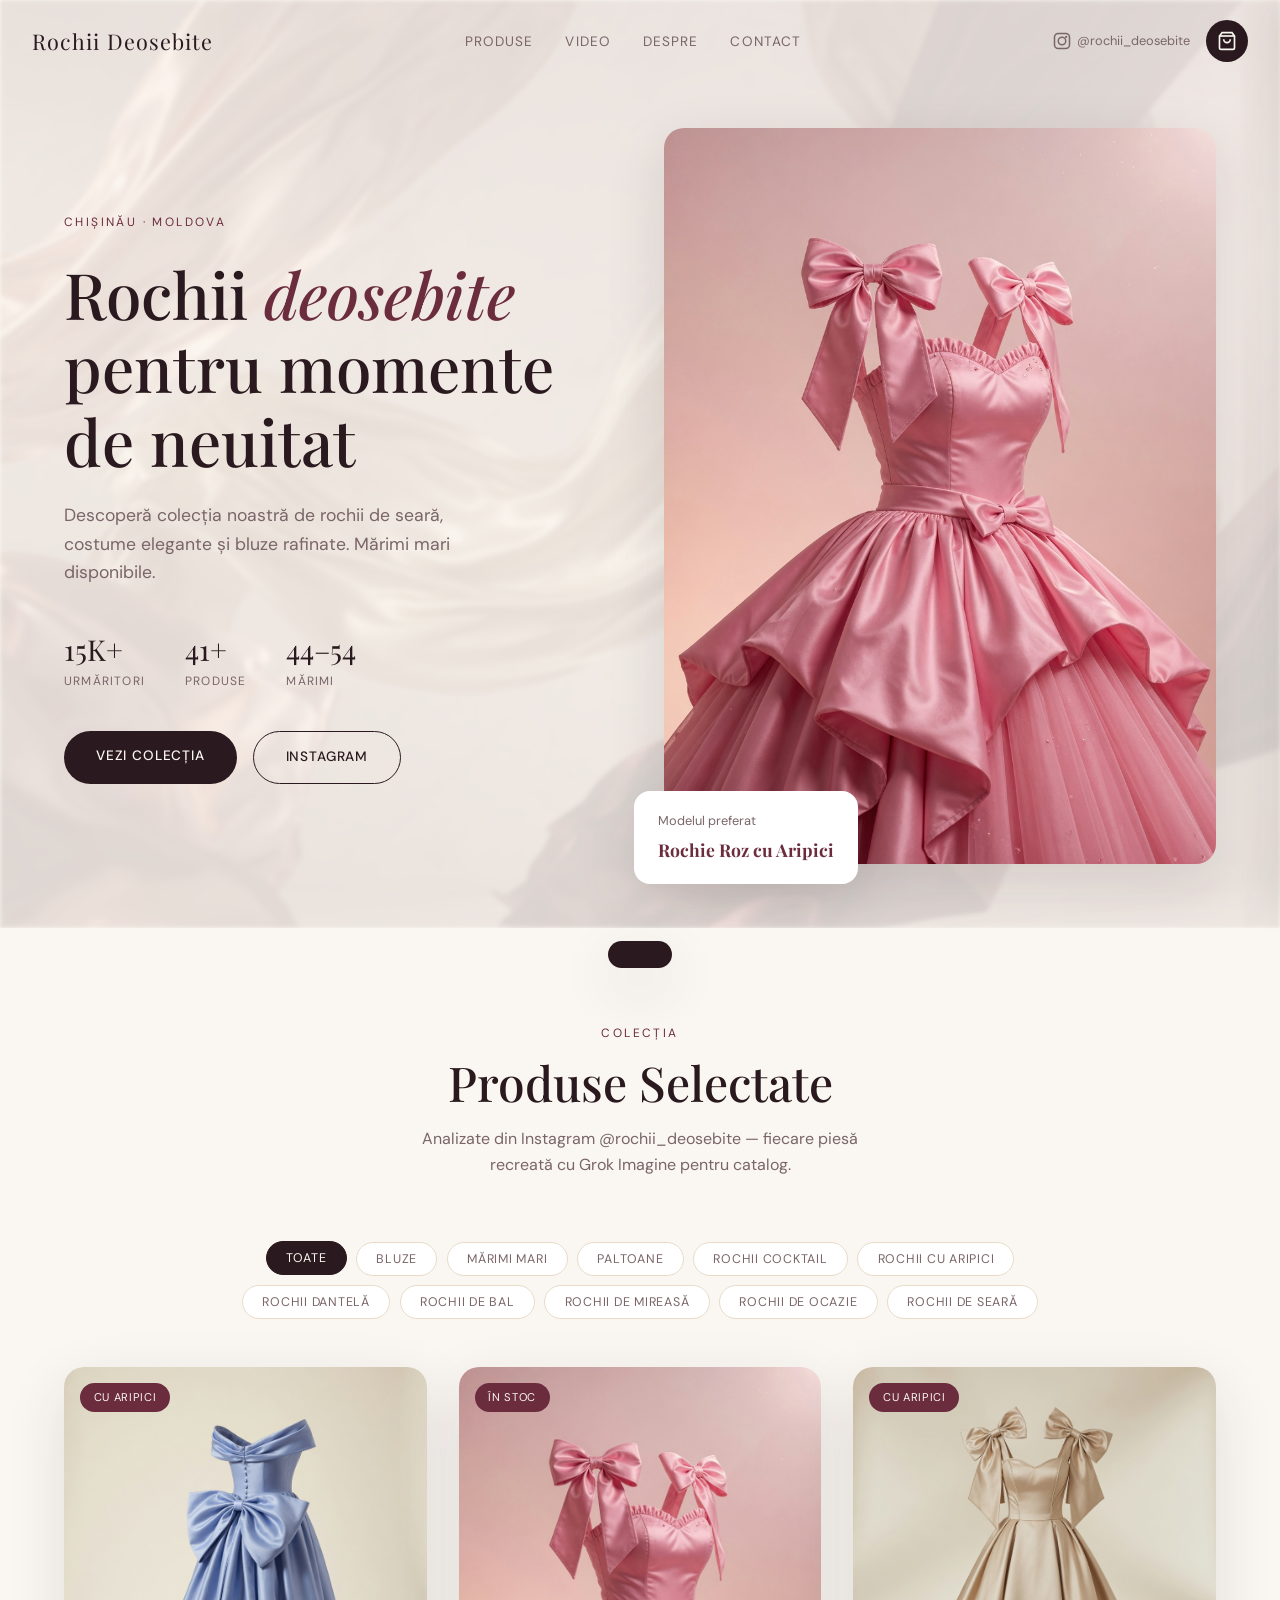
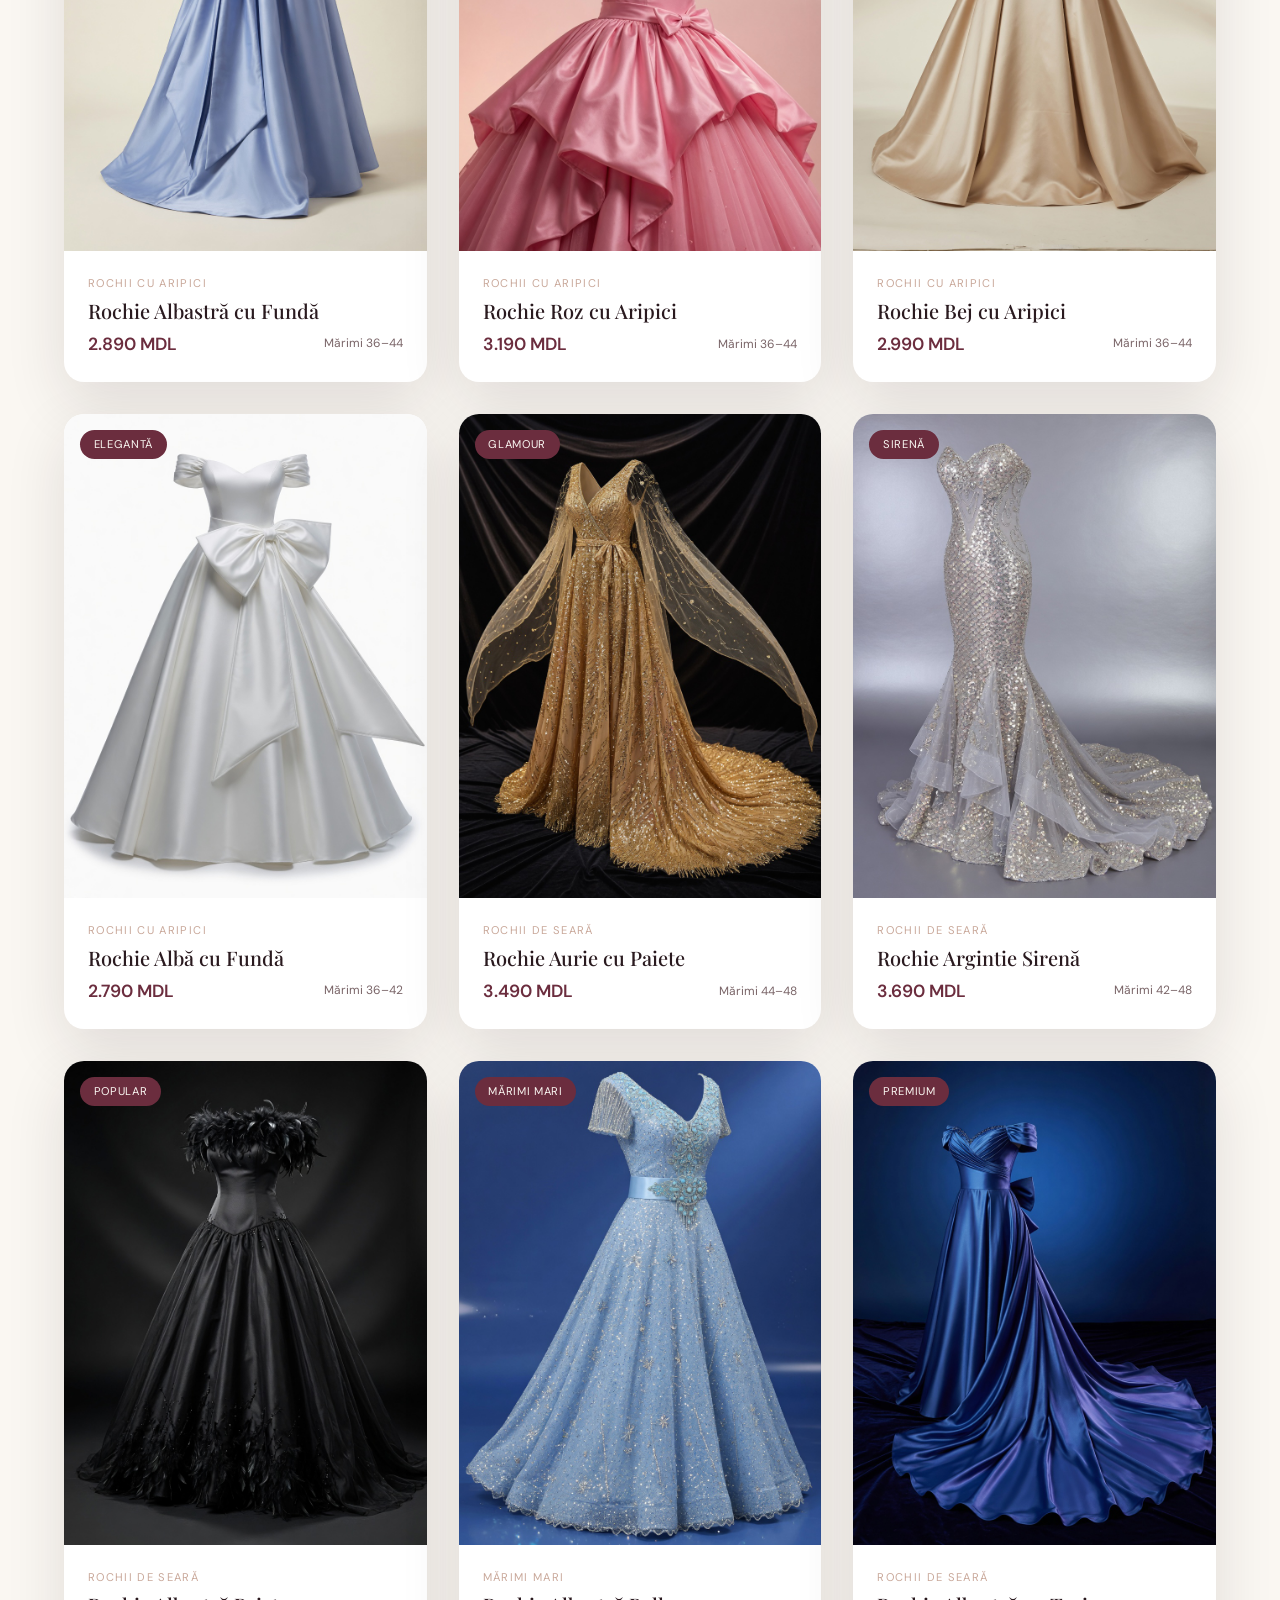
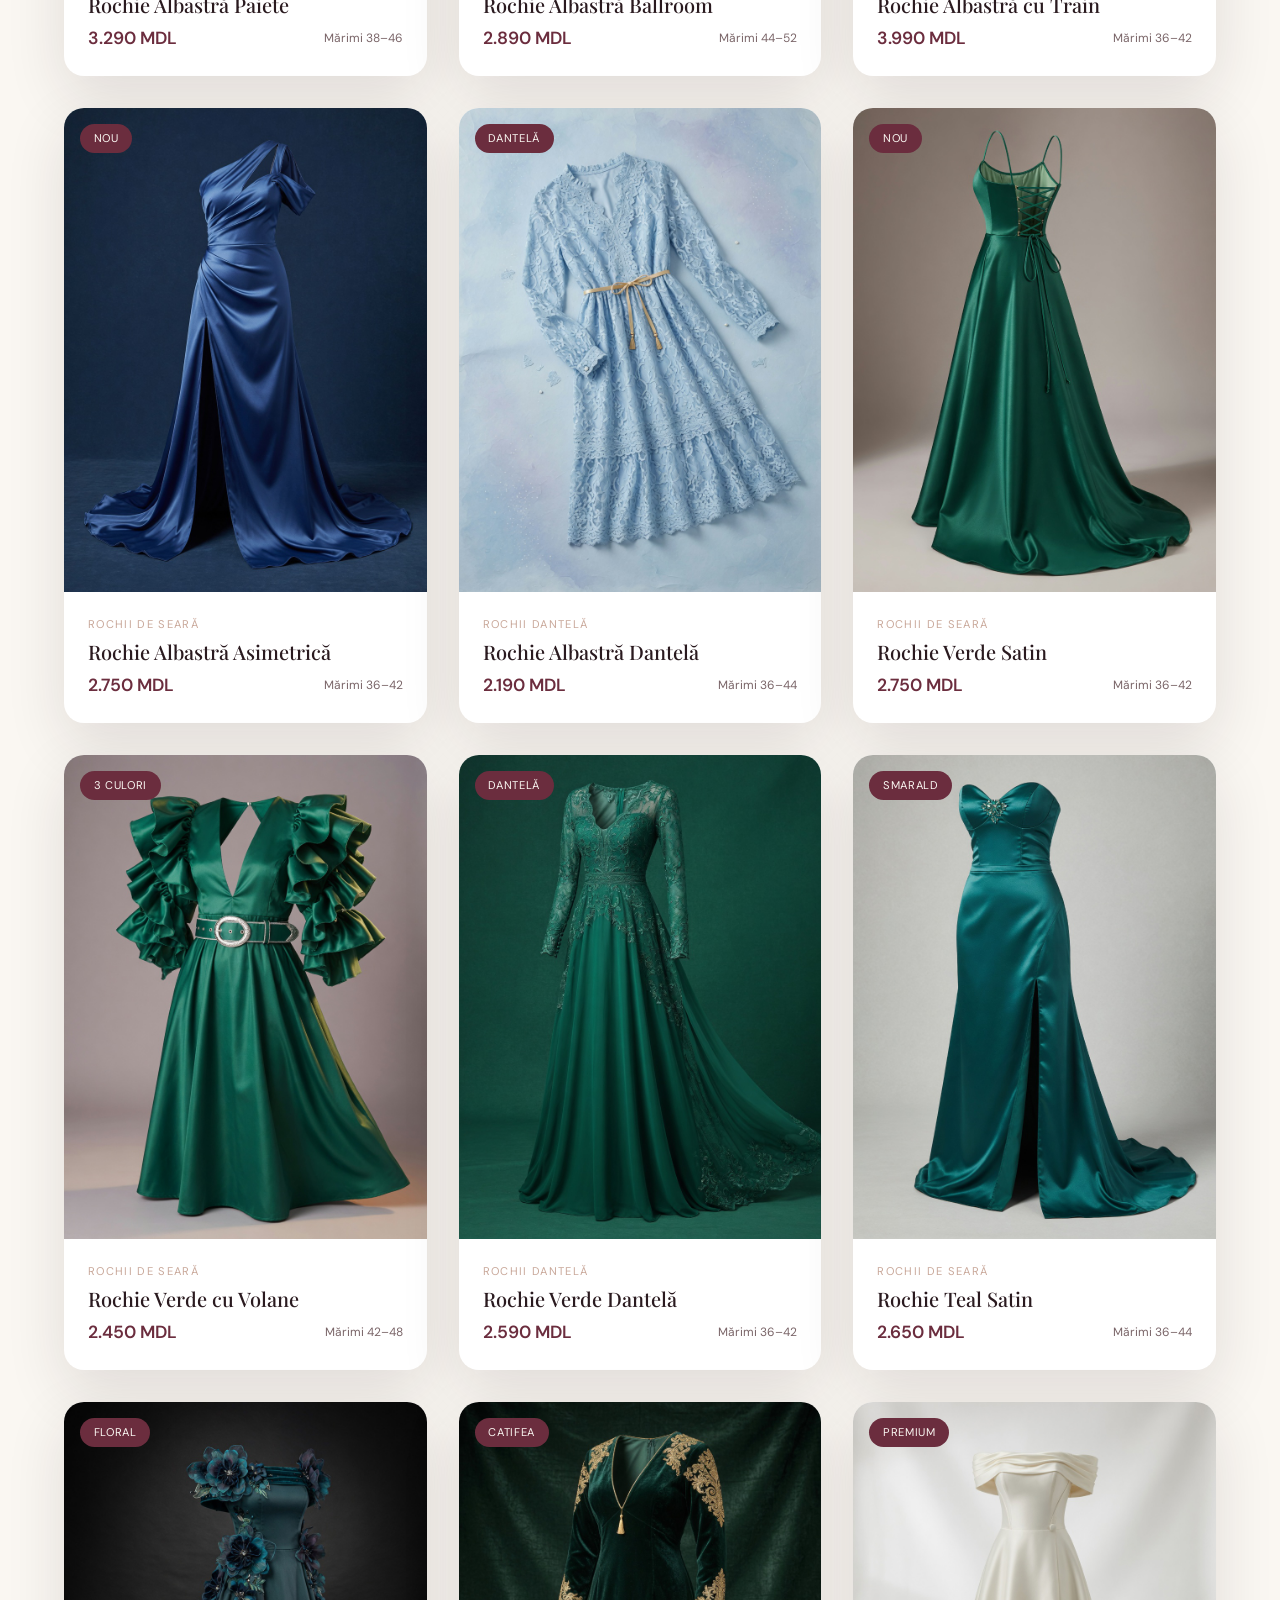
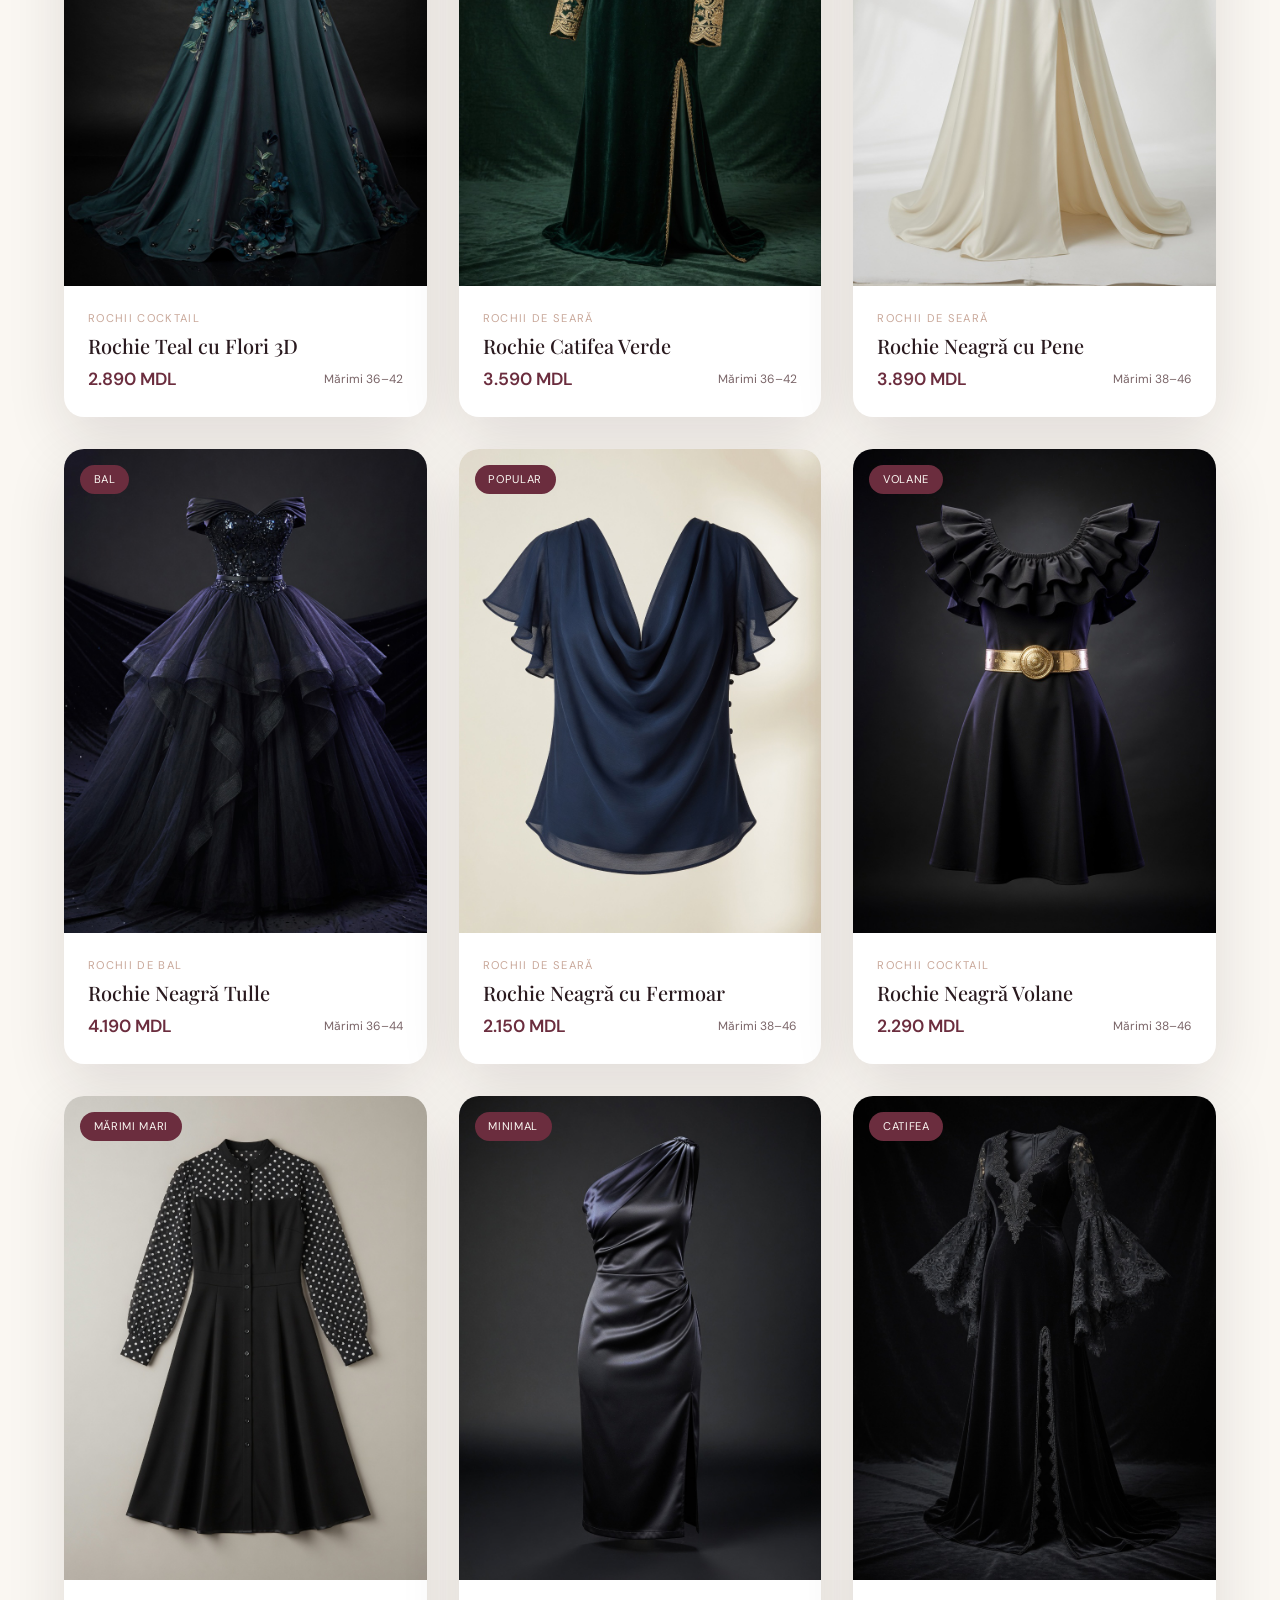
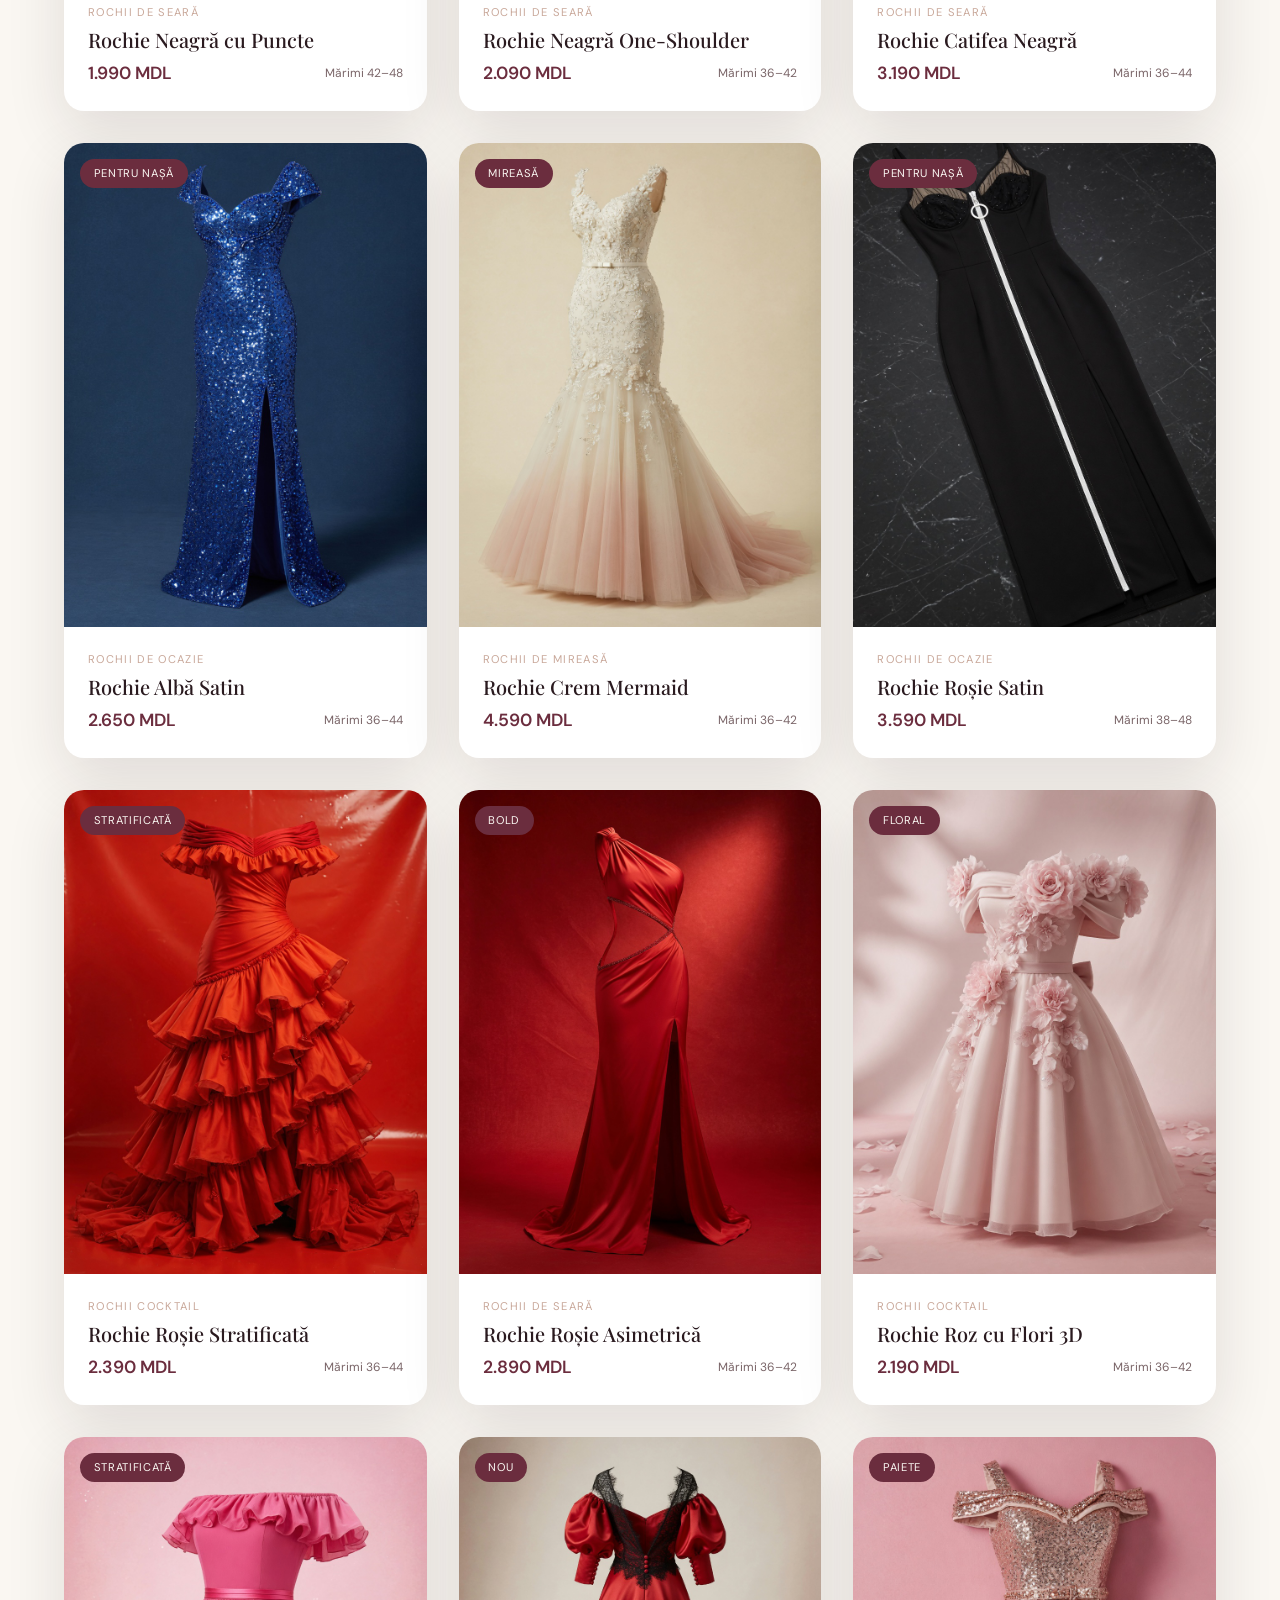
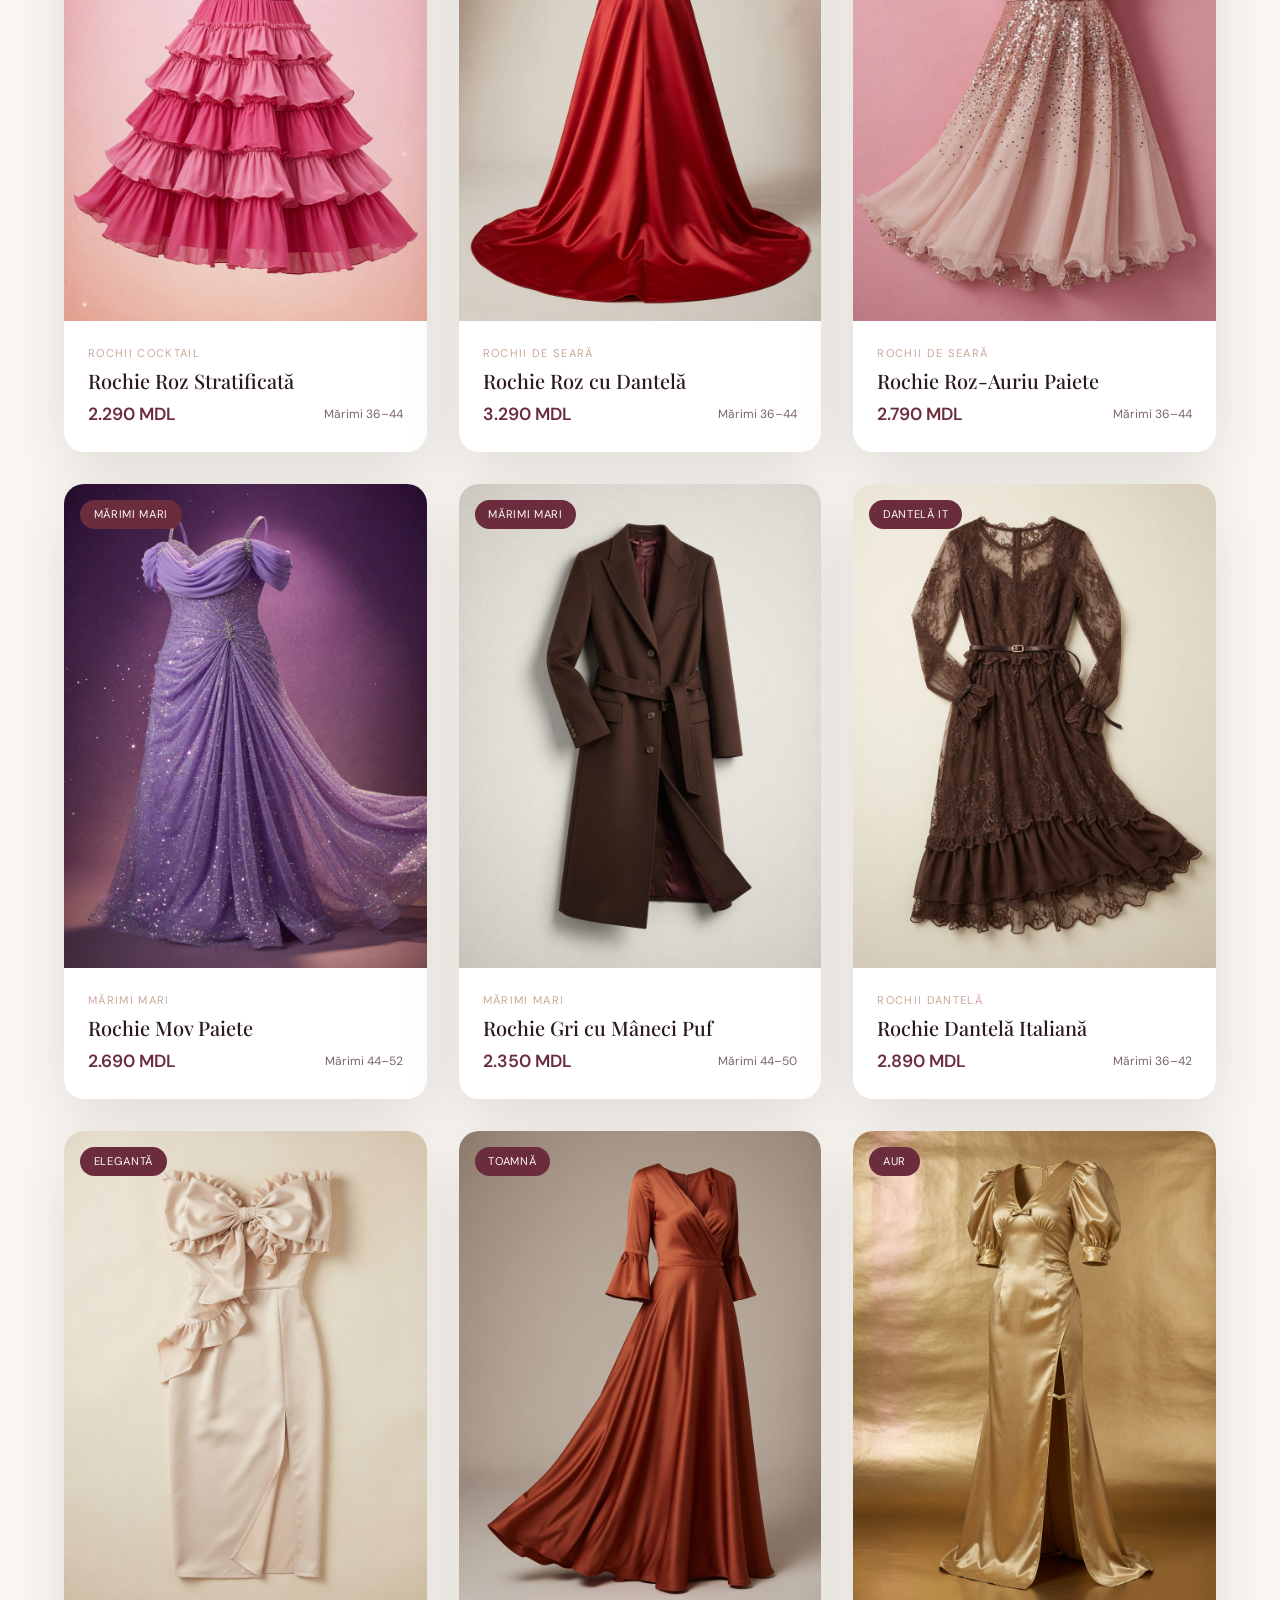
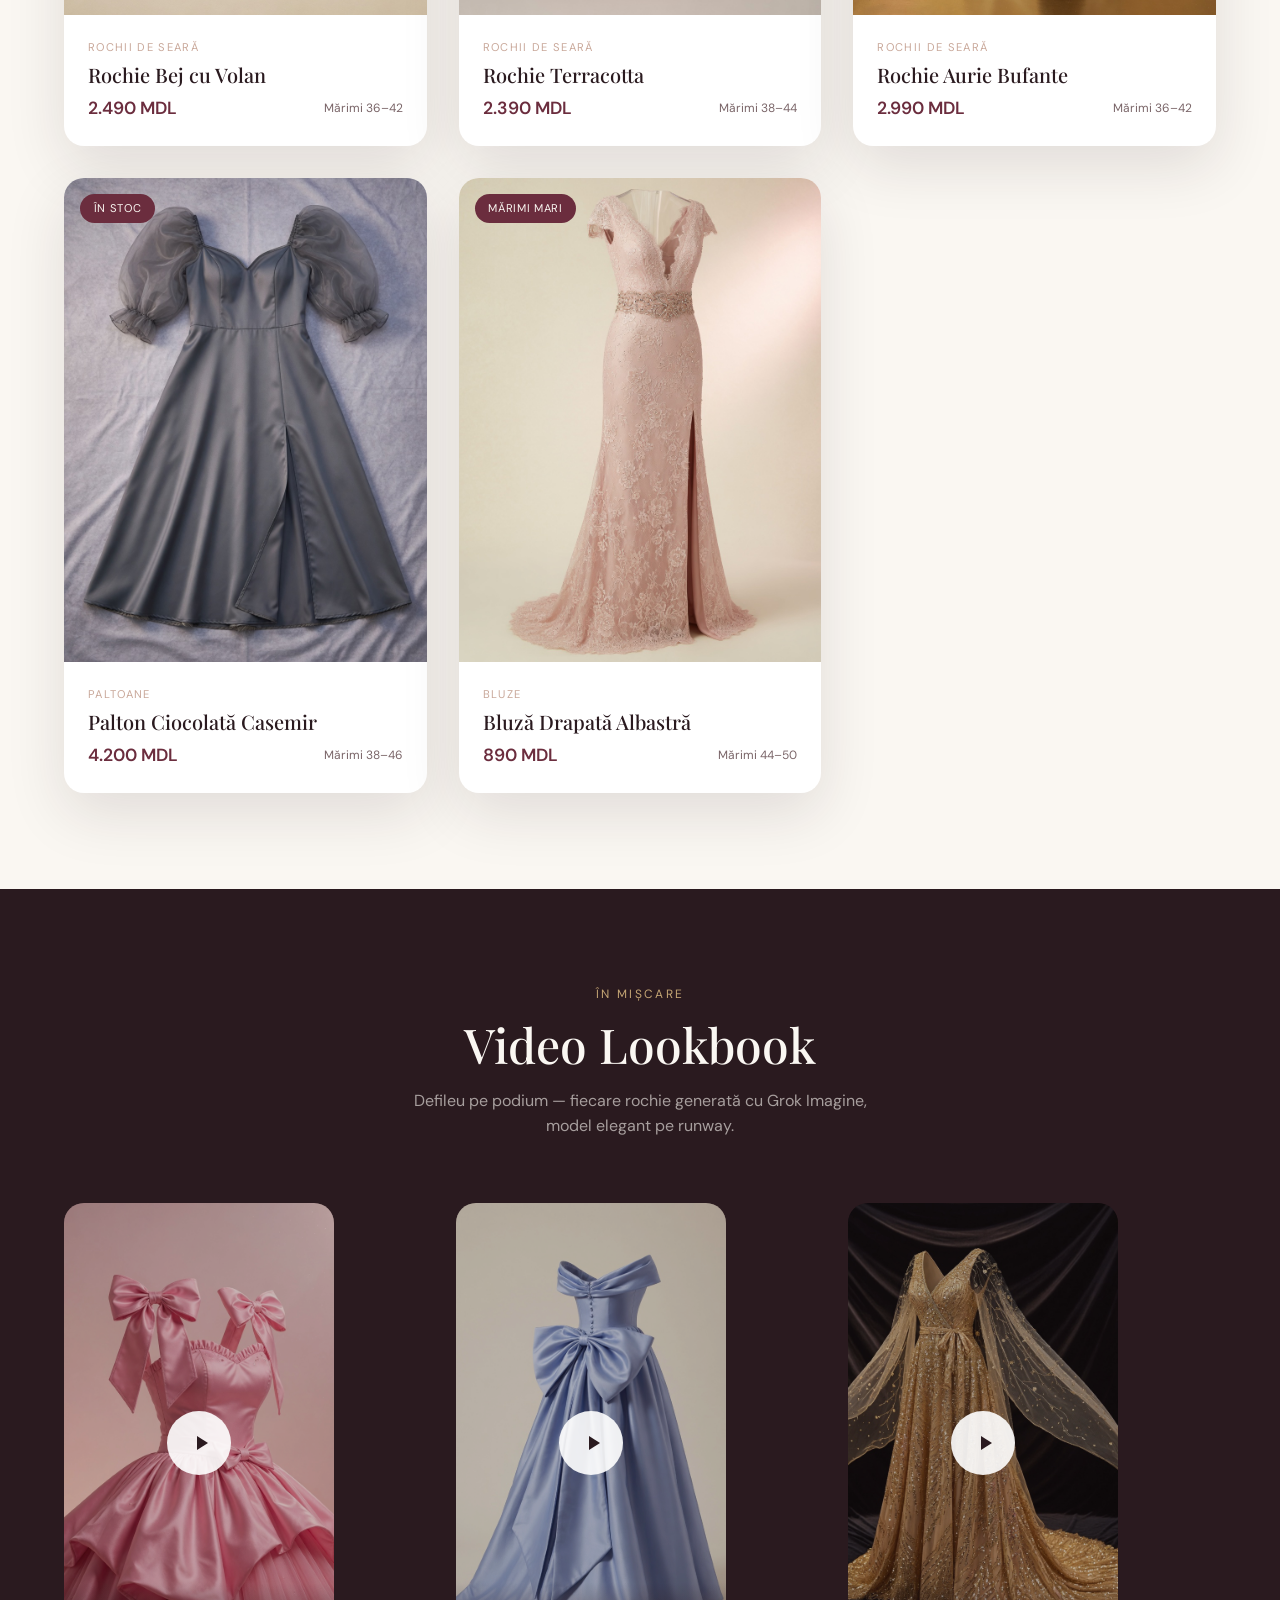
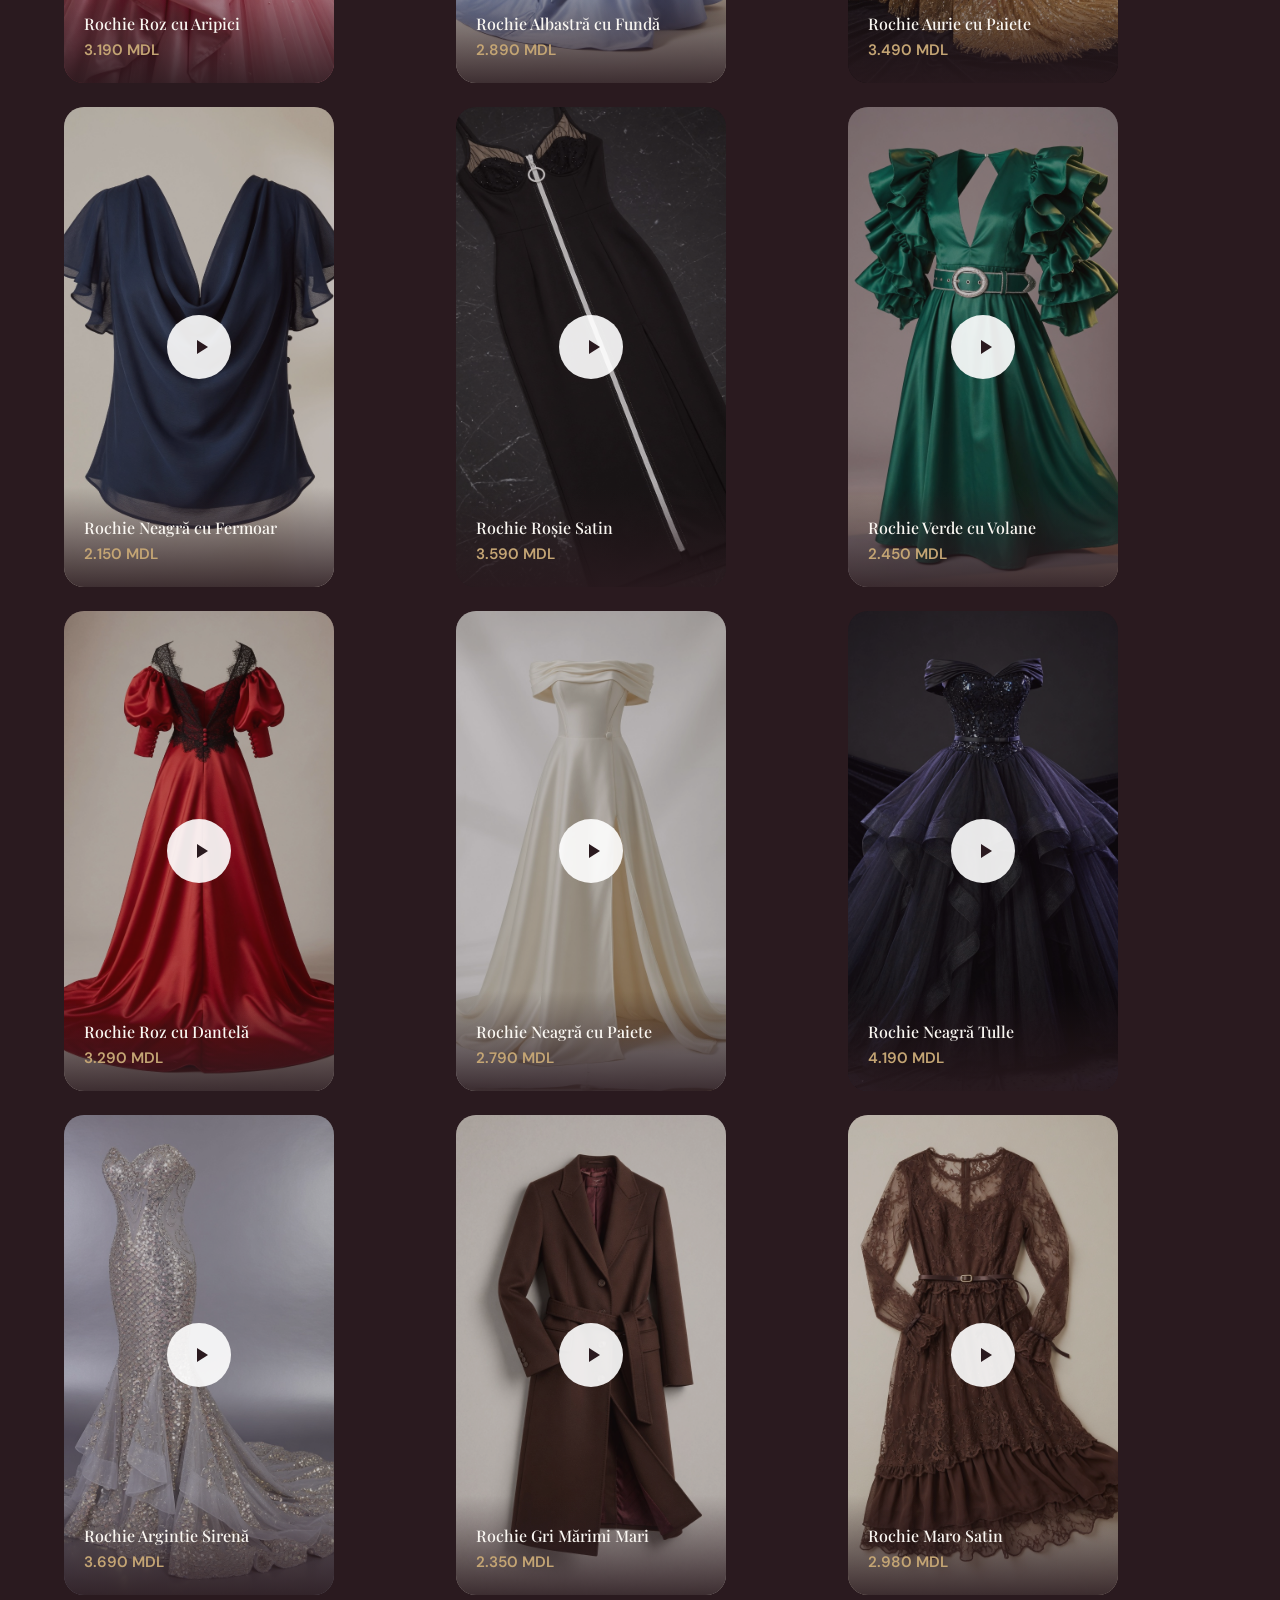
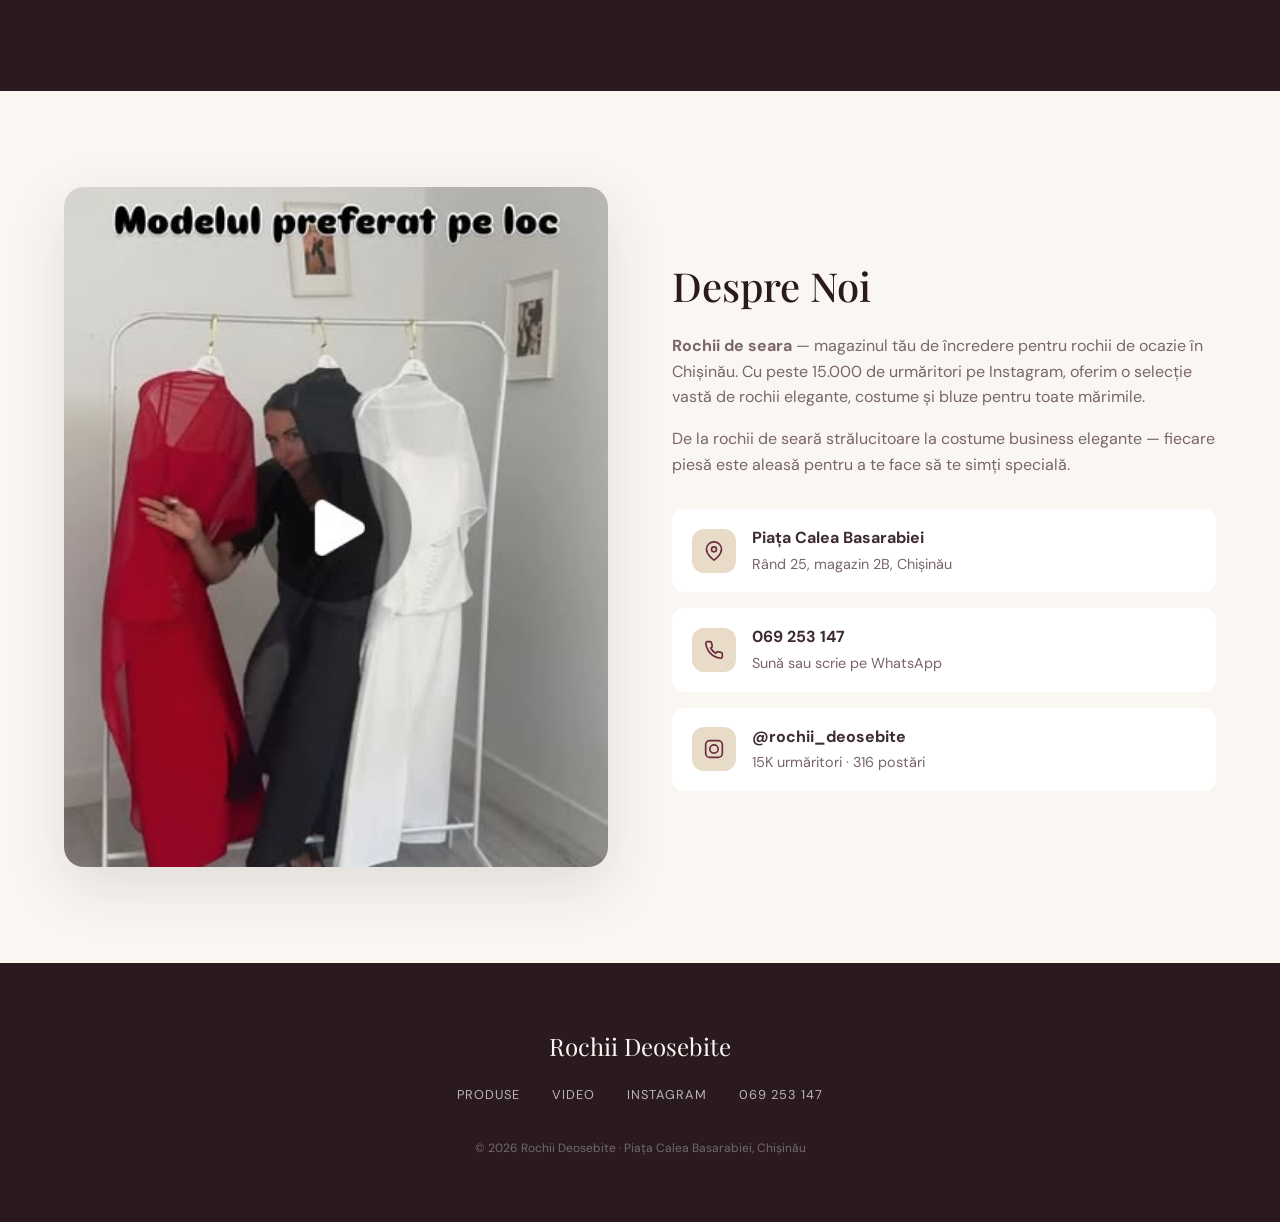
==== index.html @ f8aa7707 "Rochii Deosebite — магазин одежды с карточками и видео" ====
<!DOCTYPE html>
<html lang="ro">
<head>
  <meta charset="UTF-8">
  <meta name="viewport" content="width=device-width, initial-scale=1.0">
  <title>Rochii Deosebite — Rochii de Seară & Ocazie | Chișinău</title>
  <meta name="description" content="Magazin de rochii de seară și ocazie în Chișinău. Mărimi mari disponibile. Piața Calea Basarabiei, rând 25, magazin 2B.">
  <link rel="preconnect" href="https://fonts.googleapis.com">
  <link rel="preconnect" href="https://fonts.gstatic.com" crossorigin>
  <link href="https://fonts.googleapis.com/css2?family=DM+Sans:ital,opsz,wght@0,9..40,300;0,9..40,400;0,9..40,500;0,9..40,600;1,9..40,400&family=Playfair+Display:ital,wght@0,400;0,500;0,600;1,400;1,500&display=swap" rel="stylesheet">
  <link rel="stylesheet" href="styles.css">
</head>
<body>

  <div class="loader" id="loader">
    <div class="loader-text">Deosebite</div>
    <div class="loader-bar"></div>
  </div>

  <nav class="nav" id="nav">
    <a href="#" class="nav-logo">Rochii Deosebite</a>
    <ul class="nav-links" id="navLinks">
      <li><a href="#produse">Produse</a></li>
      <li><a href="#video">Video</a></li>
      <li><a href="#despre">Despre</a></li>
      <li><a href="#contact">Contact</a></li>
    </ul>
    <div class="nav-actions">
      <a href="https://www.instagram.com/rochii_deosebite/" target="_blank" rel="noopener" class="nav-ig">
        <svg width="18" height="18" viewBox="0 0 24 24" fill="none" stroke="currentColor" stroke-width="2"><rect x="2" y="2" width="20" height="20" rx="5"/><circle cx="12" cy="12" r="5"/><circle cx="17.5" cy="6.5" r="1.5" fill="currentColor" stroke="none"/></svg>
        @rochii_deosebite
      </a>
      <button class="cart-btn" id="cartBtn" aria-label="Coș">
        <svg width="20" height="20" viewBox="0 0 24 24" fill="none" stroke="currentColor" stroke-width="2"><path d="M6 2L3 6v14a2 2 0 002 2h14a2 2 0 002-2V6l-3-4z"/><line x1="3" y1="6" x2="21" y2="6"/><path d="M16 10a4 4 0 01-8 0"/></svg>
        <span class="cart-count" id="cartCount">0</span>
      </button>
      <button class="menu-toggle" id="menuToggle" aria-label="Meniu">
        <span></span><span></span><span></span>
      </button>
    </div>
  </nav>

  <header class="hero">
    <div class="hero-bg">
      <img src="assets/products/hero-banner.jpg" alt="">
    </div>
    <div class="hero-content">
      <span class="hero-label">Chișinău · Moldova</span>
      <h1>Rochii <em>deosebite</em><br>pentru momente<br>de neuitat</h1>
      <p class="hero-desc">Descoperă colecția noastră de rochii de seară, costume elegante și bluze rafinate. Mărimi mari disponibile.</p>
      <div class="hero-stats">
        <div>
          <div class="stat-num">15K+</div>
          <div class="stat-label">Urmăritori</div>
        </div>
        <div>
          <div class="stat-num">41+</div>
          <div class="stat-label">Produse</div>
        </div>
        <div>
          <div class="stat-num">44–54</div>
          <div class="stat-label">Mărimi</div>
        </div>
      </div>
      <div class="hero-cta">
        <a href="#produse" class="btn btn-primary">Vezi Colecția</a>
        <a href="https://www.instagram.com/rochii_deosebite/" target="_blank" rel="noopener" class="btn btn-outline">Instagram</a>
      </div>
    </div>
    <div class="hero-visual">
      <div class="hero-image-wrap">
        <img src="assets/products/rochie-roz-aripici.jpg" alt="Rochie roz cu aripici">
      </div>
      <div class="hero-float">
        <p>Modelul preferat</p>
        <strong>Rochie Roz cu Aripici</strong>
      </div>
    </div>
  </header>

  <section id="produse">
    <div class="section-header reveal">
      <div class="section-label">Colecția</div>
      <h2>Produse Selectate</h2>
      <p>Analizate din Instagram @rochii_deosebite — fiecare piesă recreată cu Grok Imagine pentru catalog.</p>
    </div>
    <div class="category-filters reveal" id="categoryFilters"></div>
    <div class="products-grid" id="productsGrid"></div>
  </section>

  <section id="video" class="videos-section">
    <div class="section-header reveal">
      <div class="section-label">În Mișcare</div>
      <h2>Video Lookbook</h2>
      <p>Defileu pe podium — fiecare rochie generată cu Grok Imagine, model elegant pe runway.</p>
    </div>
    <div class="videos-grid" id="videosGrid"></div>
  </section>

  <section id="despre">
    <div class="about">
      <div class="about-image reveal">
        <img src="assets/instagram/DadHejSMyLn.jpg" alt="Magazin Rochii Deosebite">
      </div>
      <div class="about-content reveal">
        <h2>Despre Noi</h2>
        <p><strong>Rochii de seara</strong> — magazinul tău de încredere pentru rochii de ocazie în Chișinău. Cu peste 15.000 de urmăritori pe Instagram, oferim o selecție vastă de rochii elegante, costume și bluze pentru toate mărimile.</p>
        <p>De la rochii de seară strălucitoare la costume business elegante — fiecare piesă este aleasă pentru a te face să te simți specială.</p>
        <div class="about-details">
          <div class="about-detail">
            <div class="detail-icon">
              <svg width="20" height="20" viewBox="0 0 24 24" fill="none" stroke="currentColor" stroke-width="2"><path d="M21 10c0 7-9 13-9 13s-9-6-9-13a9 9 0 0118 0z"/><circle cx="12" cy="10" r="3"/></svg>
            </div>
            <div>
              <strong>Piața Calea Basarabiei</strong><br>
              <span style="color: var(--text-light); font-size: 0.9rem;">Rând 25, magazin 2B, Chișinău</span>
            </div>
          </div>
          <div class="about-detail">
            <div class="detail-icon">
              <svg width="20" height="20" viewBox="0 0 24 24" fill="none" stroke="currentColor" stroke-width="2"><path d="M22 16.92v3a2 2 0 01-2.18 2 19.79 19.79 0 01-8.63-3.07 19.5 19.5 0 01-6-6 19.79 19.79 0 01-3.07-8.67A2 2 0 014.11 2h3a2 2 0 012 1.72c.127.96.361 1.903.7 2.81a2 2 0 01-.45 2.11L8.09 9.91a16 16 0 006 6l1.27-1.27a2 2 0 012.11-.45c.907.339 1.85.573 2.81.7A2 2 0 0122 16.92z"/></svg>
            </div>
            <div>
              <strong>069 253 147</strong><br>
              <span style="color: var(--text-light); font-size: 0.9rem;">Sună sau scrie pe WhatsApp</span>
            </div>
          </div>
          <div class="about-detail">
            <div class="detail-icon">
              <svg width="20" height="20" viewBox="0 0 24 24" fill="none" stroke="currentColor" stroke-width="2"><rect x="2" y="2" width="20" height="20" rx="5"/><circle cx="12" cy="12" r="5"/></svg>
            </div>
            <div>
              <strong>@rochii_deosebite</strong><br>
              <span style="color: var(--text-light); font-size: 0.9rem;">15K urmăritori · 316 postări</span>
            </div>
          </div>
        </div>
      </div>
    </div>
  </section>

  <footer class="footer" id="contact">
    <div class="footer-logo">Rochii Deosebite</div>
    <ul class="footer-links">
      <li><a href="#produse">Produse</a></li>
      <li><a href="#video">Video</a></li>
      <li><a href="https://www.instagram.com/rochii_deosebite/" target="_blank" rel="noopener">Instagram</a></li>
      <li><a href="tel:+37369253147">069 253 147</a></li>
    </ul>
    <p class="footer-copy">© 2026 Rochii Deosebite · Piața Calea Basarabiei, Chișinău</p>
  </footer>

  <!-- Product Modal -->
  <div class="modal-overlay" id="productModal">
    <div class="modal" style="position: relative;">
      <button class="modal-close" data-close-modal aria-label="Închide">
        <svg width="18" height="18" viewBox="0 0 24 24" fill="none" stroke="currentColor" stroke-width="2"><line x1="18" y1="6" x2="6" y2="18"/><line x1="6" y1="6" x2="18" y2="18"/></svg>
      </button>
      <div class="modal-image">
        <img src="" alt="">
      </div>
      <div class="modal-body">
        <h3></h3>
        <div class="modal-price product-price"></div>
        <p class="modal-sizes" style="font-size: 0.85rem; color: var(--rose); margin-bottom: 0.5rem;"></p>
        <p class="modal-desc"></p>
        <div class="modal-actions">
          <button class="btn btn-primary" data-modal-cart>Adaugă în Coș</button>
          <a class="btn btn-outline" data-modal-ig target="_blank" rel="noopener">Instagram</a>
        </div>
      </div>
    </div>
  </div>

  <!-- Video Modal -->
  <div class="modal-overlay" id="videoModal">
    <div class="modal modal-video" style="position: relative;">
      <button class="modal-close" data-close-modal aria-label="Închide">
        <svg width="18" height="18" viewBox="0 0 24 24" fill="none" stroke="currentColor" stroke-width="2"><line x1="18" y1="6" x2="6" y2="18"/><line x1="6" y1="6" x2="18" y2="18"/></svg>
      </button>
      <div class="video-embed-wrap">
        <video controls playsinline></video>
      </div>
      <div class="modal-body">
        <h3></h3>
        <div class="modal-price product-price"></div>
        <p class="modal-desc"></p>
        <div class="modal-actions">
          <button class="btn btn-primary" data-modal-cart>Adaugă în Coș</button>
          <a class="btn btn-outline" data-modal-ig target="_blank" rel="noopener">Vezi pe IG</a>
        </div>
      </div>
    </div>
  </div>

  <!-- Cart -->
  <div class="cart-backdrop" id="cartBackdrop"></div>
  <aside class="cart-sidebar" id="cartSidebar">
    <div class="cart-header">
      <h3>Coșul Tău</h3>
      <button id="cartClose" aria-label="Închide">
        <svg width="20" height="20" viewBox="0 0 24 24" fill="none" stroke="currentColor" stroke-width="2"><line x1="18" y1="6" x2="6" y2="18"/><line x1="6" y1="6" x2="18" y2="18"/></svg>
      </button>
    </div>
    <div class="cart-items" id="cartItems"></div>
    <div class="cart-footer">
      <div class="cart-total">
        <span>Total</span>
        <span id="cartTotal">0 MDL</span>
      </div>
      <button class="btn btn-primary" id="checkoutBtn">Comandă pe WhatsApp</button>
    </div>
  </aside>

  <div class="toast" id="toast"></div>

  <script src="data/products.js"></script>
  <script src="app.js"></script>
</body>
</html>
---- styles.css ----
:root {
  --cream: #faf7f2;
  --champagne: #e8dcc8;
  --rose: #c9a89a;
  --burgundy: #6b2d3e;
  --deep: #2a1a1f;
  --gold: #c4a574;
  --text: #3d2b2f;
  --text-light: #7a6568;
  --white: #ffffff;
  --shadow: 0 20px 60px rgba(42, 26, 31, 0.12);
  --shadow-hover: 0 30px 80px rgba(42, 26, 31, 0.2);
  --radius: 20px;
  --transition: 0.5s cubic-bezier(0.22, 1, 0.36, 1);
}

*, *::before, *::after { box-sizing: border-box; margin: 0; padding: 0; }

html {
  scroll-behavior: smooth;
  font-size: 16px;
}

body {
  font-family: 'DM Sans', system-ui, sans-serif;
  background: var(--cream);
  color: var(--text);
  overflow-x: hidden;
  line-height: 1.6;
}

h1, h2, h3, h4 {
  font-family: 'Playfair Display', Georgia, serif;
  font-weight: 500;
  line-height: 1.15;
}

img { display: block; max-width: 100%; }
a { color: inherit; text-decoration: none; }
button { font-family: inherit; cursor: pointer; border: none; background: none; }

/* Loader */
.loader {
  position: fixed;
  inset: 0;
  z-index: 9999;
  background: var(--deep);
  display: flex;
  align-items: center;
  justify-content: center;
  flex-direction: column;
  gap: 1.5rem;
  transition: opacity 0.8s ease, visibility 0.8s ease;
}

.loader.hidden {
  opacity: 0;
  visibility: hidden;
  pointer-events: none;
}

.loader-text {
  font-family: 'Playfair Display', serif;
  font-size: 2rem;
  color: var(--champagne);
  letter-spacing: 0.3em;
  text-transform: uppercase;
  animation: pulse 1.5s ease infinite;
}

.loader-bar {
  width: 120px;
  height: 2px;
  background: rgba(232, 220, 200, 0.2);
  overflow: hidden;
  border-radius: 2px;
}

.loader-bar::after {
  content: '';
  display: block;
  width: 40%;
  height: 100%;
  background: var(--gold);
  animation: slideBar 1.2s ease infinite;
}

@keyframes pulse {
  0%, 100% { opacity: 0.5; }
  50% { opacity: 1; }
}

@keyframes slideBar {
  0% { transform: translateX(-100%); }
  100% { transform: translateX(350%); }
}

/* Nav */
.nav {
  position: fixed;
  top: 0;
  left: 0;
  right: 0;
  z-index: 100;
  padding: 1.25rem 2rem;
  display: flex;
  align-items: center;
  justify-content: space-between;
  transition: var(--transition);
}

.nav.scrolled {
  background: rgba(250, 247, 242, 0.92);
  backdrop-filter: blur(20px);
  box-shadow: 0 4px 30px rgba(42, 26, 31, 0.06);
  padding: 0.85rem 2rem;
}

.nav-logo {
  font-family: 'Playfair Display', serif;
  font-size: 1.35rem;
  letter-spacing: 0.05em;
  color: var(--deep);
}

.nav-links {
  display: flex;
  gap: 2rem;
  list-style: none;
}

.nav-links a {
  font-size: 0.85rem;
  letter-spacing: 0.08em;
  text-transform: uppercase;
  color: var(--text-light);
  transition: color 0.3s;
  position: relative;
}

.nav-links a::after {
  content: '';
  position: absolute;
  bottom: -4px;
  left: 0;
  width: 0;
  height: 1px;
  background: var(--burgundy);
  transition: width 0.3s;
}

.nav-links a:hover { color: var(--burgundy); }
.nav-links a:hover::after { width: 100%; }

.nav-actions {
  display: flex;
  align-items: center;
  gap: 1rem;
}

.nav-ig {
  display: flex;
  align-items: center;
  gap: 0.4rem;
  font-size: 0.8rem;
  color: var(--text-light);
  transition: color 0.3s;
}

.nav-ig:hover { color: var(--burgundy); }

.cart-btn {
  position: relative;
  width: 42px;
  height: 42px;
  border-radius: 50%;
  background: var(--deep);
  color: var(--cream);
  display: flex;
  align-items: center;
  justify-content: center;
  transition: transform 0.3s, background 0.3s;
}

.cart-btn:hover {
  transform: scale(1.08);
  background: var(--burgundy);
}

.cart-count {
  position: absolute;
  top: -4px;
  right: -4px;
  width: 20px;
  height: 20px;
  border-radius: 50%;
  background: var(--gold);
  color: var(--deep);
  font-size: 0.65rem;
  font-weight: 700;
  display: flex;
  align-items: center;
  justify-content: center;
  transform: scale(0);
  transition: transform 0.3s cubic-bezier(0.34, 1.56, 0.64, 1);
}

.cart-count.visible { transform: scale(1); }

/* Hero */
.hero {
  min-height: 100vh;
  display: grid;
  grid-template-columns: 1fr 1fr;
  align-items: center;
  gap: 3rem;
  padding: 8rem 4rem 4rem;
  position: relative;
  overflow: hidden;
}

.hero-bg {
  position: absolute;
  inset: 0;
  z-index: 0;
}

.hero-bg img {
  width: 100%;
  height: 100%;
  object-fit: cover;
  opacity: 0.15;
  filter: blur(2px);
}

.hero-content {
  position: relative;
  z-index: 1;
}

.hero-label {
  display: inline-block;
  font-size: 0.75rem;
  letter-spacing: 0.2em;
  text-transform: uppercase;
  color: var(--burgundy);
  margin-bottom: 1.5rem;
  opacity: 0;
  animation: fadeUp 1s 0.3s forwards;
}

.hero h1 {
  font-size: clamp(2.8rem, 5vw, 4.5rem);
  color: var(--deep);
  margin-bottom: 1.5rem;
  opacity: 0;
  animation: fadeUp 1s 0.5s forwards;
}

.hero h1 em {
  font-style: italic;
  color: var(--burgundy);
}

.hero-desc {
  font-size: 1.1rem;
  color: var(--text-light);
  max-width: 420px;
  margin-bottom: 2.5rem;
  opacity: 0;
  animation: fadeUp 1s 0.7s forwards;
}

.hero-stats {
  display: flex;
  gap: 2.5rem;
  margin-bottom: 2.5rem;
  opacity: 0;
  animation: fadeUp 1s 0.9s forwards;
}

.stat-num {
  font-family: 'Playfair Display', serif;
  font-size: 1.8rem;
  color: var(--deep);
}

.stat-label {
  font-size: 0.75rem;
  letter-spacing: 0.1em;
  text-transform: uppercase;
  color: var(--text-light);
}

.hero-cta {
  display: flex;
  gap: 1rem;
  opacity: 0;
  animation: fadeUp 1s 1.1s forwards;
}

.btn {
  padding: 0.9rem 2rem;
  border-radius: 50px;
  font-size: 0.85rem;
  letter-spacing: 0.06em;
  text-transform: uppercase;
  font-weight: 500;
  transition: var(--transition);
}

.btn-primary {
  background: var(--deep);
  color: var(--cream);
}

.btn-primary:hover {
  background: var(--burgundy);
  transform: translateY(-2px);
  box-shadow: var(--shadow);
}

.btn-outline {
  border: 1.5px solid var(--deep);
  color: var(--deep);
}

.btn-outline:hover {
  background: var(--deep);
  color: var(--cream);
  transform: translateY(-2px);
}

.hero-visual {
  position: relative;
  z-index: 1;
  opacity: 0;
  animation: fadeUp 1.2s 0.6s forwards;
}

.hero-image-wrap {
  position: relative;
  border-radius: var(--radius);
  overflow: hidden;
  box-shadow: var(--shadow);
}

.hero-image-wrap img {
  width: 100%;
  aspect-ratio: 3/4;
  object-fit: cover;
  transition: transform 8s ease;
}

.hero-image-wrap:hover img {
  transform: scale(1.05);
}

.hero-float {
  position: absolute;
  bottom: -20px;
  left: -30px;
  background: var(--white);
  padding: 1.25rem 1.5rem;
  border-radius: 16px;
  box-shadow: var(--shadow);
  animation: float 4s ease-in-out infinite;
}

.hero-float p {
  font-size: 0.8rem;
  color: var(--text-light);
}

.hero-float strong {
  display: block;
  font-family: 'Playfair Display', serif;
  font-size: 1.1rem;
  color: var(--burgundy);
  margin-top: 0.25rem;
}

@keyframes fadeUp {
  from { opacity: 0; transform: translateY(30px); }
  to { opacity: 1; transform: translateY(0); }
}

@keyframes float {
  0%, 100% { transform: translateY(0); }
  50% { transform: translateY(-10px); }
}

/* Sections */
section {
  padding: 6rem 4rem;
}

.section-header {
  text-align: center;
  margin-bottom: 4rem;
}

.section-label {
  font-size: 0.75rem;
  letter-spacing: 0.2em;
  text-transform: uppercase;
  color: var(--burgundy);
  margin-bottom: 0.75rem;
}

.section-header h2 {
  font-size: clamp(2rem, 4vw, 3rem);
  color: var(--deep);
  margin-bottom: 1rem;
}

.section-header p {
  color: var(--text-light);
  max-width: 500px;
  margin: 0 auto;
}

/* Reveal animation */
.reveal {
  opacity: 0;
  transform: translateY(40px);
  transition: opacity 0.8s ease, transform 0.8s cubic-bezier(0.22, 1, 0.36, 1);
}

.reveal.visible {
  opacity: 1;
  transform: translateY(0);
}

/* Category Filters */
.category-filters {
  display: flex;
  flex-wrap: wrap;
  justify-content: center;
  gap: 0.6rem;
  margin-bottom: 3rem;
  max-width: 900px;
  margin-left: auto;
  margin-right: auto;
}

.filter-btn {
  padding: 0.5rem 1.2rem;
  border-radius: 50px;
  font-size: 0.78rem;
  letter-spacing: 0.06em;
  text-transform: uppercase;
  color: var(--text-light);
  border: 1.5px solid var(--champagne);
  background: var(--white);
  transition: var(--transition);
}

.filter-btn:hover,
.filter-btn.active {
  background: var(--deep);
  color: var(--cream);
  border-color: var(--deep);
  transform: translateY(-1px);
}

/* Product Grid */
.products-grid {
  display: grid;
  grid-template-columns: repeat(auto-fill, minmax(300px, 1fr));
  gap: 2rem;
  max-width: 1400px;
  margin: 0 auto;
}

.product-card {
  background: var(--white);
  border-radius: var(--radius);
  overflow: hidden;
  box-shadow: var(--shadow);
  transition: var(--transition);
  position: relative;
}

.product-card:hover {
  transform: translateY(-8px);
  box-shadow: var(--shadow-hover);
}

.product-image {
  position: relative;
  overflow: hidden;
  aspect-ratio: 3/4;
}

.product-image img {
  width: 100%;
  height: 100%;
  object-fit: cover;
  transition: transform 0.8s cubic-bezier(0.22, 1, 0.36, 1);
}

.product-card:hover .product-image img {
  transform: scale(1.08);
}

.product-badge {
  position: absolute;
  top: 1rem;
  left: 1rem;
  background: var(--burgundy);
  color: var(--cream);
  padding: 0.35rem 0.85rem;
  border-radius: 50px;
  font-size: 0.7rem;
  letter-spacing: 0.06em;
  text-transform: uppercase;
  z-index: 2;
}

.product-overlay {
  position: absolute;
  inset: 0;
  background: linear-gradient(transparent 50%, rgba(42, 26, 31, 0.5));
  opacity: 0;
  transition: opacity 0.4s;
  display: flex;
  align-items: flex-end;
  justify-content: center;
  padding-bottom: 1.5rem;
  gap: 0.75rem;
}

.product-card:hover .product-overlay { opacity: 1; }

.overlay-btn {
  padding: 0.6rem 1.2rem;
  border-radius: 50px;
  background: var(--white);
  color: var(--deep);
  font-size: 0.75rem;
  letter-spacing: 0.05em;
  text-transform: uppercase;
  font-weight: 500;
  transition: var(--transition);
  transform: translateY(10px);
  opacity: 0;
}

.product-card:hover .overlay-btn {
  transform: translateY(0);
  opacity: 1;
}

.product-card:hover .overlay-btn:nth-child(2) { transition-delay: 0.05s; }

.overlay-btn:hover {
  background: var(--burgundy);
  color: var(--cream);
}

.product-info {
  padding: 1.5rem;
}

.product-category {
  font-size: 0.7rem;
  letter-spacing: 0.12em;
  text-transform: uppercase;
  color: var(--rose);
  margin-bottom: 0.4rem;
}

.product-name {
  font-family: 'Playfair Display', serif;
  font-size: 1.25rem;
  color: var(--deep);
  margin-bottom: 0.5rem;
}

.product-meta {
  display: flex;
  justify-content: space-between;
  align-items: center;
}

.product-price {
  font-size: 1.1rem;
  font-weight: 600;
  color: var(--burgundy);
}

.product-sizes {
  font-size: 0.75rem;
  color: var(--text-light);
}

/* Video Section */
.videos-section {
  background: var(--deep);
  color: var(--cream);
}

.videos-section .section-label { color: var(--gold); }
.videos-section .section-header h2 { color: var(--cream); }
.videos-section .section-header p { color: rgba(250, 247, 242, 0.6); }

.videos-grid {
  display: grid;
  grid-template-columns: repeat(auto-fill, minmax(280px, 1fr));
  gap: 1.5rem;
  max-width: 1400px;
  margin: 0 auto;
}

.video-card {
  position: relative;
  border-radius: var(--radius);
  overflow: hidden;
  cursor: pointer;
  aspect-ratio: 9/16;
  max-height: 480px;
  transition: var(--transition);
}

.video-card:hover {
  transform: scale(1.03);
  box-shadow: 0 20px 50px rgba(0, 0, 0, 0.4);
}

.video-card img,
.video-card video {
  width: 100%;
  height: 100%;
  object-fit: cover;
}

.video-preview {
  position: absolute;
  inset: 0;
  opacity: 0;
  transition: opacity 0.5s ease;
  z-index: 1;
}

.video-card.playing .video-preview { opacity: 1; }
.video-card.playing .video-poster { opacity: 0; }
.video-card.playing .video-play { opacity: 0; }

.video-play {
  position: absolute;
  inset: 0;
  display: flex;
  align-items: center;
  justify-content: center;
  background: rgba(42, 26, 31, 0.25);
  transition: background 0.3s;
}

.video-card:hover .video-play {
  background: rgba(42, 26, 31, 0.4);
}

.play-icon {
  width: 64px;
  height: 64px;
  border-radius: 50%;
  background: rgba(255, 255, 255, 0.9);
  display: flex;
  align-items: center;
  justify-content: center;
  transition: transform 0.3s, background 0.3s;
}

.video-card:hover .play-icon {
  transform: scale(1.15);
  background: var(--white);
}

.play-icon svg {
  width: 24px;
  height: 24px;
  fill: var(--deep);
  margin-left: 3px;
}

.video-info {
  position: absolute;
  bottom: 0;
  left: 0;
  right: 0;
  padding: 2rem 1.25rem 1.25rem;
  background: linear-gradient(transparent, rgba(42, 26, 31, 0.85));
}

.video-info h3 {
  font-size: 1rem;
  margin-bottom: 0.25rem;
}

.video-info .product-price {
  color: var(--gold);
  font-size: 0.95rem;
}

/* About */
.about {
  display: grid;
  grid-template-columns: 1fr 1fr;
  gap: 4rem;
  align-items: center;
  max-width: 1200px;
  margin: 0 auto;
}

.about-image {
  border-radius: var(--radius);
  overflow: hidden;
  box-shadow: var(--shadow);
}

.about-image img {
  width: 100%;
  aspect-ratio: 4/5;
  object-fit: cover;
}

.about-content h2 {
  font-size: 2.5rem;
  color: var(--deep);
  margin-bottom: 1.5rem;
}

.about-content p {
  color: var(--text-light);
  margin-bottom: 1rem;
}

.about-details {
  margin-top: 2rem;
  display: flex;
  flex-direction: column;
  gap: 1rem;
}

.about-detail {
  display: flex;
  align-items: center;
  gap: 1rem;
  padding: 1rem 1.25rem;
  background: var(--white);
  border-radius: 12px;
  transition: var(--transition);
}

.about-detail:hover {
  transform: translateX(8px);
  box-shadow: var(--shadow);
}

.detail-icon {
  width: 44px;
  height: 44px;
  border-radius: 12px;
  background: var(--champagne);
  display: flex;
  align-items: center;
  justify-content: center;
  flex-shrink: 0;
  color: var(--burgundy);
}

/* Modal */
.modal-overlay {
  position: fixed;
  inset: 0;
  z-index: 200;
  background: rgba(42, 26, 31, 0.7);
  backdrop-filter: blur(8px);
  display: flex;
  align-items: center;
  justify-content: center;
  opacity: 0;
  visibility: hidden;
  transition: opacity 0.4s, visibility 0.4s;
  padding: 2rem;
}

.modal-overlay.active {
  opacity: 1;
  visibility: visible;
}

.modal {
  background: var(--white);
  border-radius: var(--radius);
  max-width: 500px;
  width: 100%;
  max-height: 90vh;
  overflow-y: auto;
  transform: scale(0.9) translateY(20px);
  transition: transform 0.4s cubic-bezier(0.22, 1, 0.36, 1);
}

.modal-overlay.active .modal {
  transform: scale(1) translateY(0);
}

.modal-video {
  max-width: 420px;
}

.modal-close {
  position: absolute;
  top: 1rem;
  right: 1rem;
  width: 40px;
  height: 40px;
  border-radius: 50%;
  background: var(--cream);
  display: flex;
  align-items: center;
  justify-content: center;
  z-index: 10;
  transition: background 0.3s;
}

.modal-close:hover { background: var(--champagne); }

.modal-image {
  aspect-ratio: 3/4;
  overflow: hidden;
}

.modal-image img {
  width: 100%;
  height: 100%;
  object-fit: cover;
}

.modal-body { padding: 2rem; }

.modal-body h3 {
  font-size: 1.5rem;
  margin-bottom: 0.5rem;
}

.modal-body .product-price {
  font-size: 1.3rem;
  margin-bottom: 1rem;
}

.modal-body p {
  color: var(--text-light);
  margin-bottom: 1.5rem;
}

.modal-actions {
  display: flex;
  gap: 0.75rem;
}

.modal-actions .btn { flex: 1; text-align: center; }

.video-embed-wrap {
  position: relative;
  width: 100%;
  aspect-ratio: 9/16;
  background: var(--deep);
  border-radius: var(--radius) var(--radius) 0 0;
  overflow: hidden;
}

.video-embed-wrap video {
  width: 100%;
  height: 100%;
  object-fit: cover;
  background: var(--deep);
}

/* Cart sidebar */
.cart-sidebar {
  position: fixed;
  top: 0;
  right: 0;
  width: 400px;
  max-width: 90vw;
  height: 100vh;
  background: var(--white);
  z-index: 300;
  transform: translateX(100%);
  transition: transform 0.5s cubic-bezier(0.22, 1, 0.36, 1);
  box-shadow: -10px 0 40px rgba(42, 26, 31, 0.1);
  display: flex;
  flex-direction: column;
}

.cart-sidebar.open { transform: translateX(0); }

.cart-header {
  padding: 1.5rem 2rem;
  border-bottom: 1px solid var(--champagne);
  display: flex;
  justify-content: space-between;
  align-items: center;
}

.cart-header h3 {
  font-size: 1.3rem;
}

.cart-items {
  flex: 1;
  overflow-y: auto;
  padding: 1.5rem 2rem;
}

.cart-empty {
  text-align: center;
  color: var(--text-light);
  padding: 3rem 0;
}

.cart-item {
  display: flex;
  gap: 1rem;
  padding: 1rem 0;
  border-bottom: 1px solid var(--champagne);
}

.cart-item img {
  width: 70px;
  height: 90px;
  object-fit: cover;
  border-radius: 10px;
}

.cart-item-info { flex: 1; }

.cart-item-name {
  font-family: 'Playfair Display', serif;
  font-size: 0.95rem;
  margin-bottom: 0.25rem;
}

.cart-item-price {
  color: var(--burgundy);
  font-weight: 600;
  font-size: 0.9rem;
}

.cart-remove {
  color: var(--text-light);
  font-size: 0.75rem;
  margin-top: 0.5rem;
  transition: color 0.3s;
}

.cart-remove:hover { color: var(--burgundy); }

.cart-footer {
  padding: 1.5rem 2rem;
  border-top: 1px solid var(--champagne);
}

.cart-total {
  display: flex;
  justify-content: space-between;
  margin-bottom: 1rem;
  font-size: 1.1rem;
  font-weight: 600;
}

.cart-footer .btn {
  width: 100%;
  text-align: center;
}

.cart-backdrop {
  position: fixed;
  inset: 0;
  background: rgba(42, 26, 31, 0.4);
  z-index: 250;
  opacity: 0;
  visibility: hidden;
  transition: opacity 0.4s, visibility 0.4s;
}

.cart-backdrop.open {
  opacity: 1;
  visibility: visible;
}

/* Footer */
.footer {
  background: var(--deep);
  color: rgba(250, 247, 242, 0.7);
  padding: 4rem;
  text-align: center;
}

.footer-logo {
  font-family: 'Playfair Display', serif;
  font-size: 1.5rem;
  color: var(--cream);
  margin-bottom: 1rem;
}

.footer-links {
  display: flex;
  justify-content: center;
  gap: 2rem;
  margin-bottom: 2rem;
  list-style: none;
}

.footer-links a {
  font-size: 0.8rem;
  letter-spacing: 0.08em;
  text-transform: uppercase;
  transition: color 0.3s;
}

.footer-links a:hover { color: var(--gold); }

.footer-copy {
  font-size: 0.75rem;
  opacity: 0.5;
}

/* Toast */
.toast {
  position: fixed;
  bottom: 2rem;
  left: 50%;
  transform: translateX(-50%) translateY(100px);
  background: var(--deep);
  color: var(--cream);
  padding: 0.85rem 2rem;
  border-radius: 50px;
  font-size: 0.85rem;
  z-index: 400;
  transition: transform 0.4s cubic-bezier(0.22, 1, 0.36, 1);
  box-shadow: var(--shadow);
}

.toast.show {
  transform: translateX(-50%) translateY(0);
}

/* Mobile menu */
.menu-toggle {
  display: none;
  flex-direction: column;
  gap: 5px;
  width: 28px;
}

.menu-toggle span {
  display: block;
  height: 2px;
  background: var(--deep);
  transition: var(--transition);
}

/* Responsive */
@media (max-width: 900px) {
  .hero {
    grid-template-columns: 1fr;
    padding: 7rem 2rem 3rem;
    text-align: center;
  }

  .hero-desc { margin: 0 auto 2rem; }
  .hero-stats { justify-content: center; }
  .hero-cta { justify-content: center; }
  .hero-visual { max-width: 400px; margin: 0 auto; }

  .about { grid-template-columns: 1fr; }

  .nav-links {
    position: fixed;
    top: 0;
    right: 0;
    width: 280px;
    height: 100vh;
    background: var(--cream);
    flex-direction: column;
    padding: 5rem 2rem;
    gap: 1.5rem;
    transform: translateX(100%);
    transition: transform 0.4s;
    box-shadow: -10px 0 30px rgba(0,0,0,0.1);
  }

  .nav-links.open { transform: translateX(0); }
  .menu-toggle { display: flex; }

  section { padding: 4rem 1.5rem; }
  .nav { padding: 1rem 1.5rem; }
}
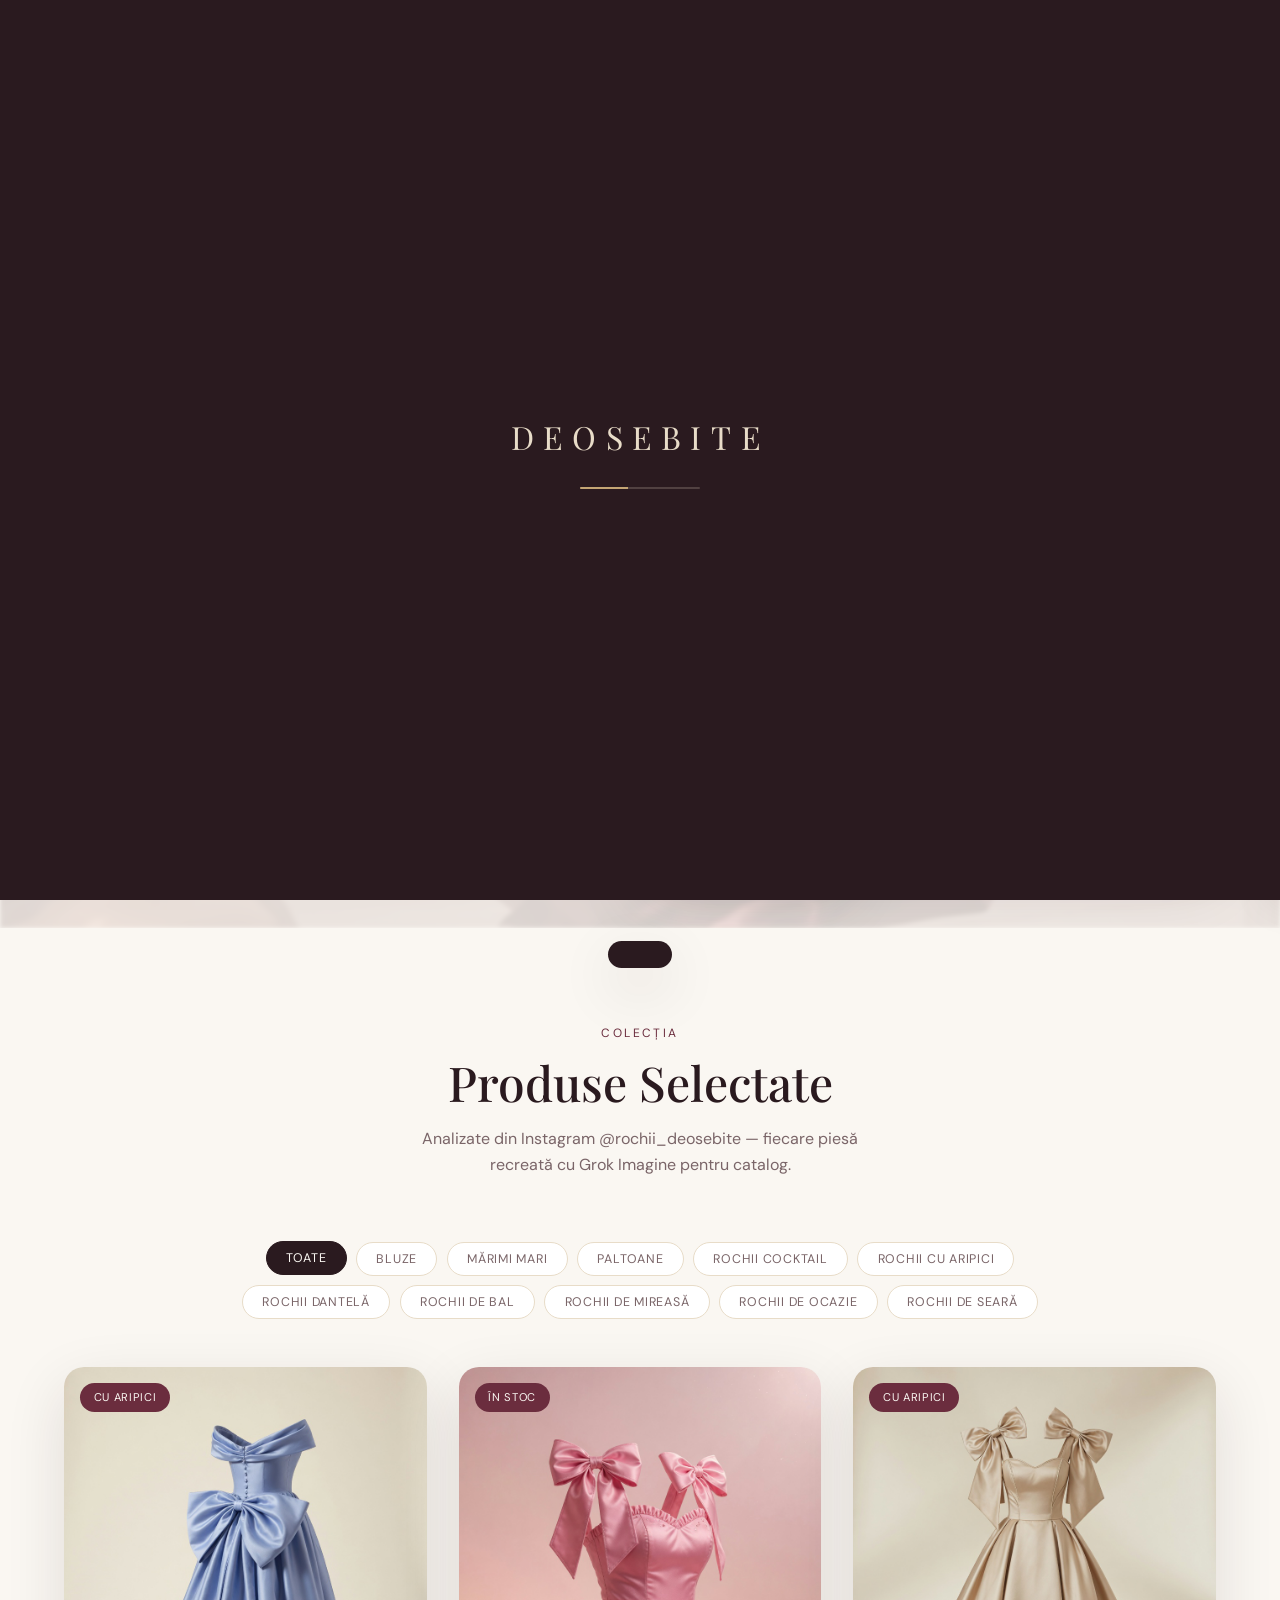
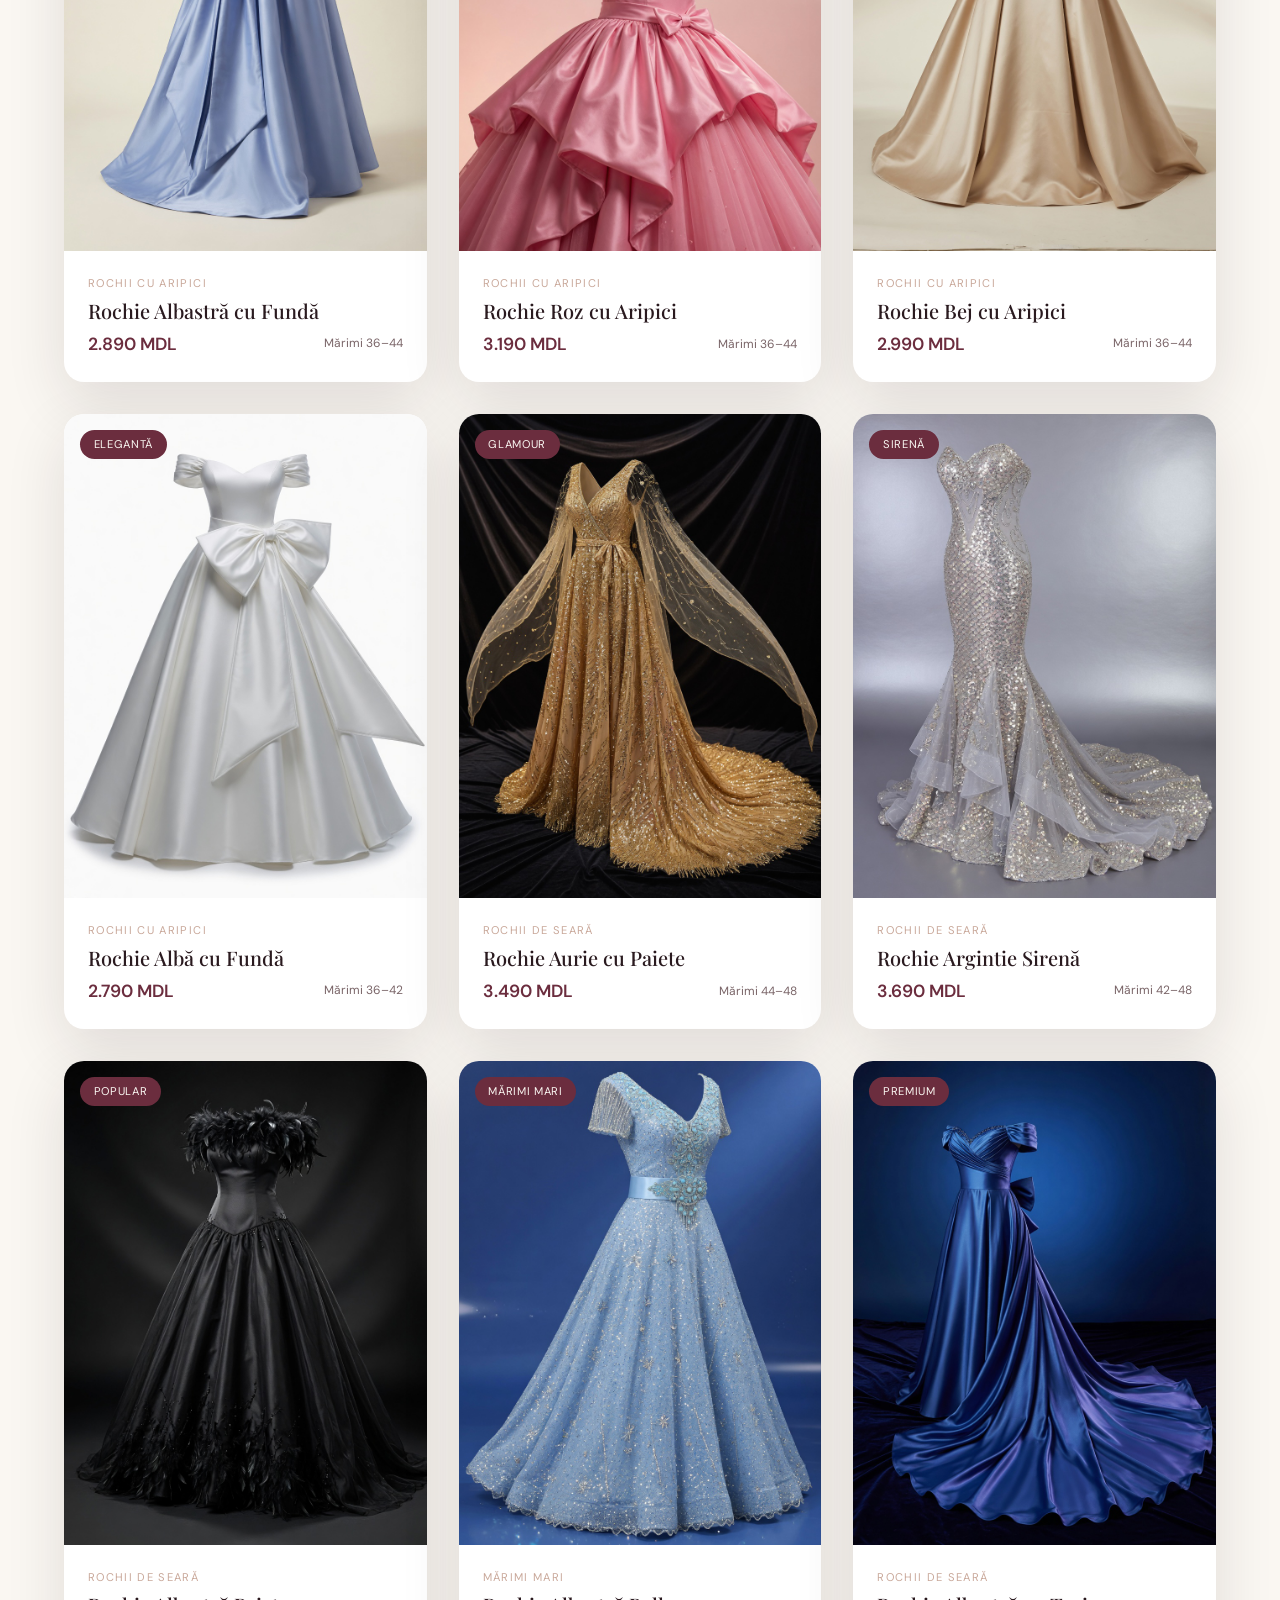
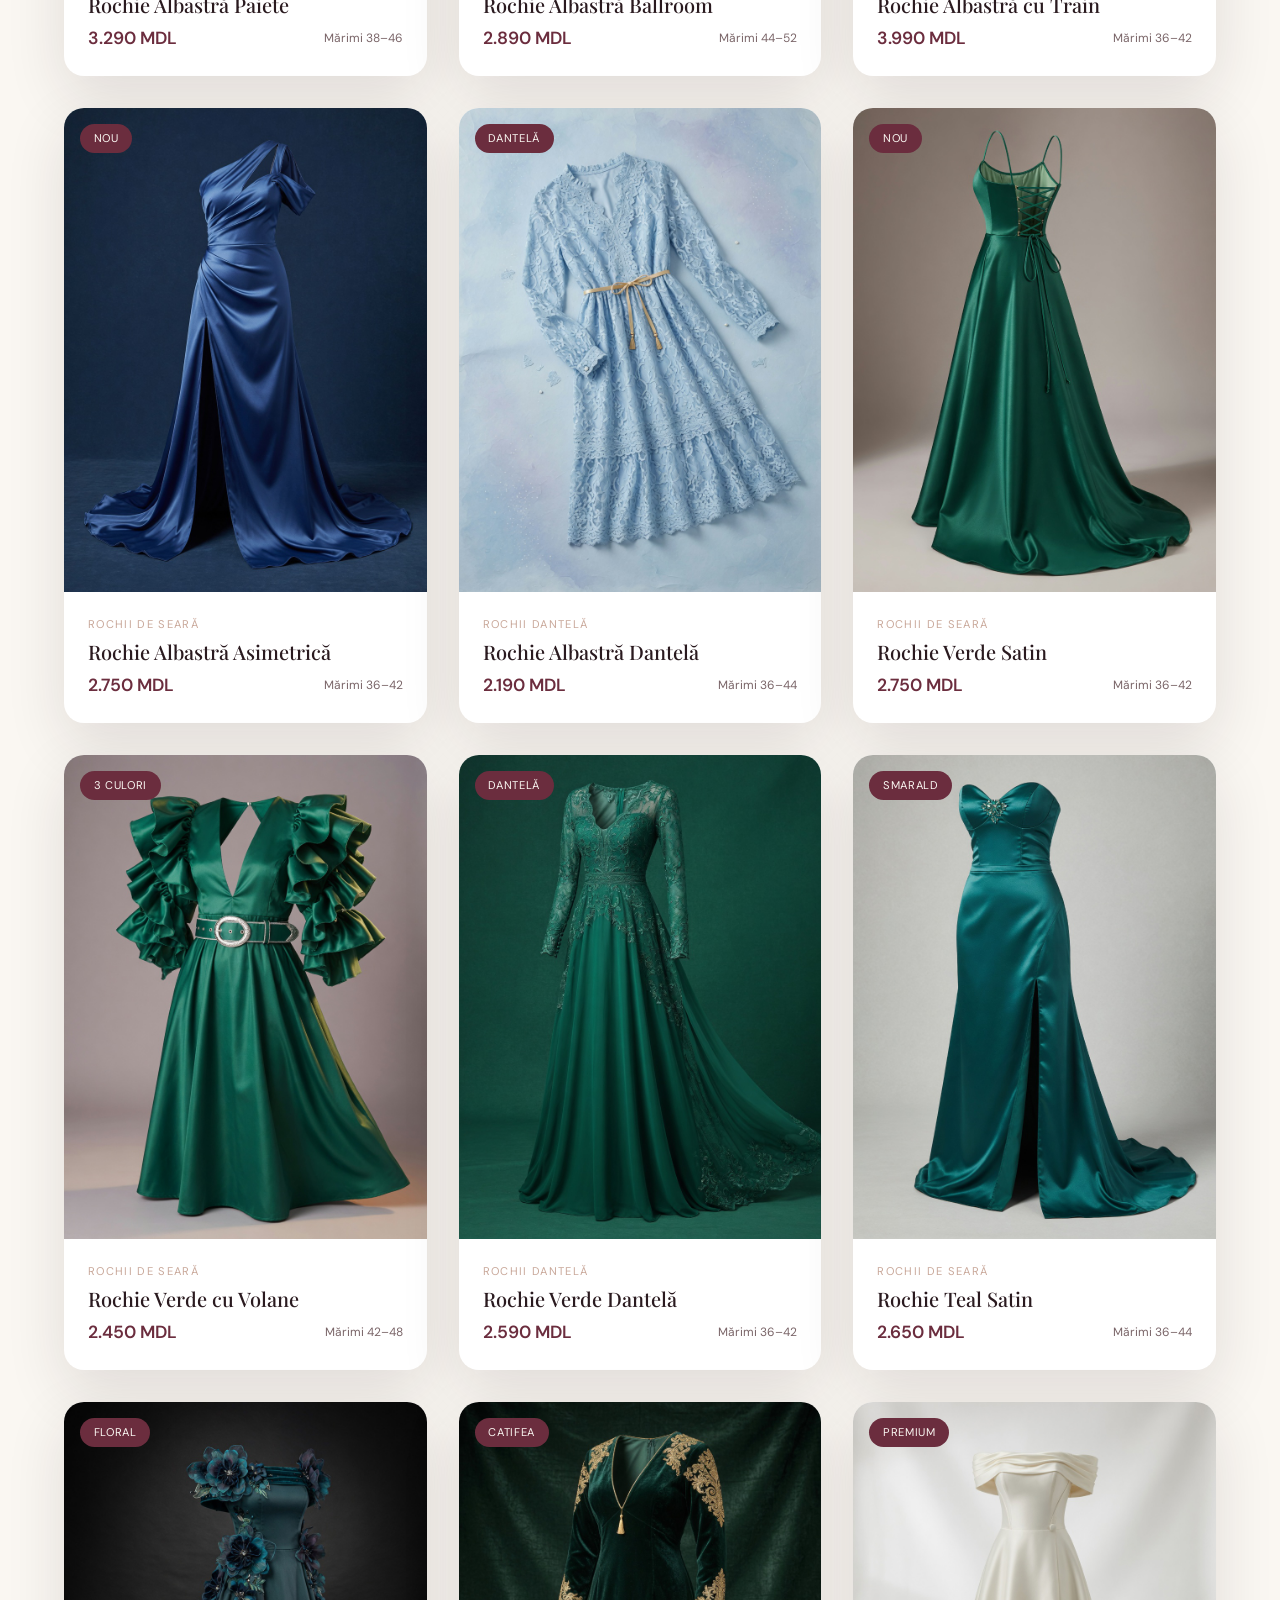
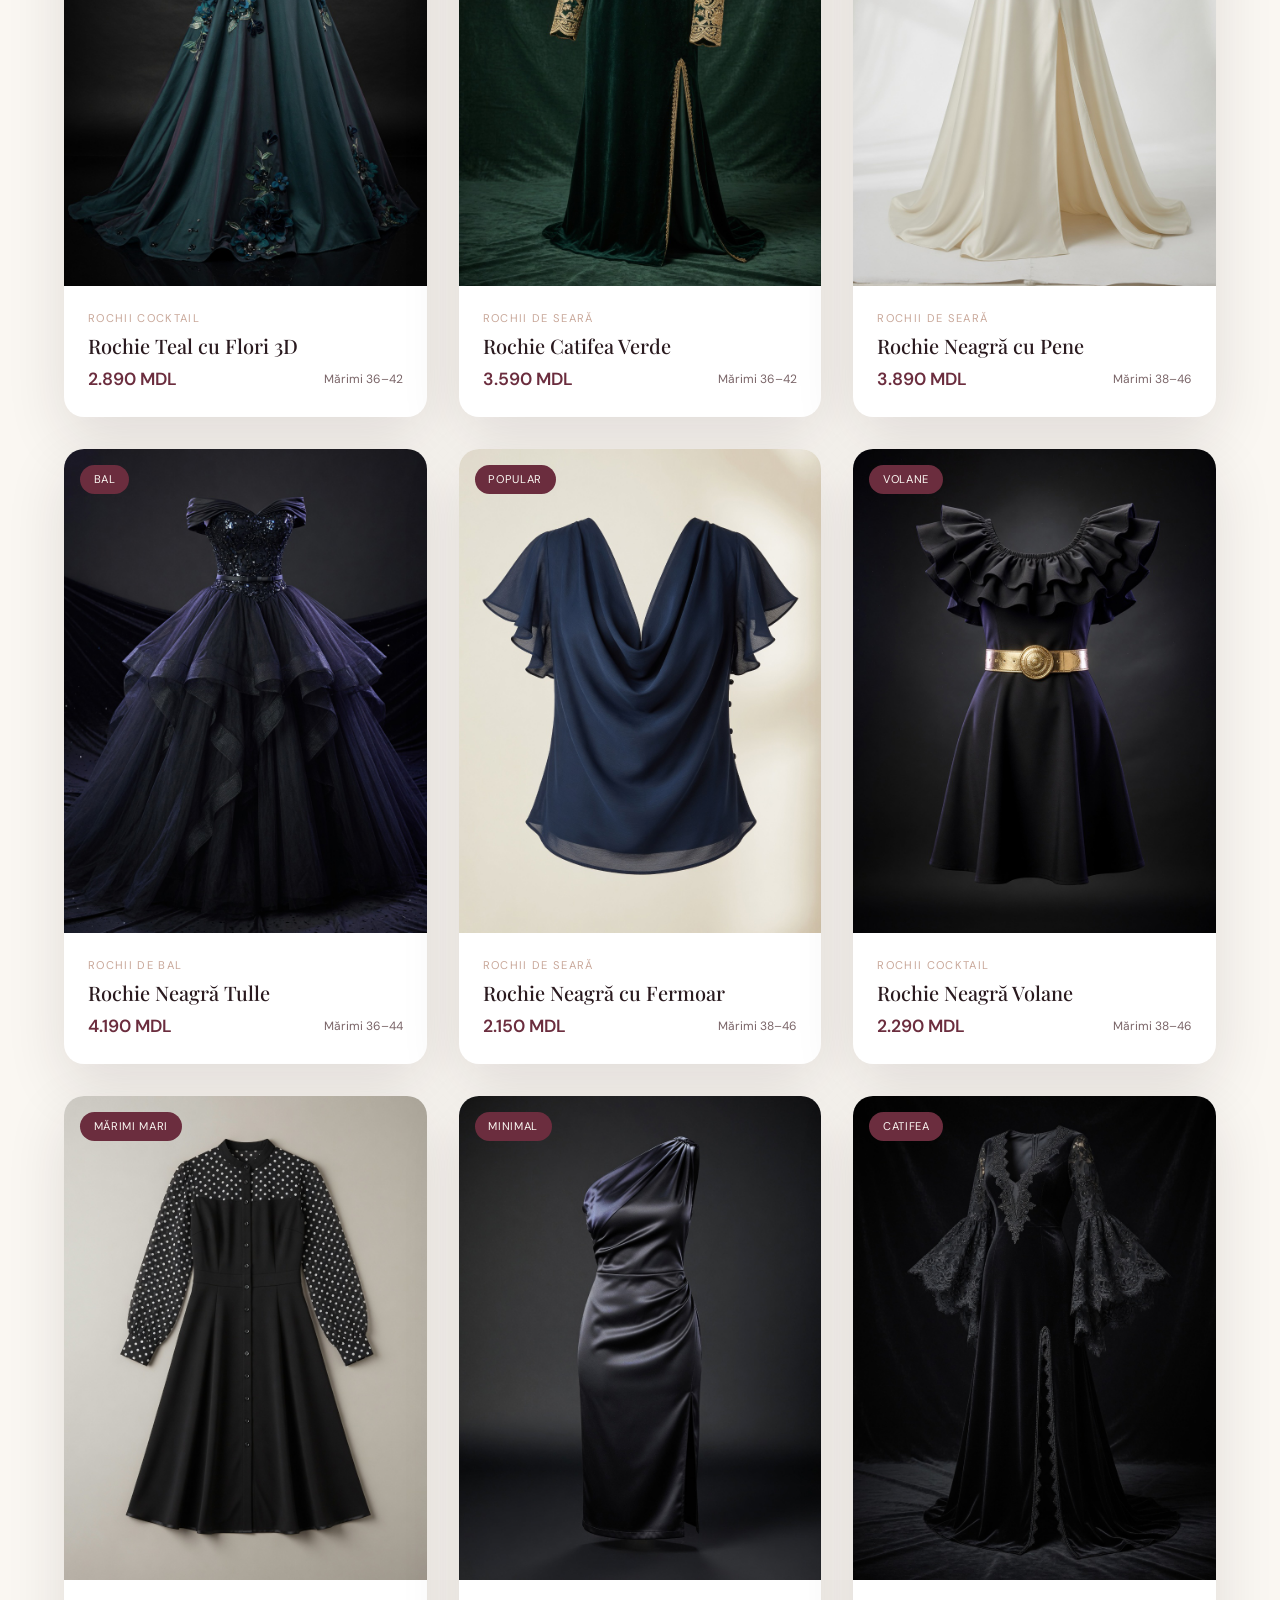
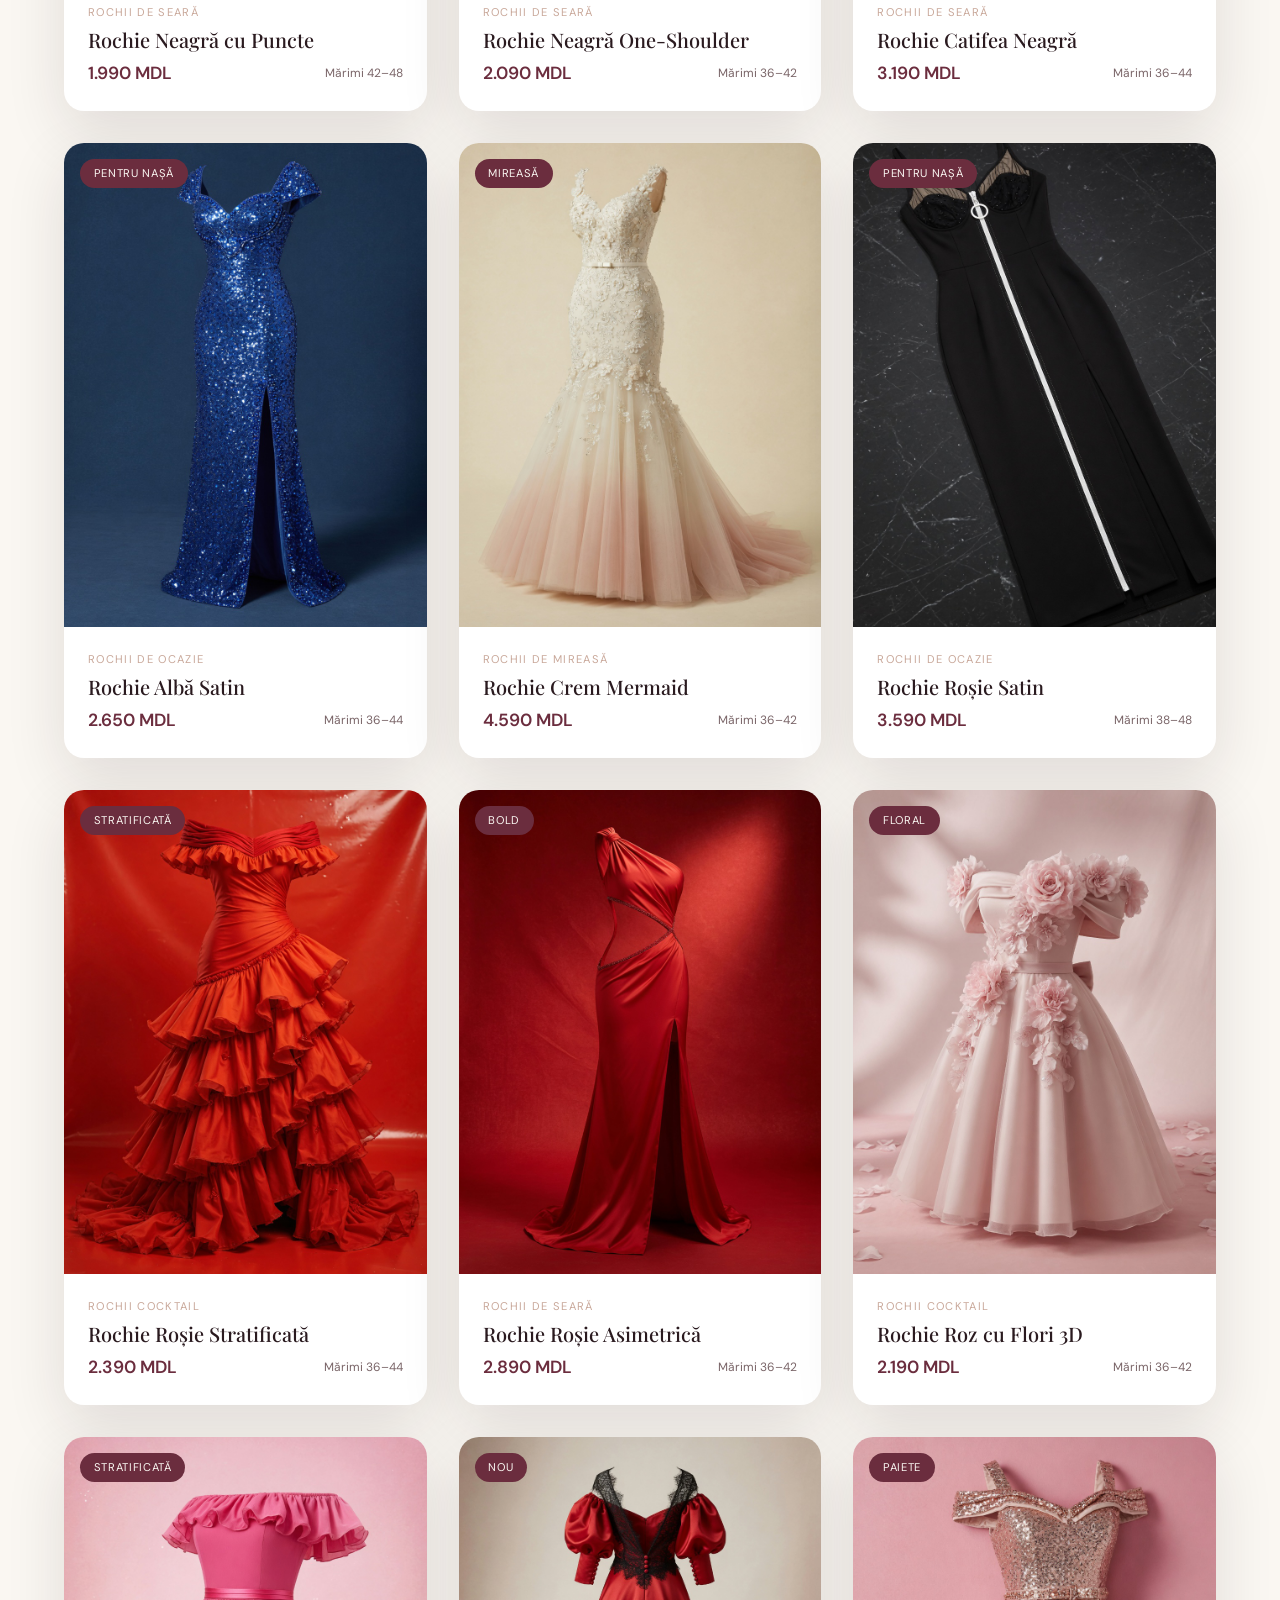
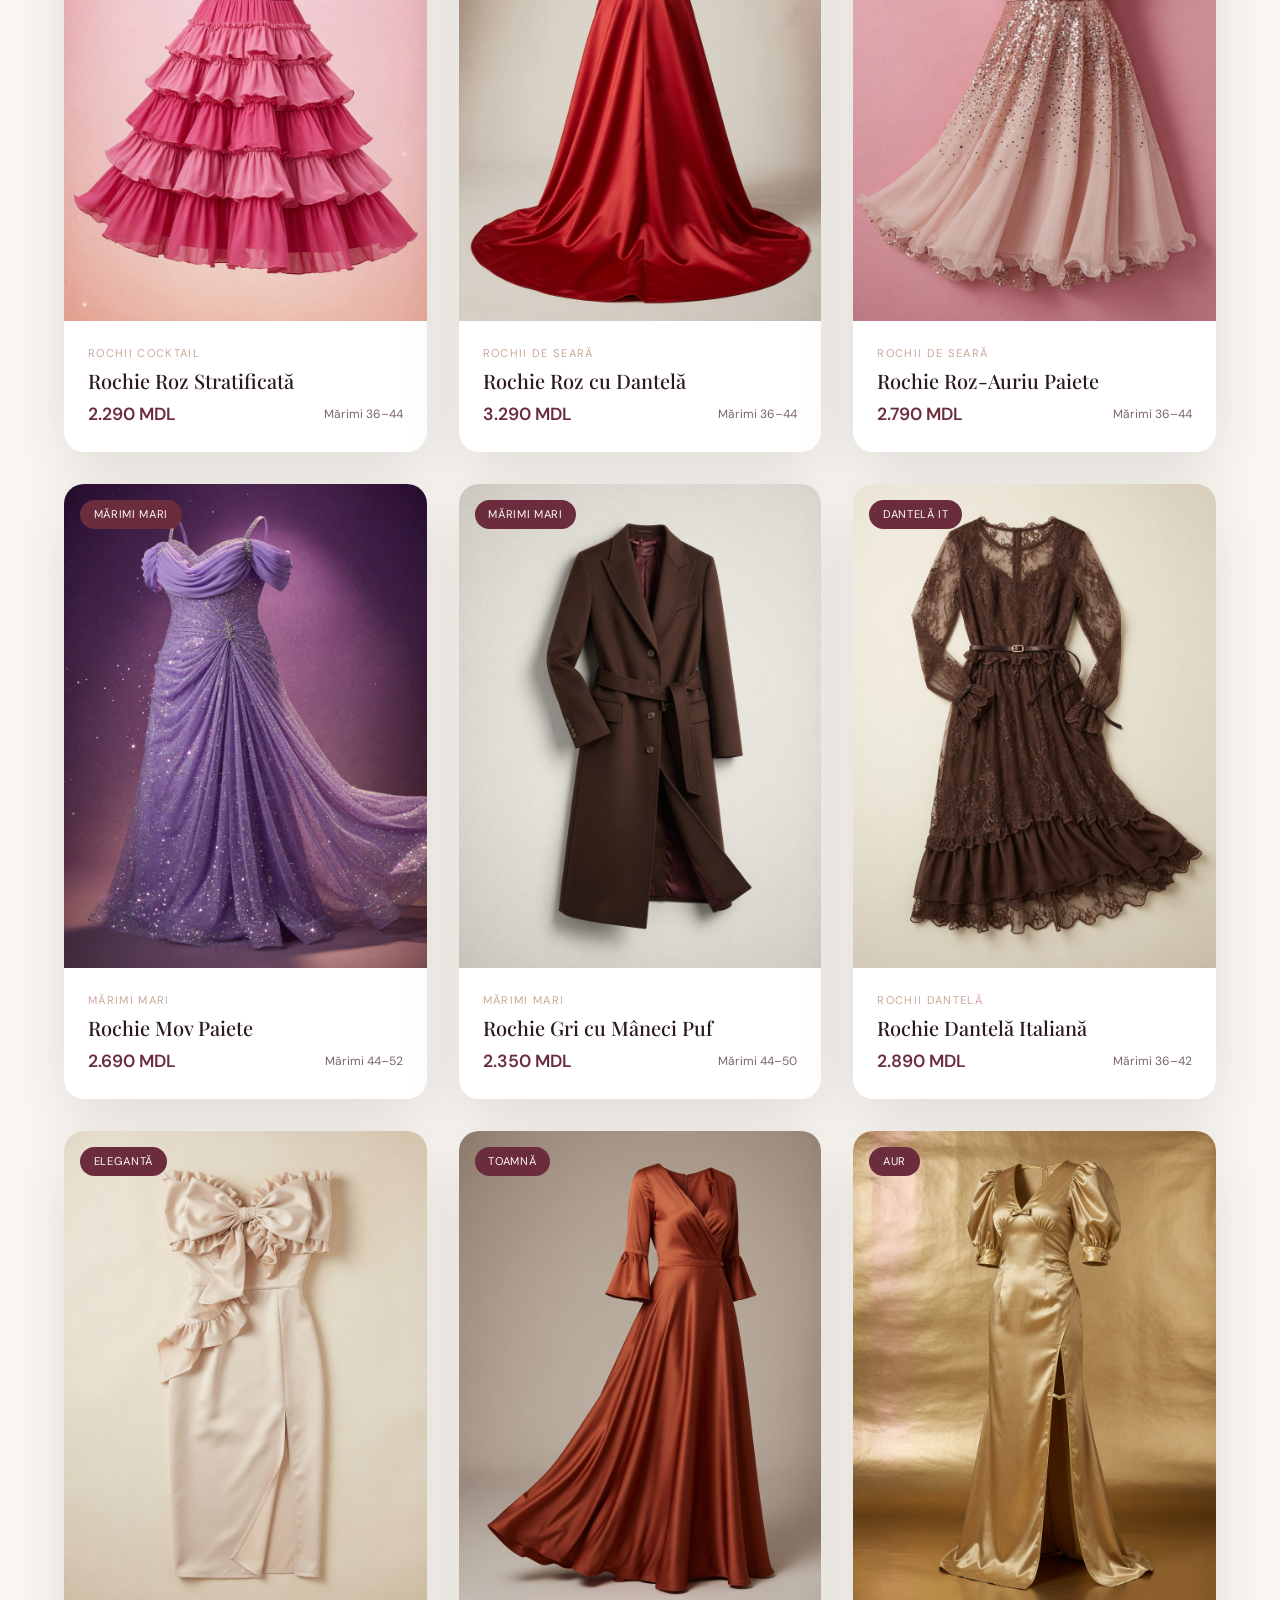
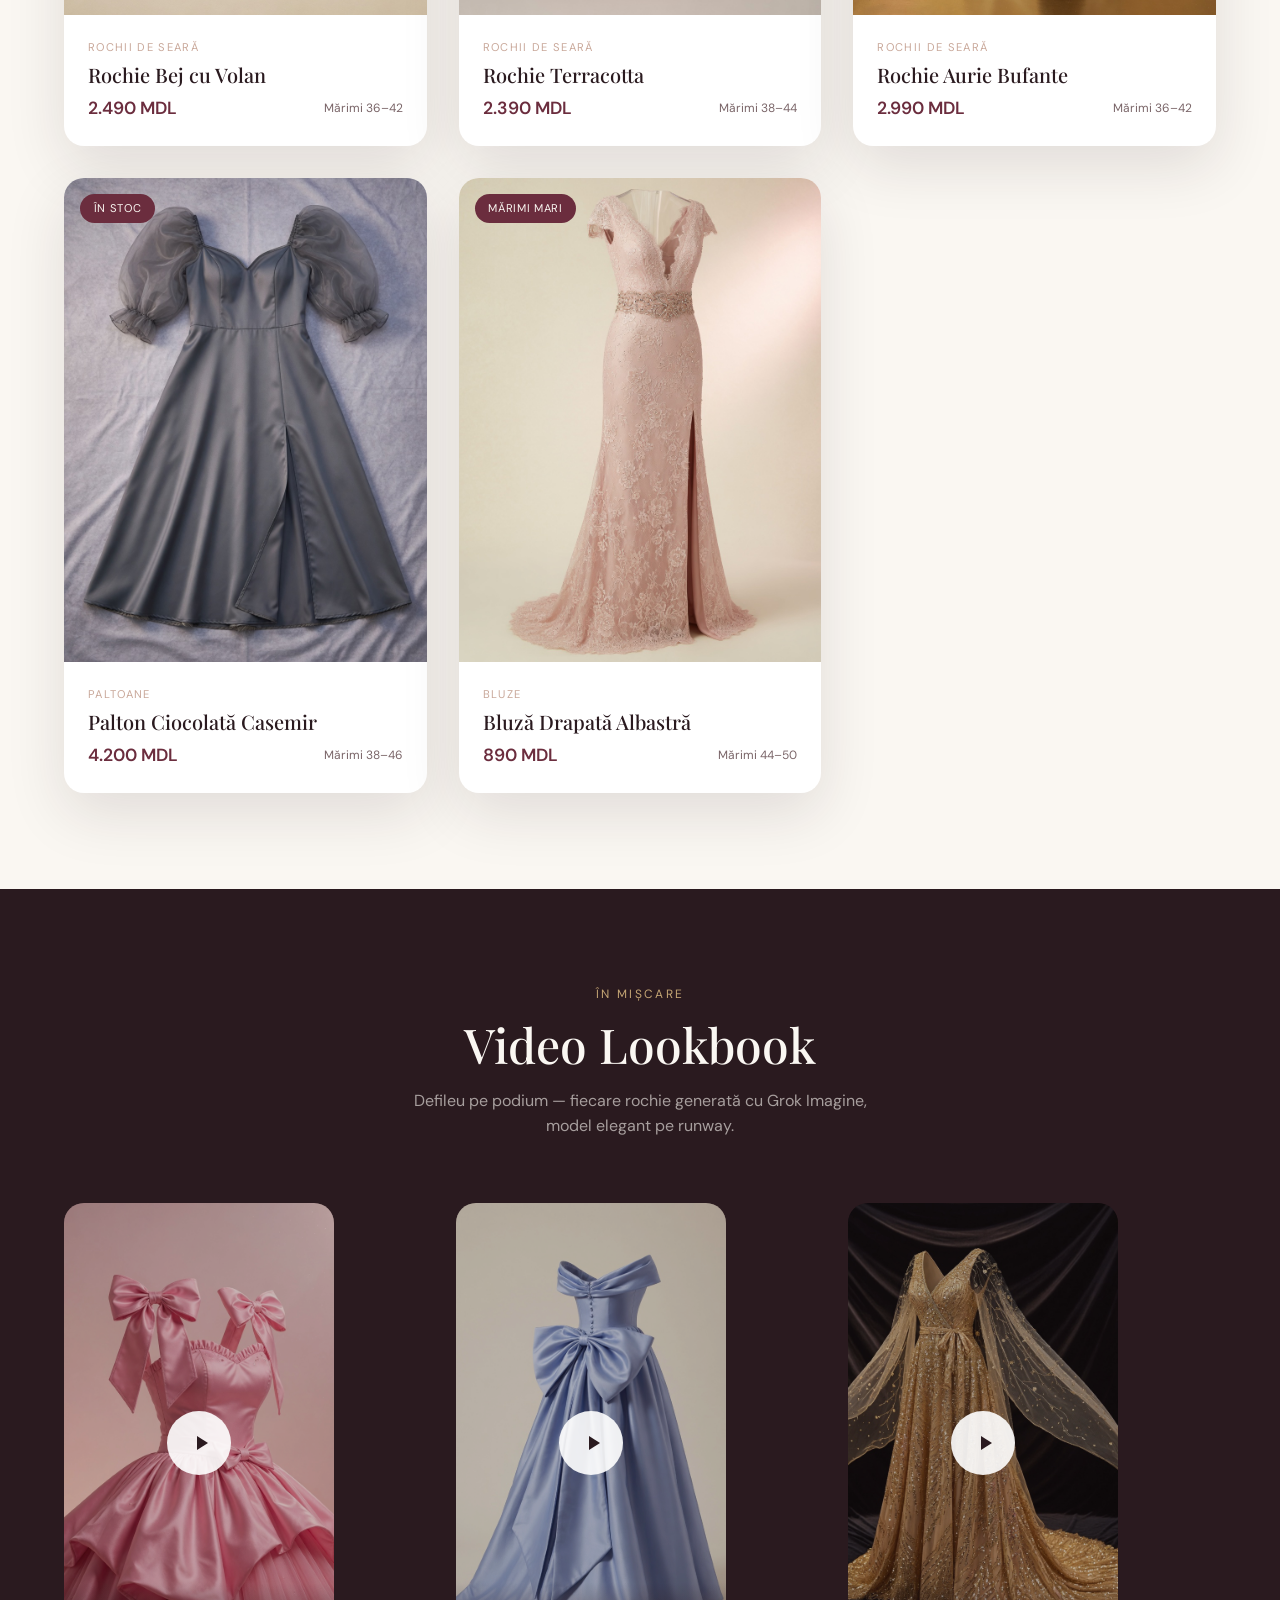
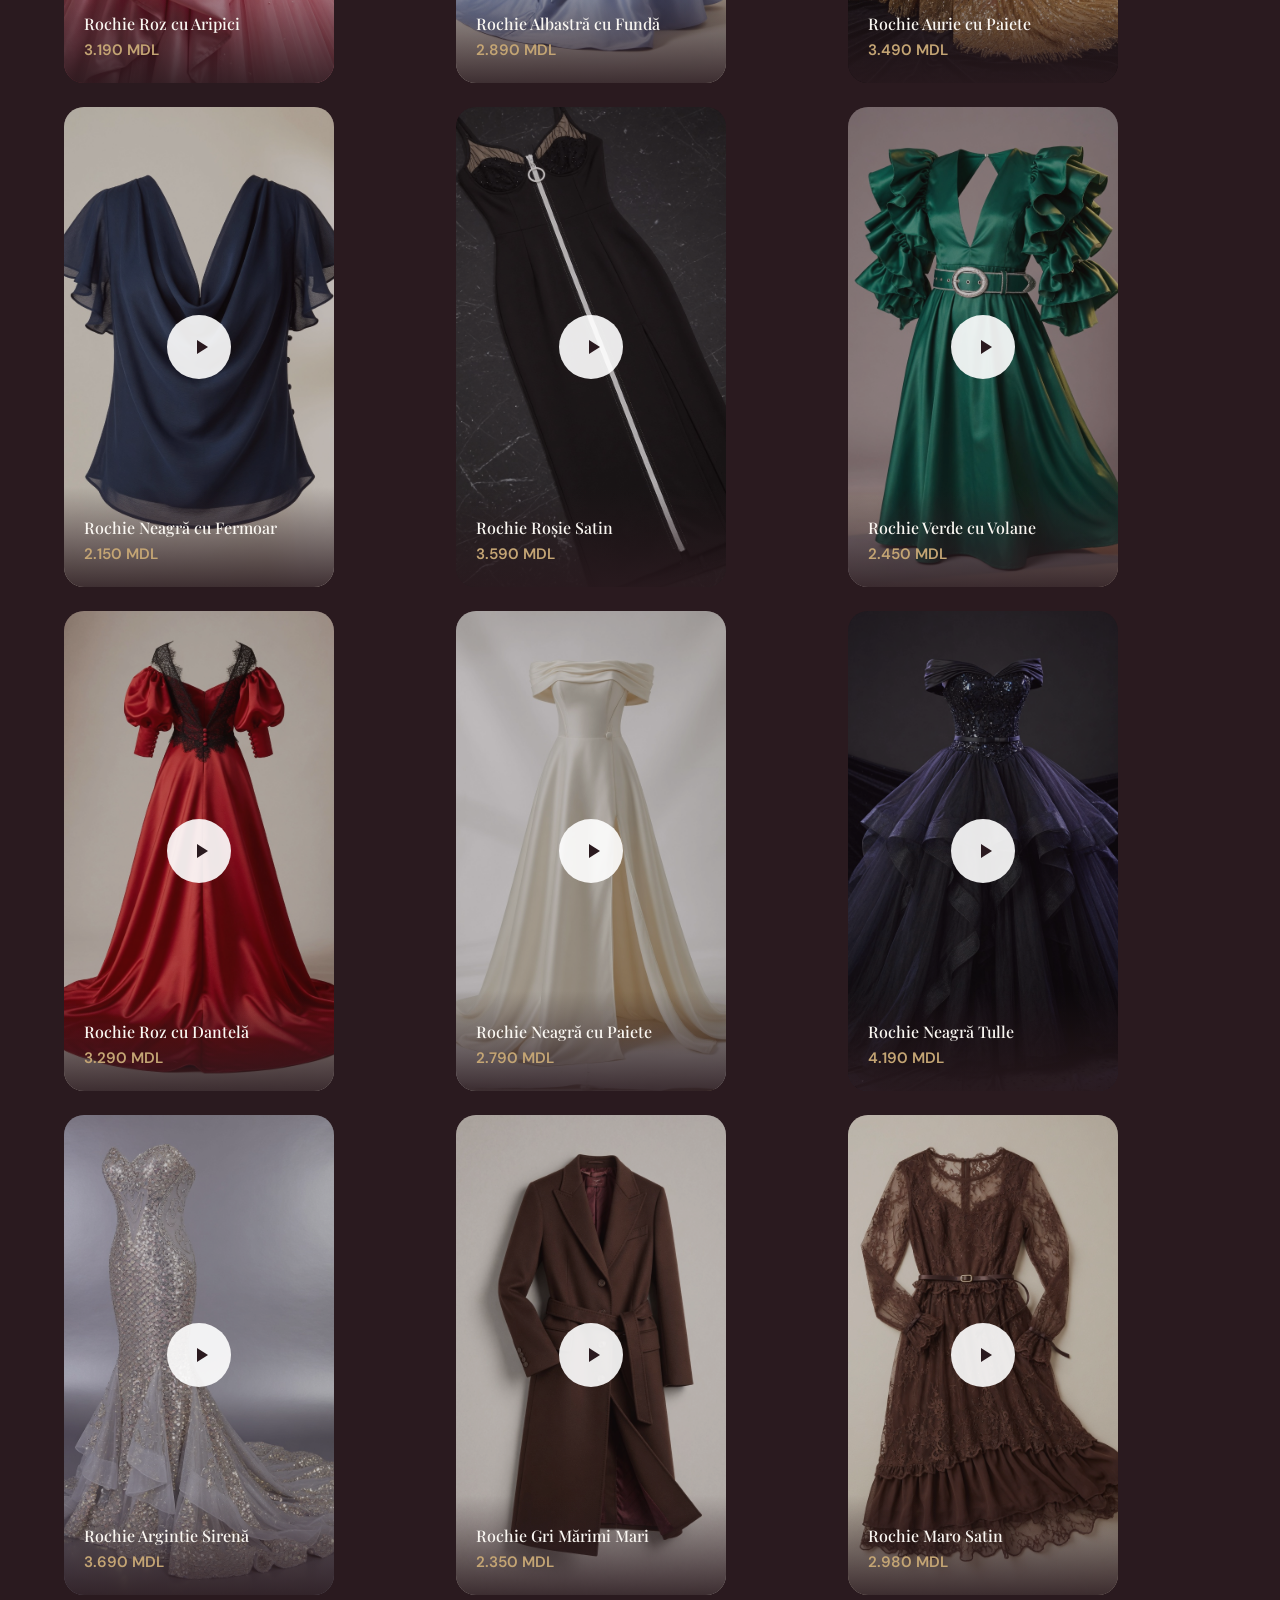
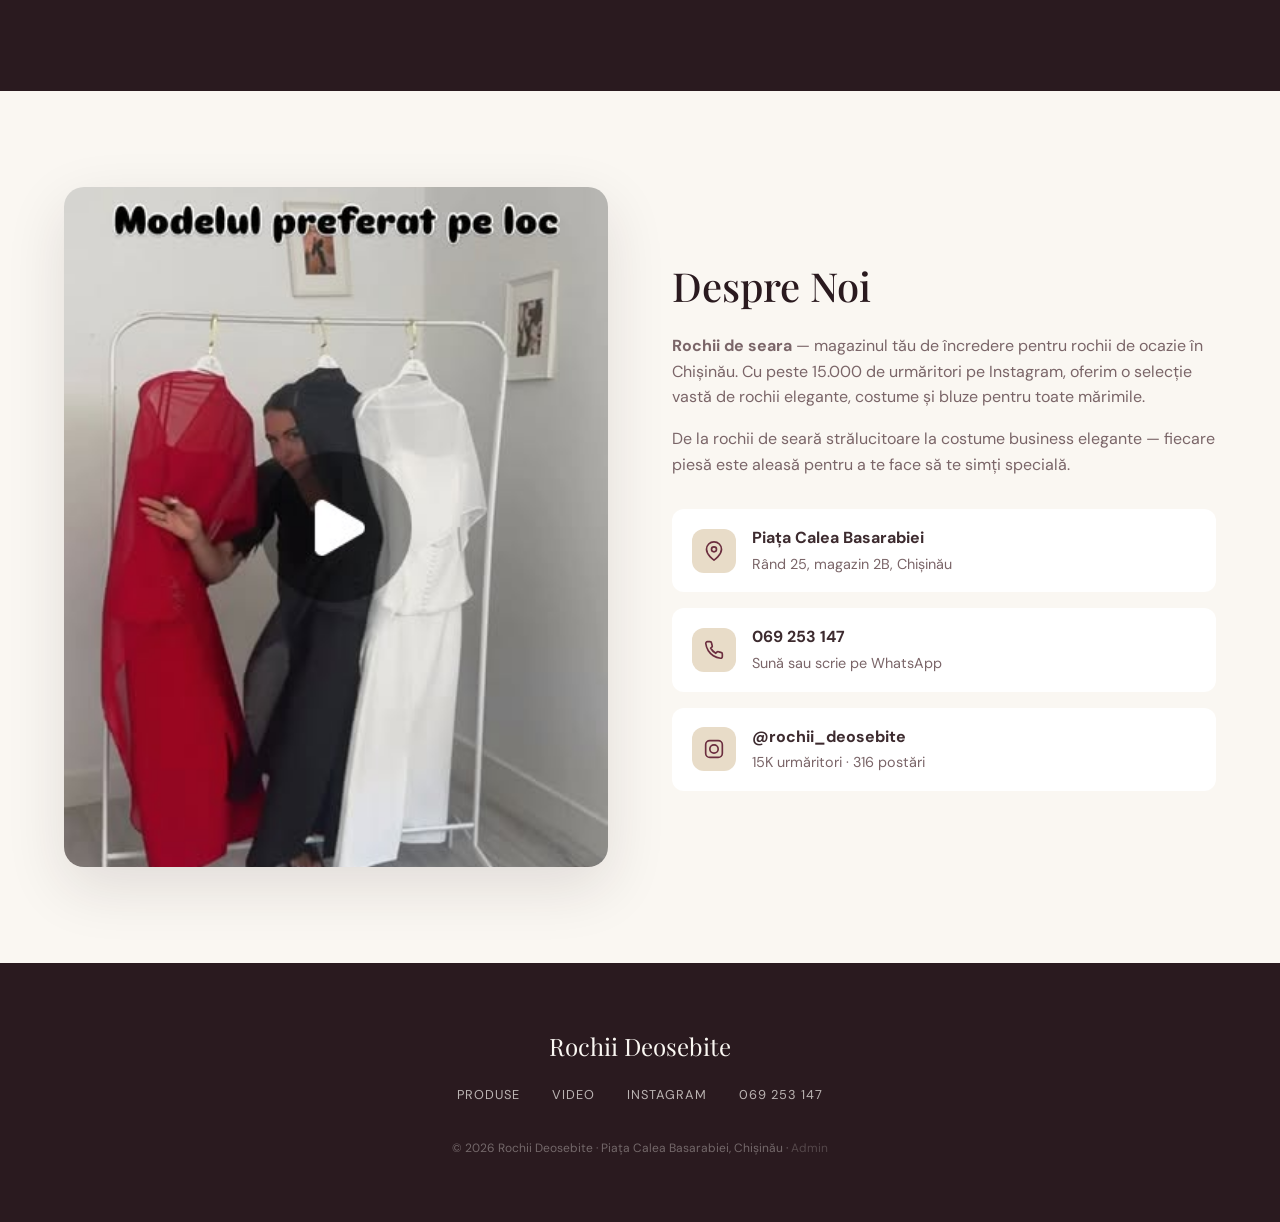
==== commit 6e0f734e: "Add admin panel for products, categories, and store settings" ====
--- a/index.html
+++ b/index.html
@@ -147,7 +147,7 @@
       <li><a href="https://www.instagram.com/rochii_deosebite/" target="_blank" rel="noopener">Instagram</a></li>
       <li><a href="tel:+37369253147">069 253 147</a></li>
     </ul>
-    <p class="footer-copy">© 2026 Rochii Deosebite · Piața Calea Basarabiei, Chișinău</p>
+    <p class="footer-copy">© 2026 Rochii Deosebite · Piața Calea Basarabiei, Chișinău · <a href="admin.html" style="color:rgba(250,247,242,0.4)">Admin</a></p>
   </footer>
 
   <!-- Product Modal -->
@@ -208,13 +208,14 @@
         <span>Total</span>
         <span id="cartTotal">0 MDL</span>
       </div>
+      <button class="btn btn-outline cart-clear" id="clearCartBtn" type="button">Golește coșul</button>
       <button class="btn btn-primary" id="checkoutBtn">Comandă pe WhatsApp</button>
     </div>
   </aside>
 
   <div class="toast" id="toast"></div>
 
-  <script src="data/products.js"></script>
-  <script src="app.js"></script>
+  <script src="js/catalog.js?v=5"></script>
+  <script src="app.js?v=5"></script>
 </body>
 </html>
--- a/styles.css
+++ b/styles.css
@@ -924,8 +924,10 @@
 .cart-item {
   display: flex;
   gap: 1rem;
+  align-items: flex-start;
   padding: 1rem 0;
   border-bottom: 1px solid var(--champagne);
+  position: relative;
 }
 
 .cart-item img {
@@ -949,14 +951,41 @@
   font-size: 0.9rem;
 }
 
+.cart-item-sizes {
+  font-size: 0.75rem;
+  color: var(--text-light);
+  margin-top: 0.2rem;
+}
+
 .cart-remove {
-  color: var(--text-light);
-  font-size: 0.75rem;
-  margin-top: 0.5rem;
-  transition: color 0.3s;
-}
-
-.cart-remove:hover { color: var(--burgundy); }
+  flex-shrink: 0;
+  width: 36px;
+  height: 36px;
+  border-radius: 50%;
+  background: var(--cream);
+  border: 1.5px solid var(--champagne);
+  color: var(--text-light);
+  display: flex;
+  align-items: center;
+  justify-content: center;
+  transition: var(--transition);
+  margin-top: 0.25rem;
+}
+
+.cart-remove:hover {
+  background: var(--burgundy);
+  border-color: var(--burgundy);
+  color: var(--cream);
+  transform: scale(1.08);
+}
+
+.cart-clear {
+  width: 100%;
+  text-align: center;
+  margin-bottom: 0.75rem;
+  font-size: 0.78rem;
+  padding: 0.65rem 1rem;
+}
 
 .cart-footer {
   padding: 1.5rem 2rem;
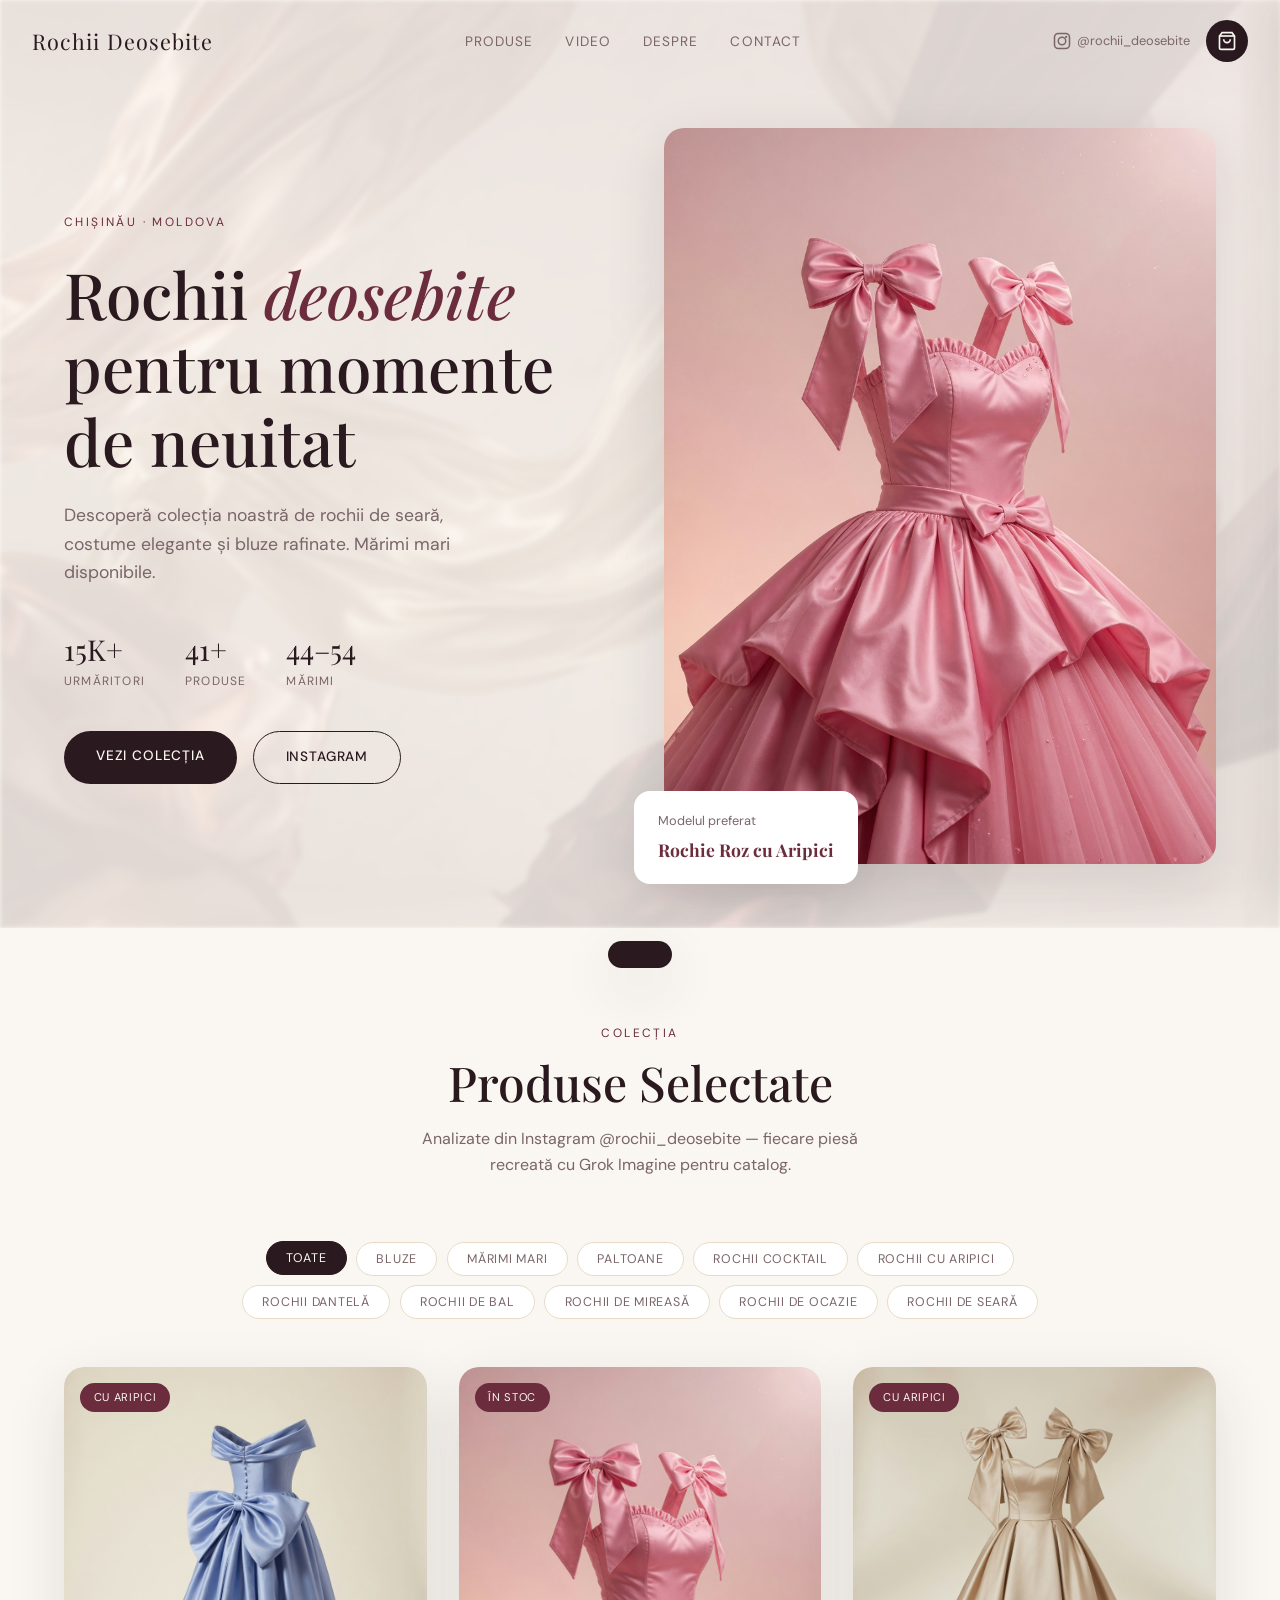
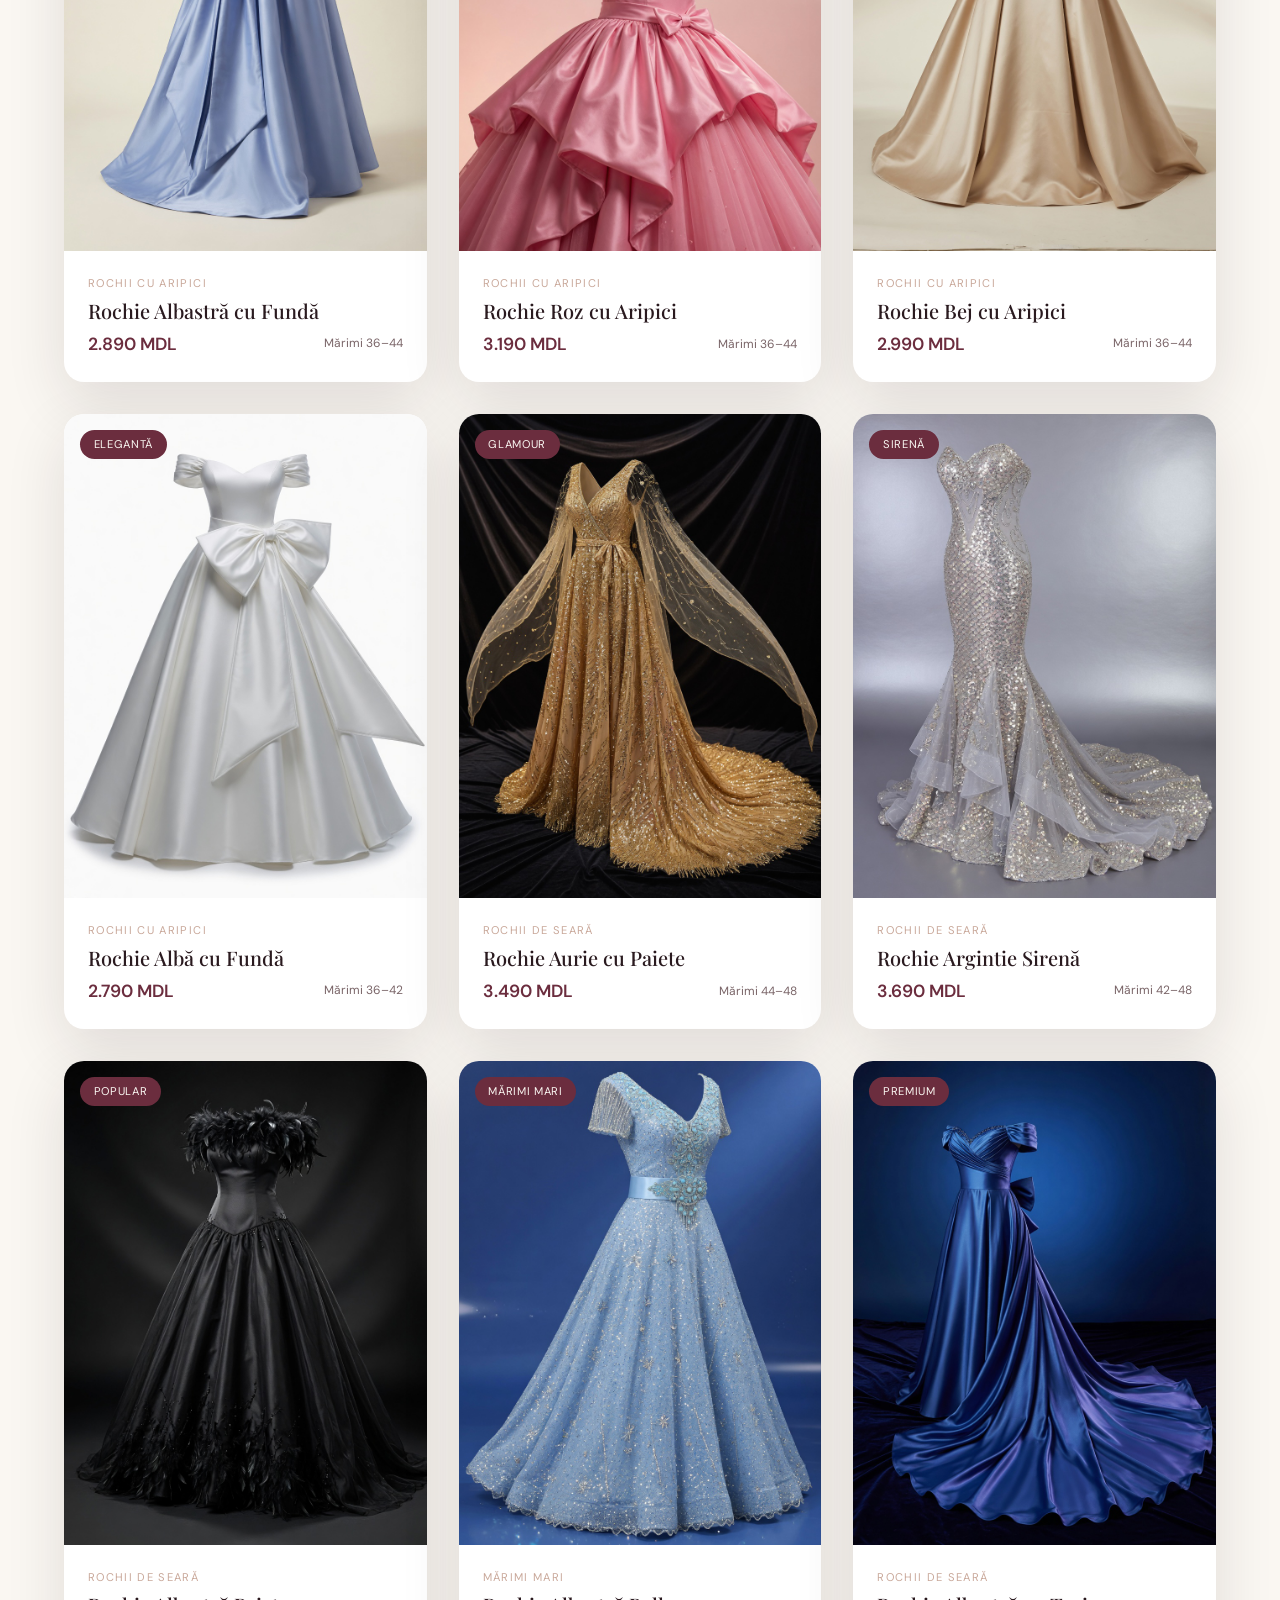
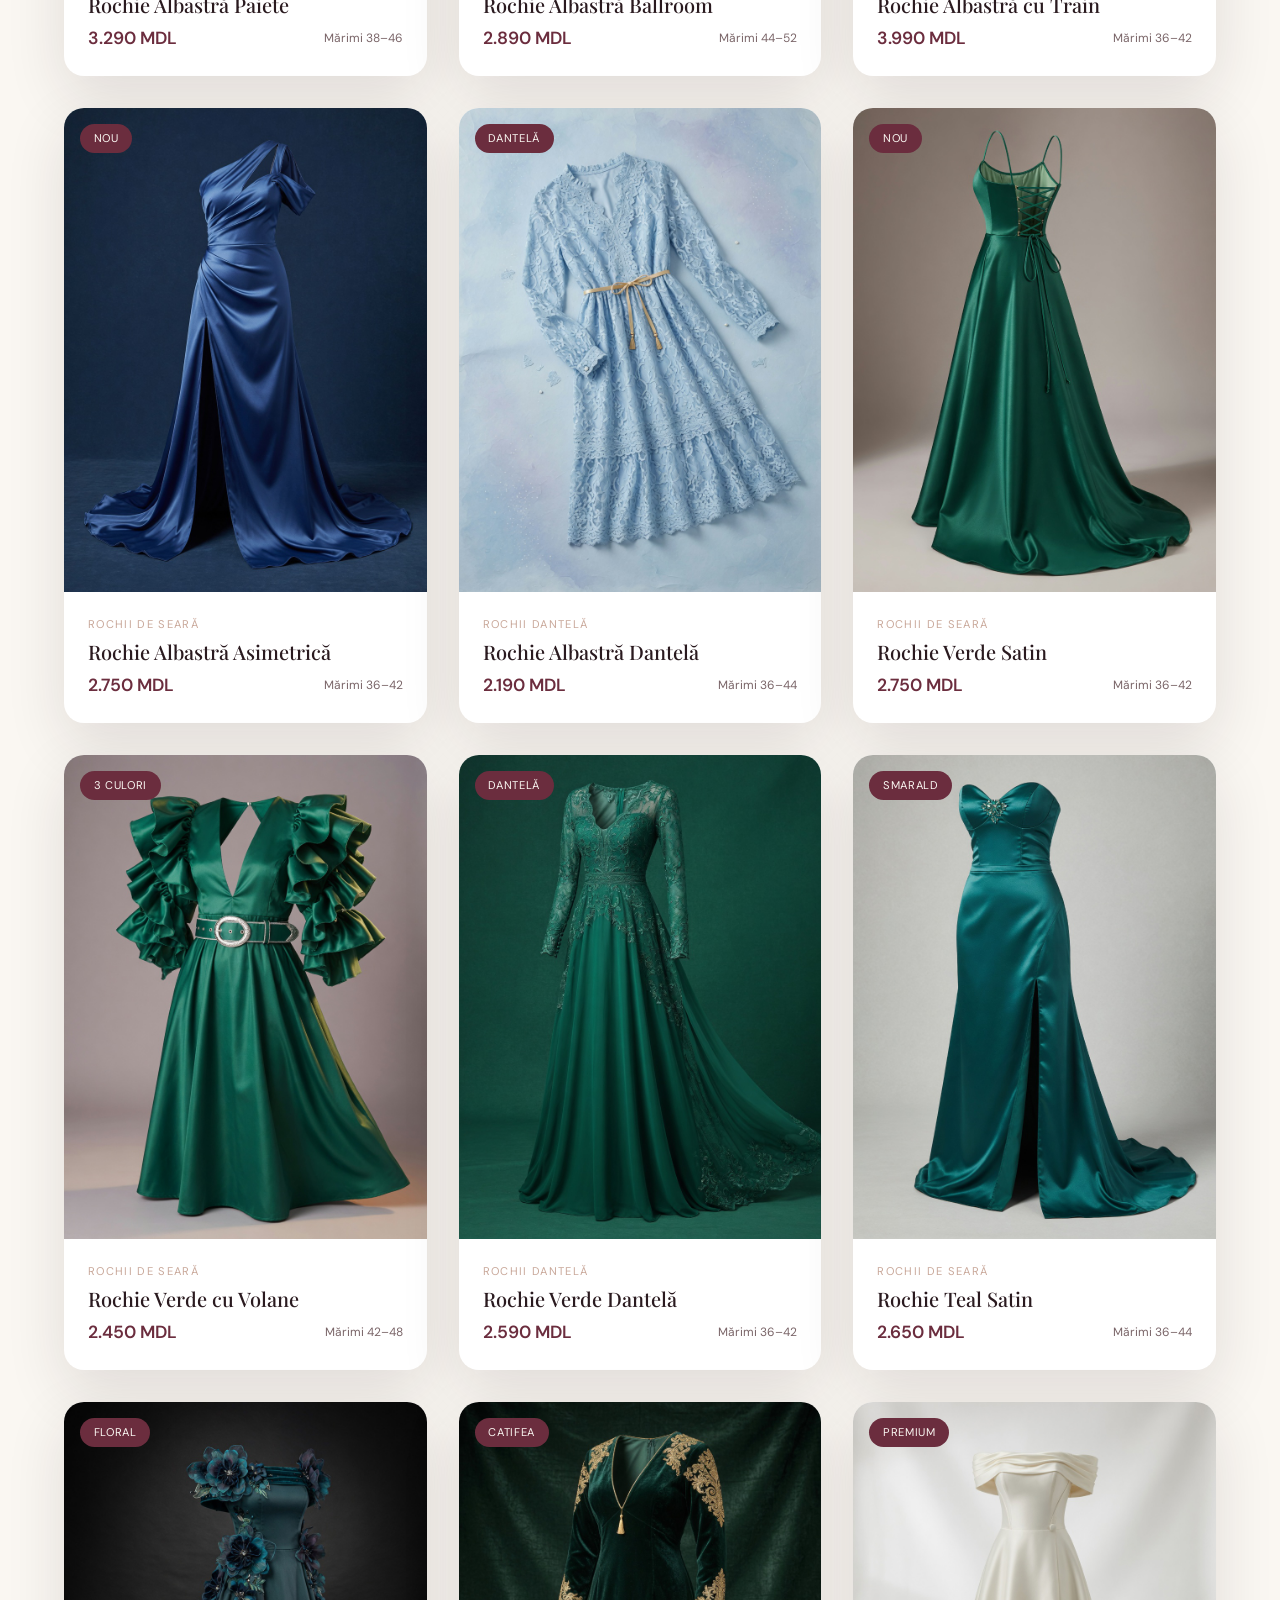
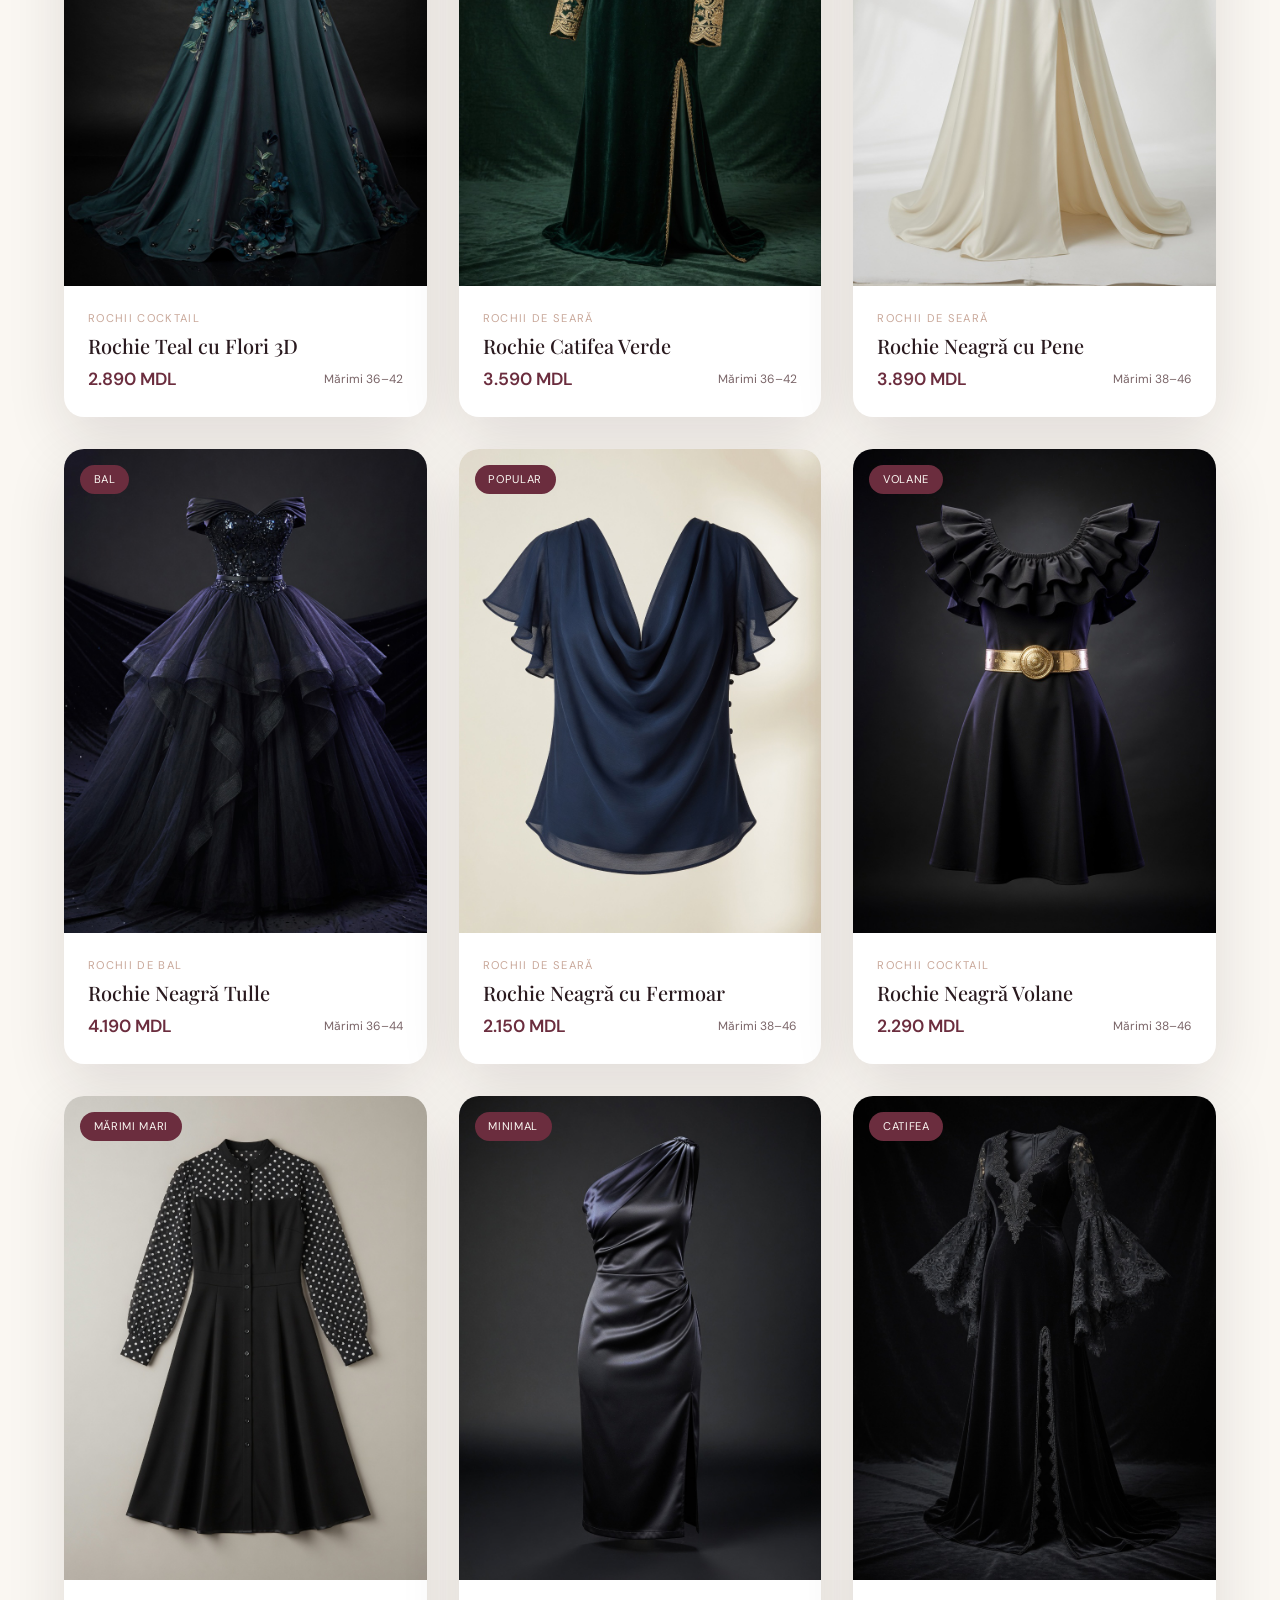
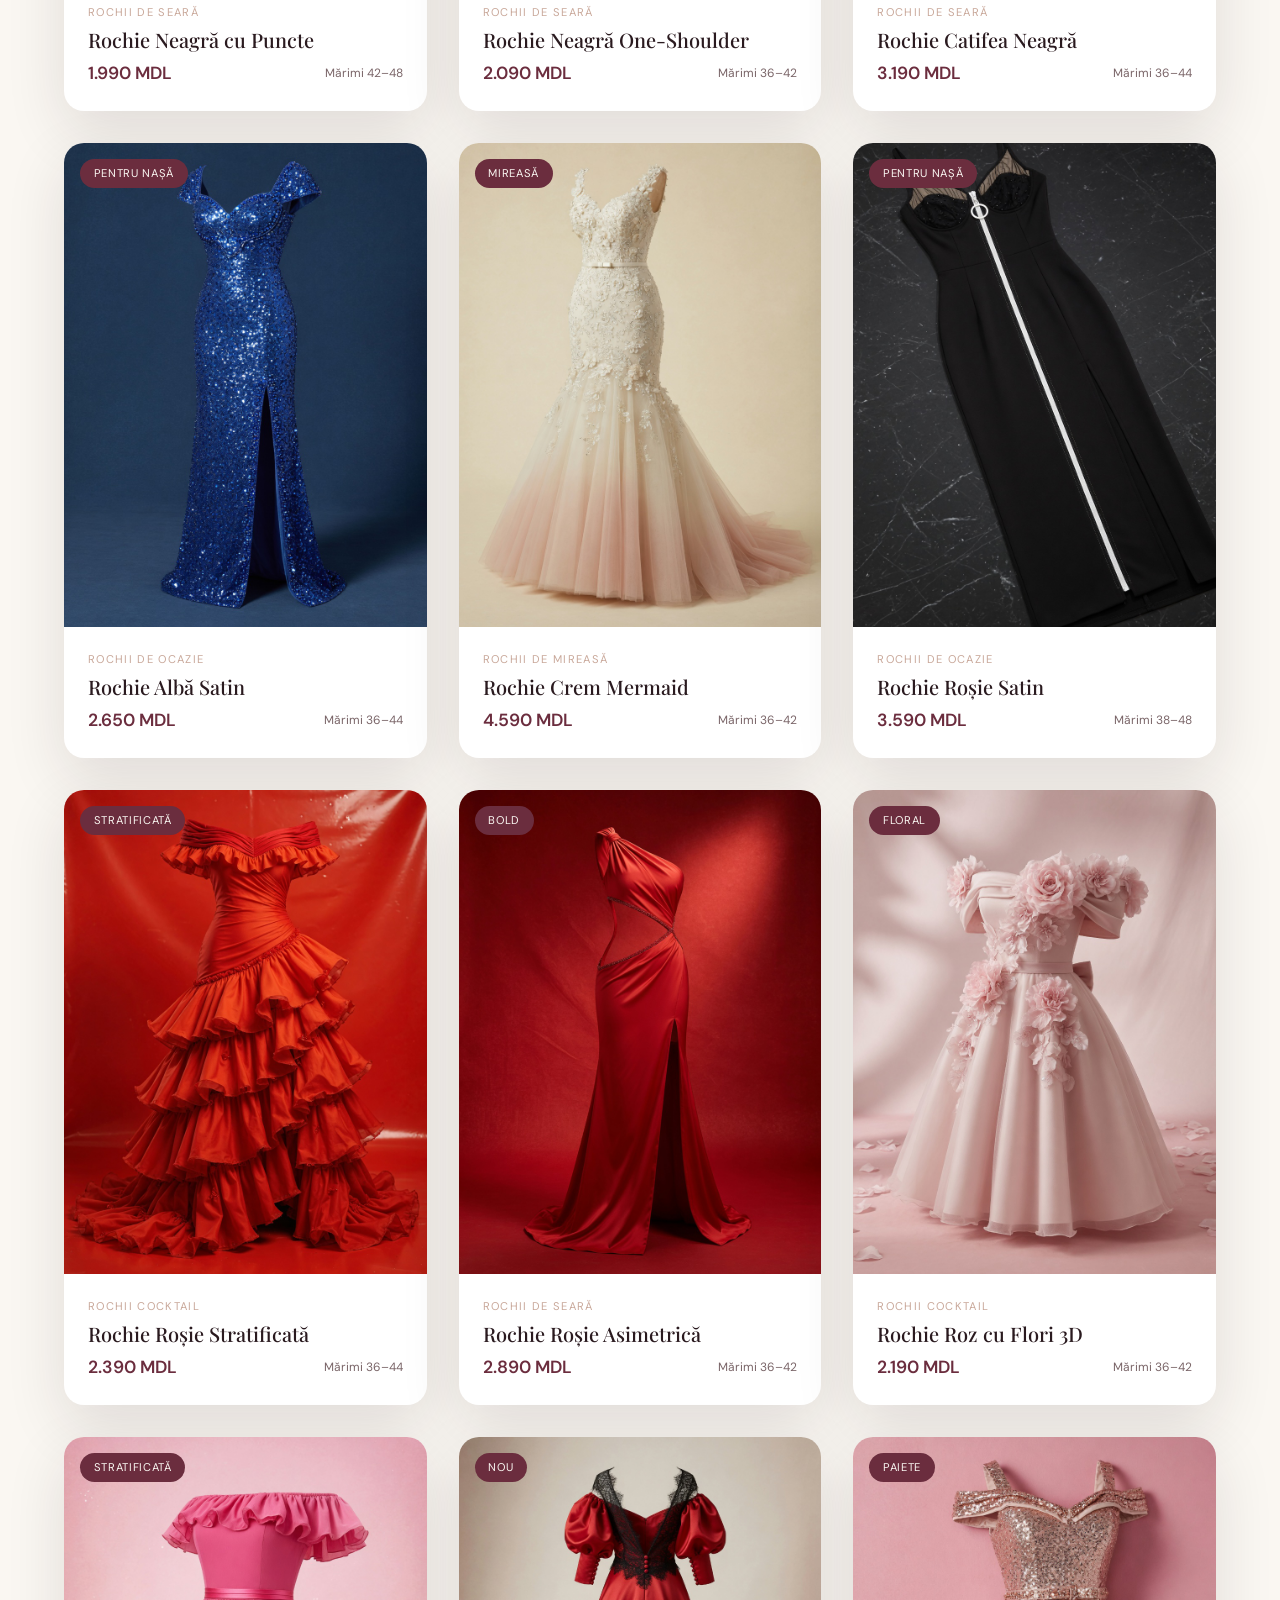
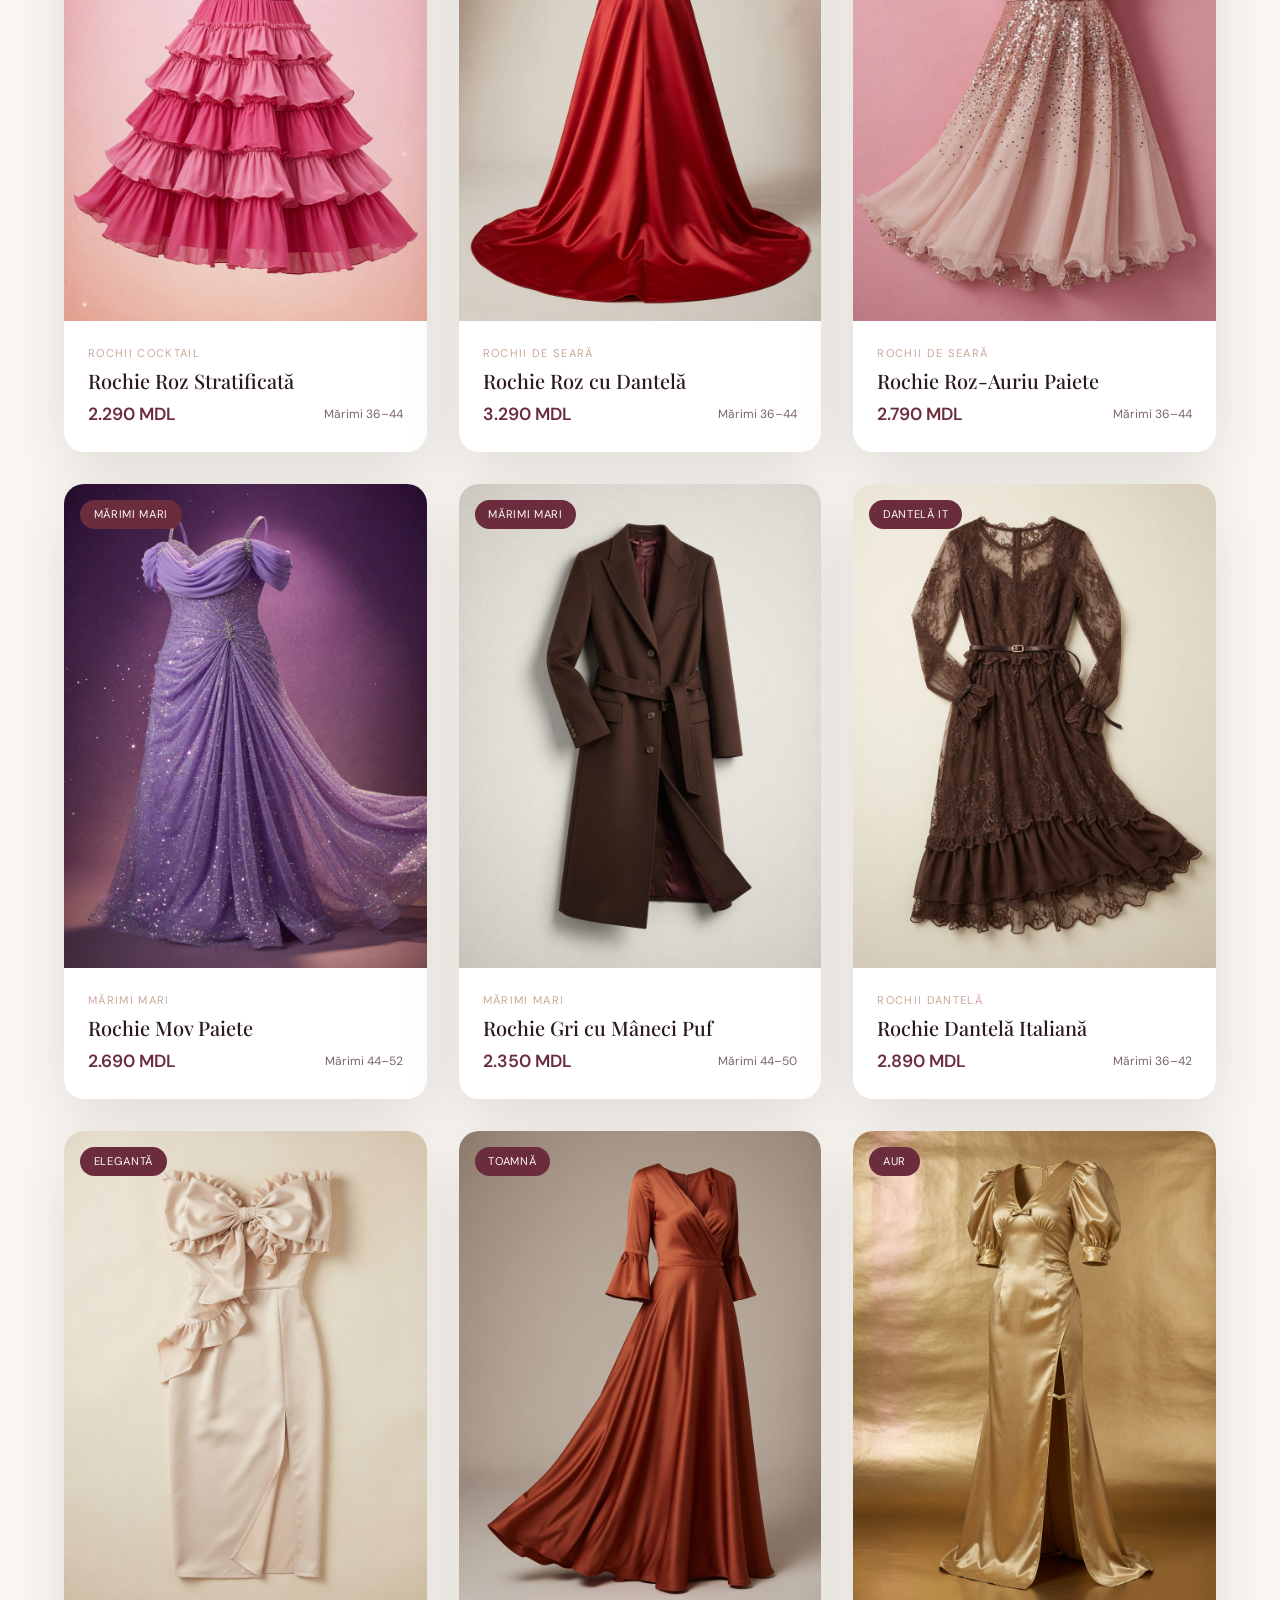
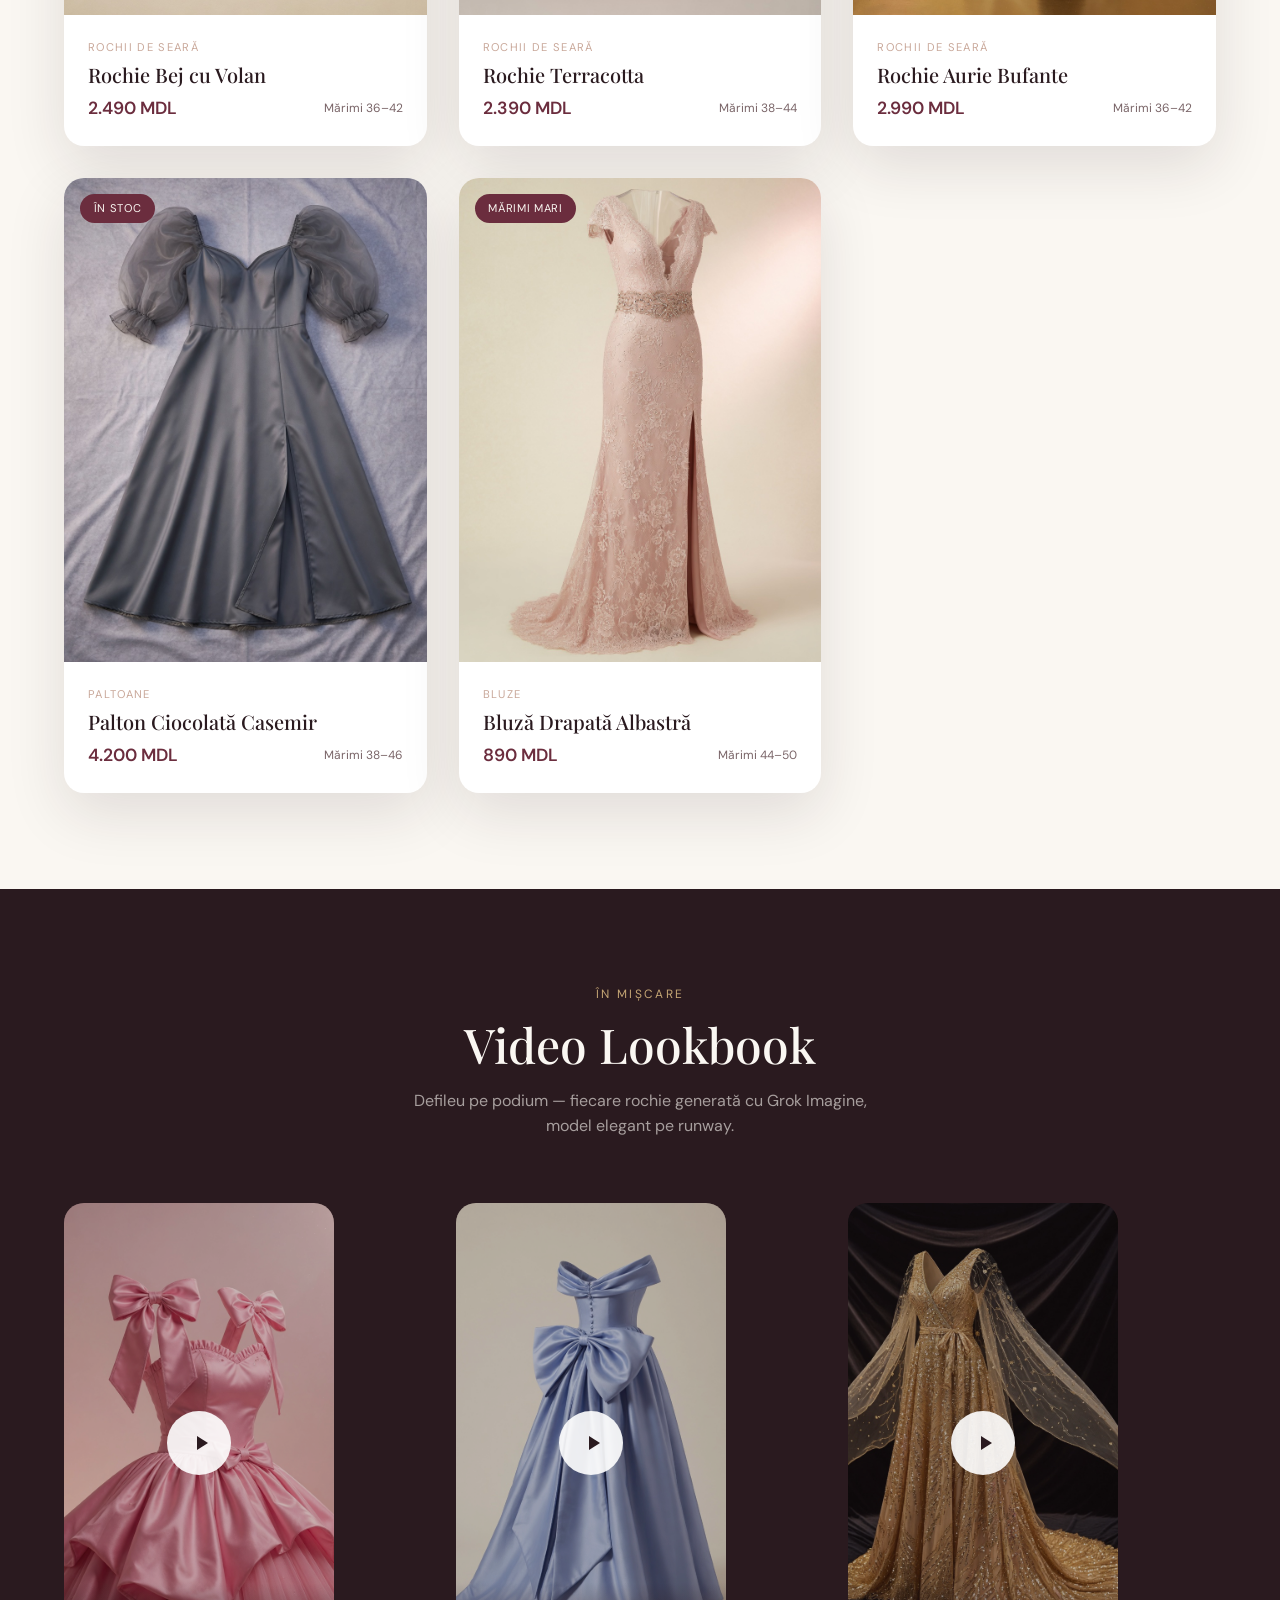
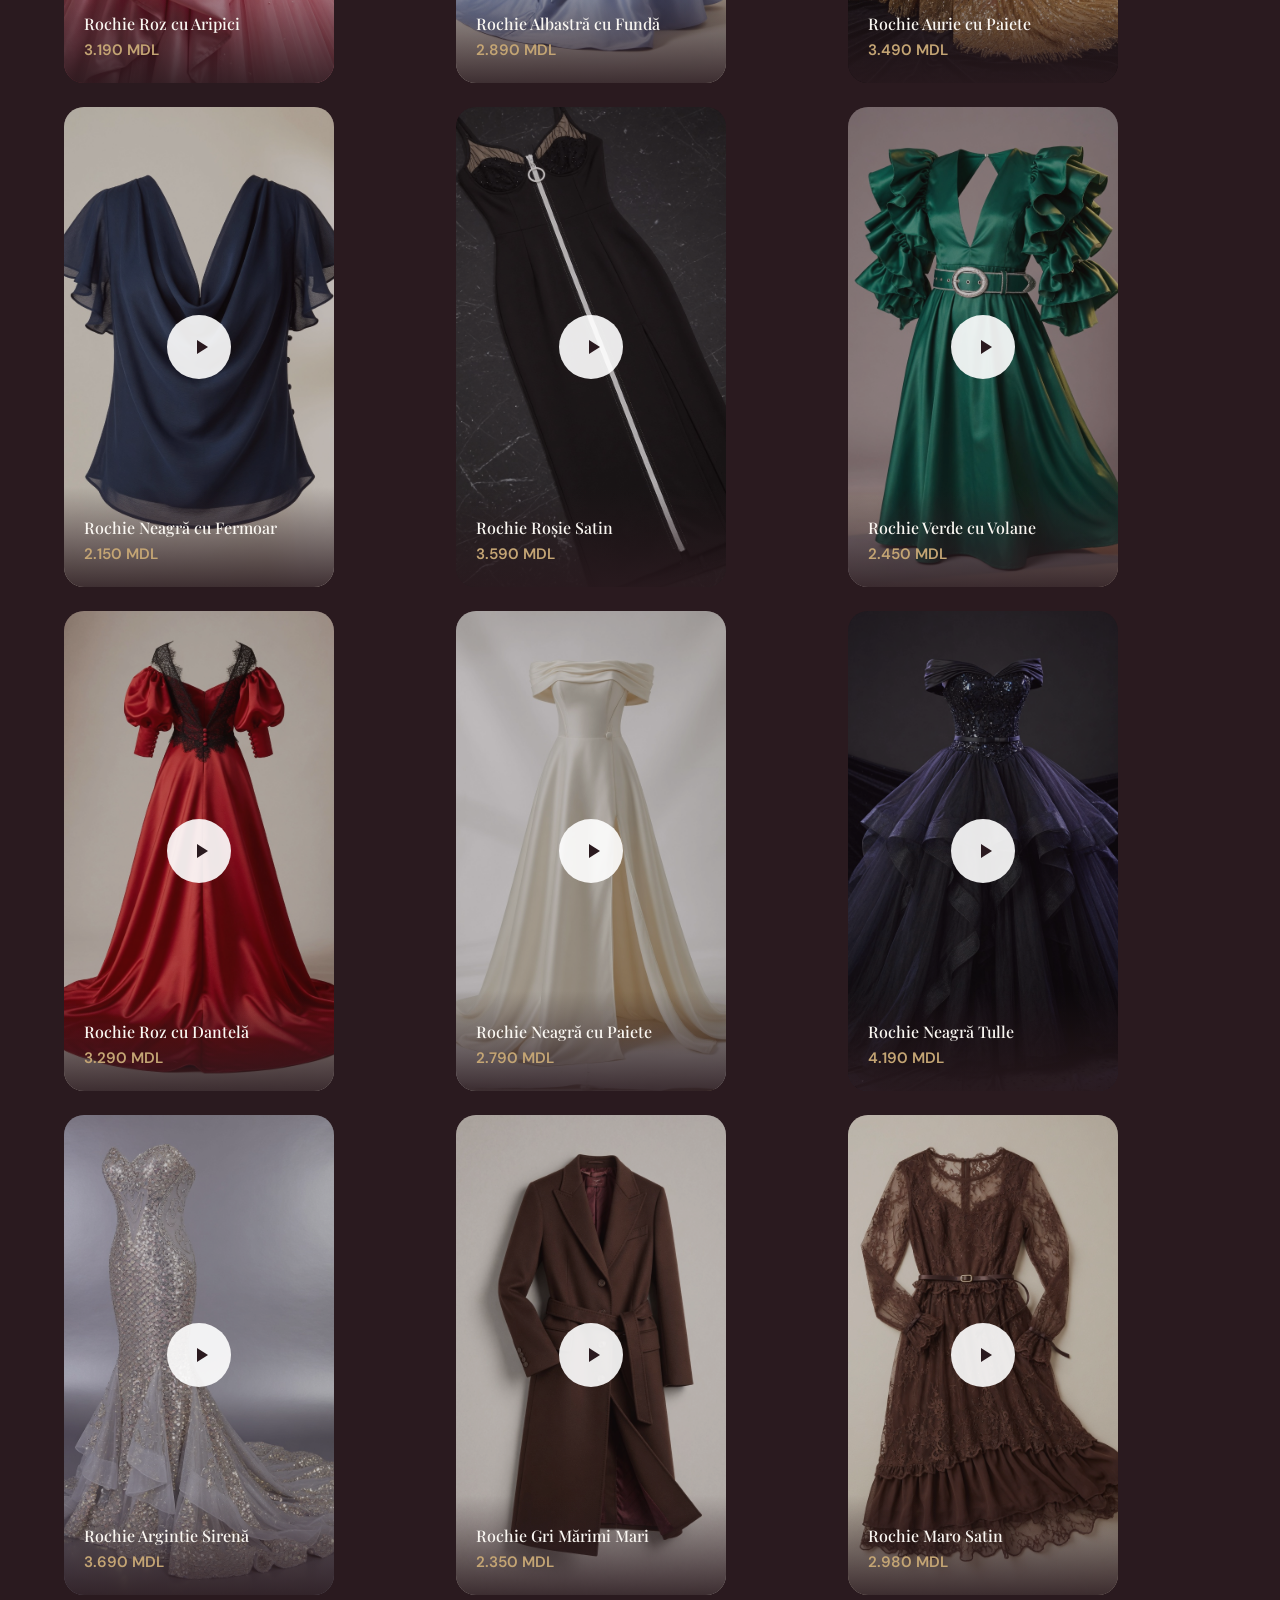
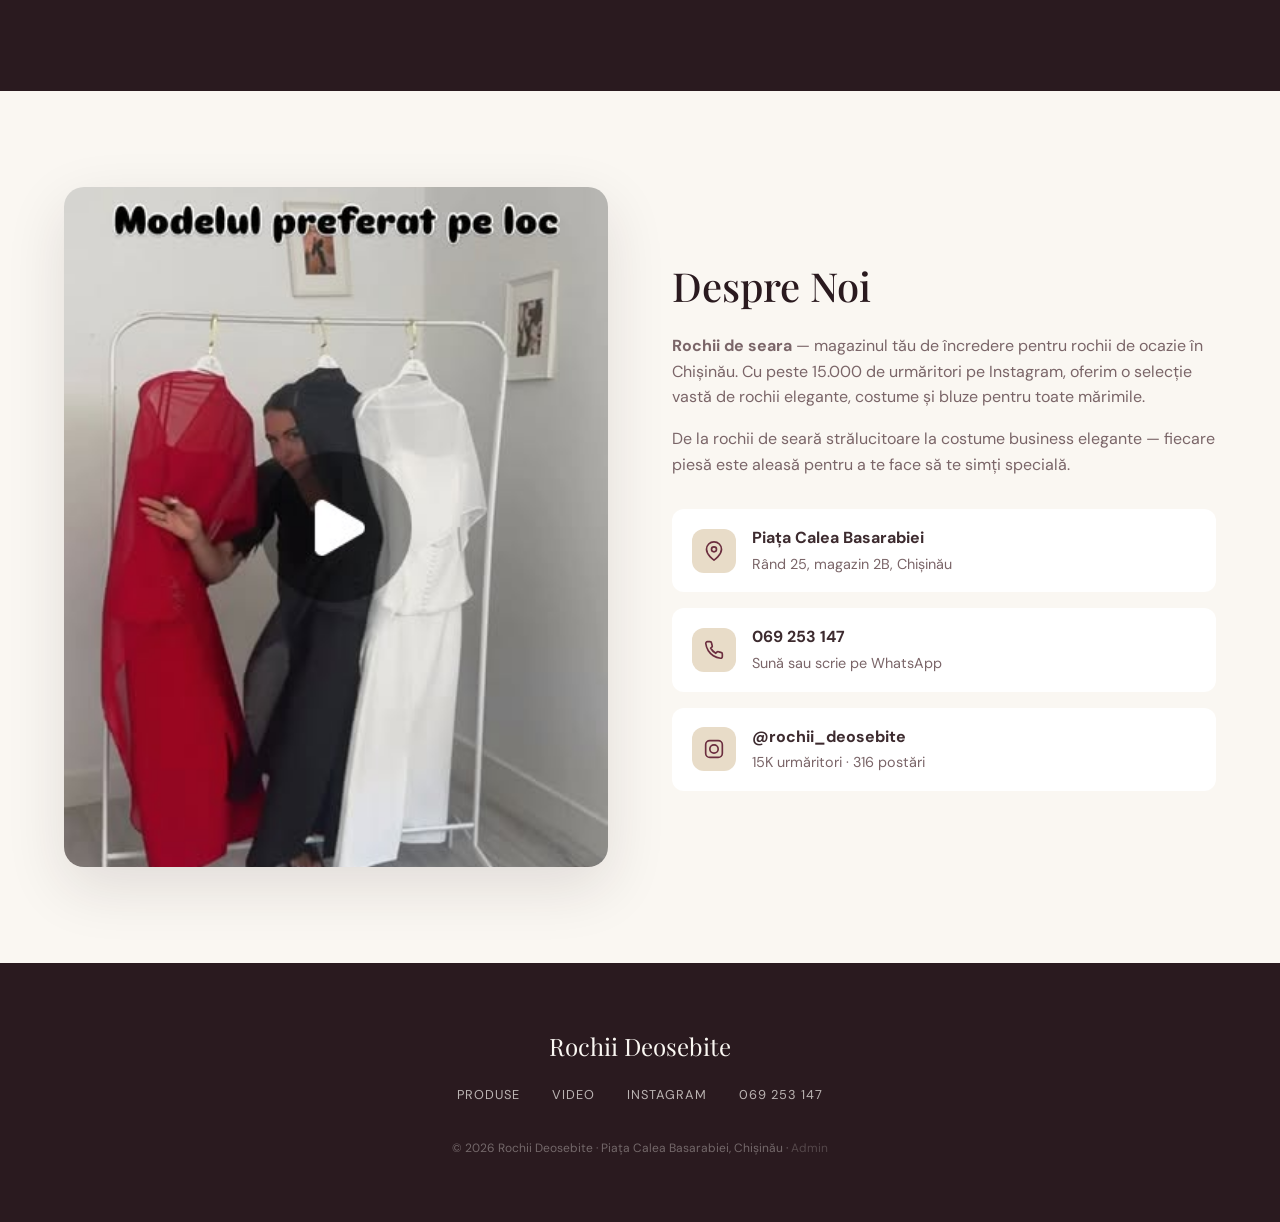
==== commit 5b1e4910: "Fix loader stuck on GitHub Pages — hide after catalog loads" ====
--- a/index.html
+++ b/index.html
@@ -215,7 +215,7 @@
 
   <div class="toast" id="toast"></div>
 
-  <script src="js/catalog.js?v=5"></script>
-  <script src="app.js?v=5"></script>
+  <script src="js/catalog.js?v=6"></script>
+  <script src="app.js?v=6"></script>
 </body>
 </html>
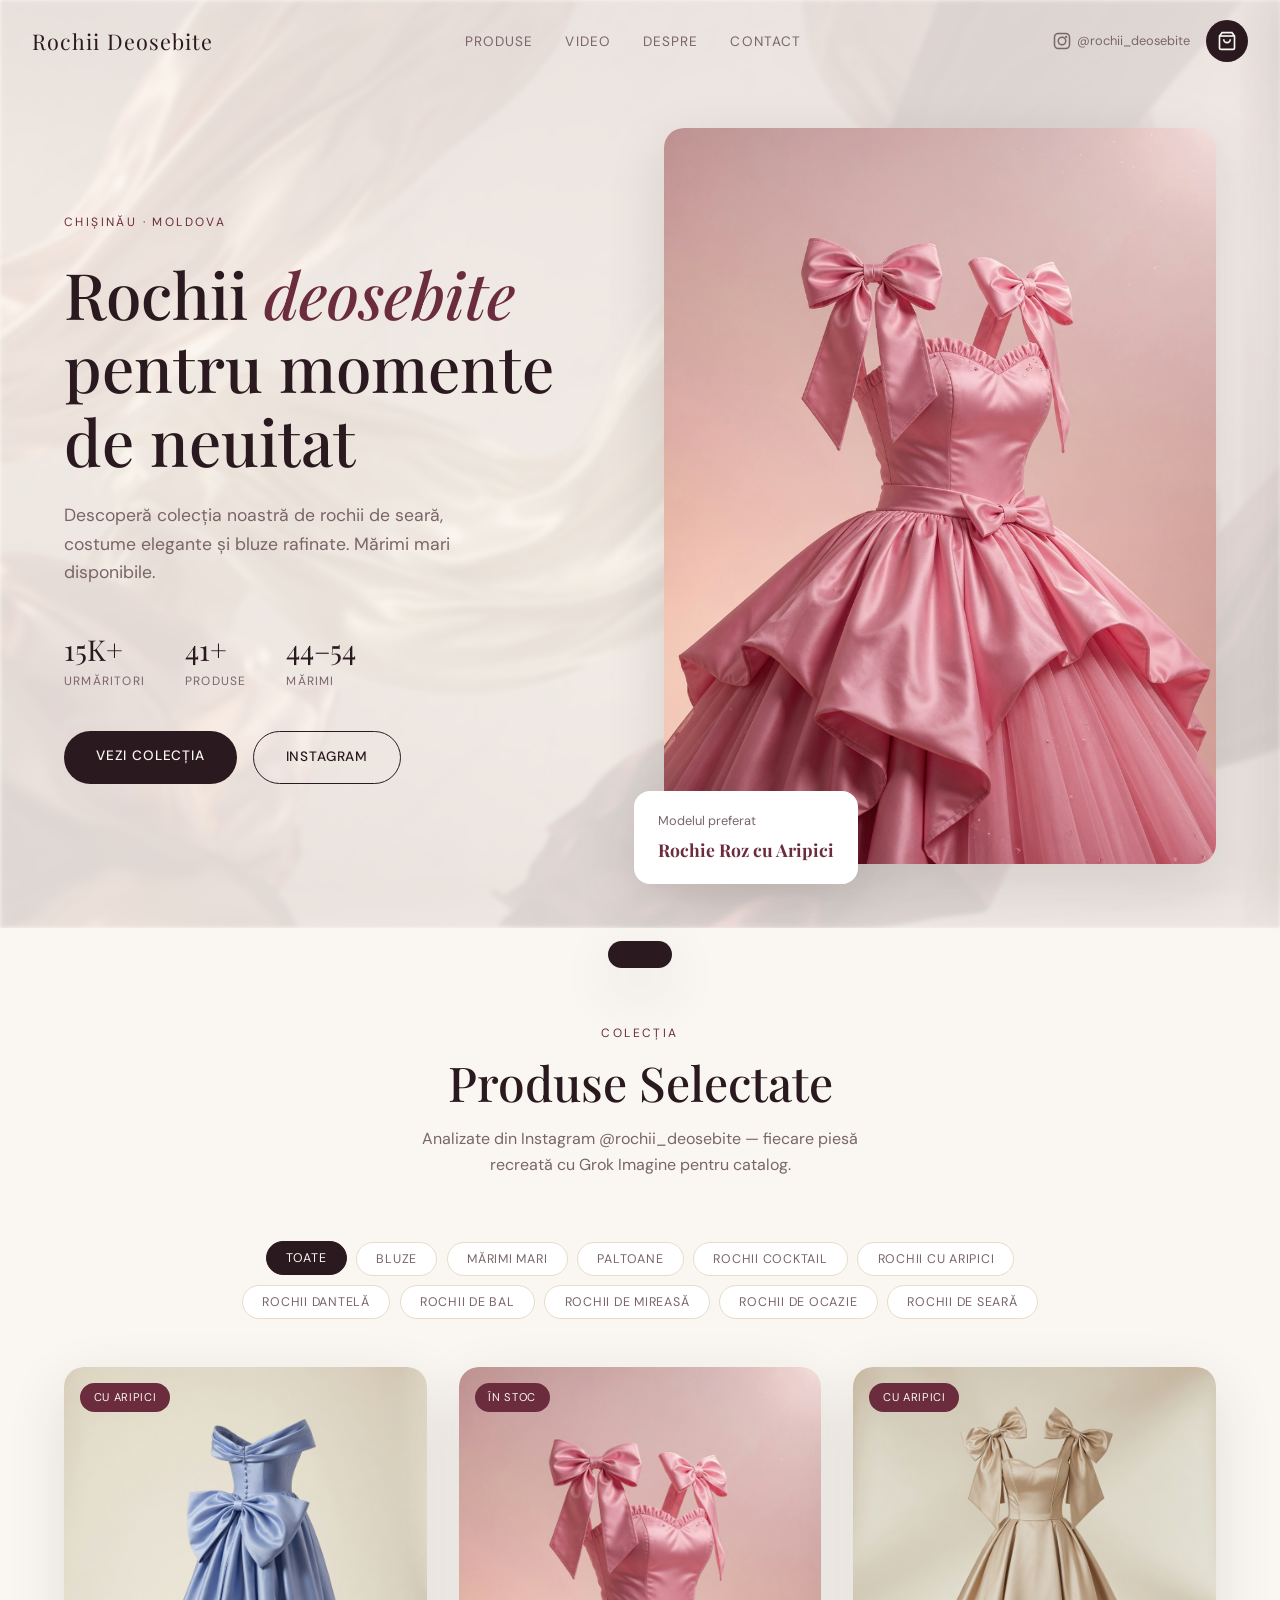
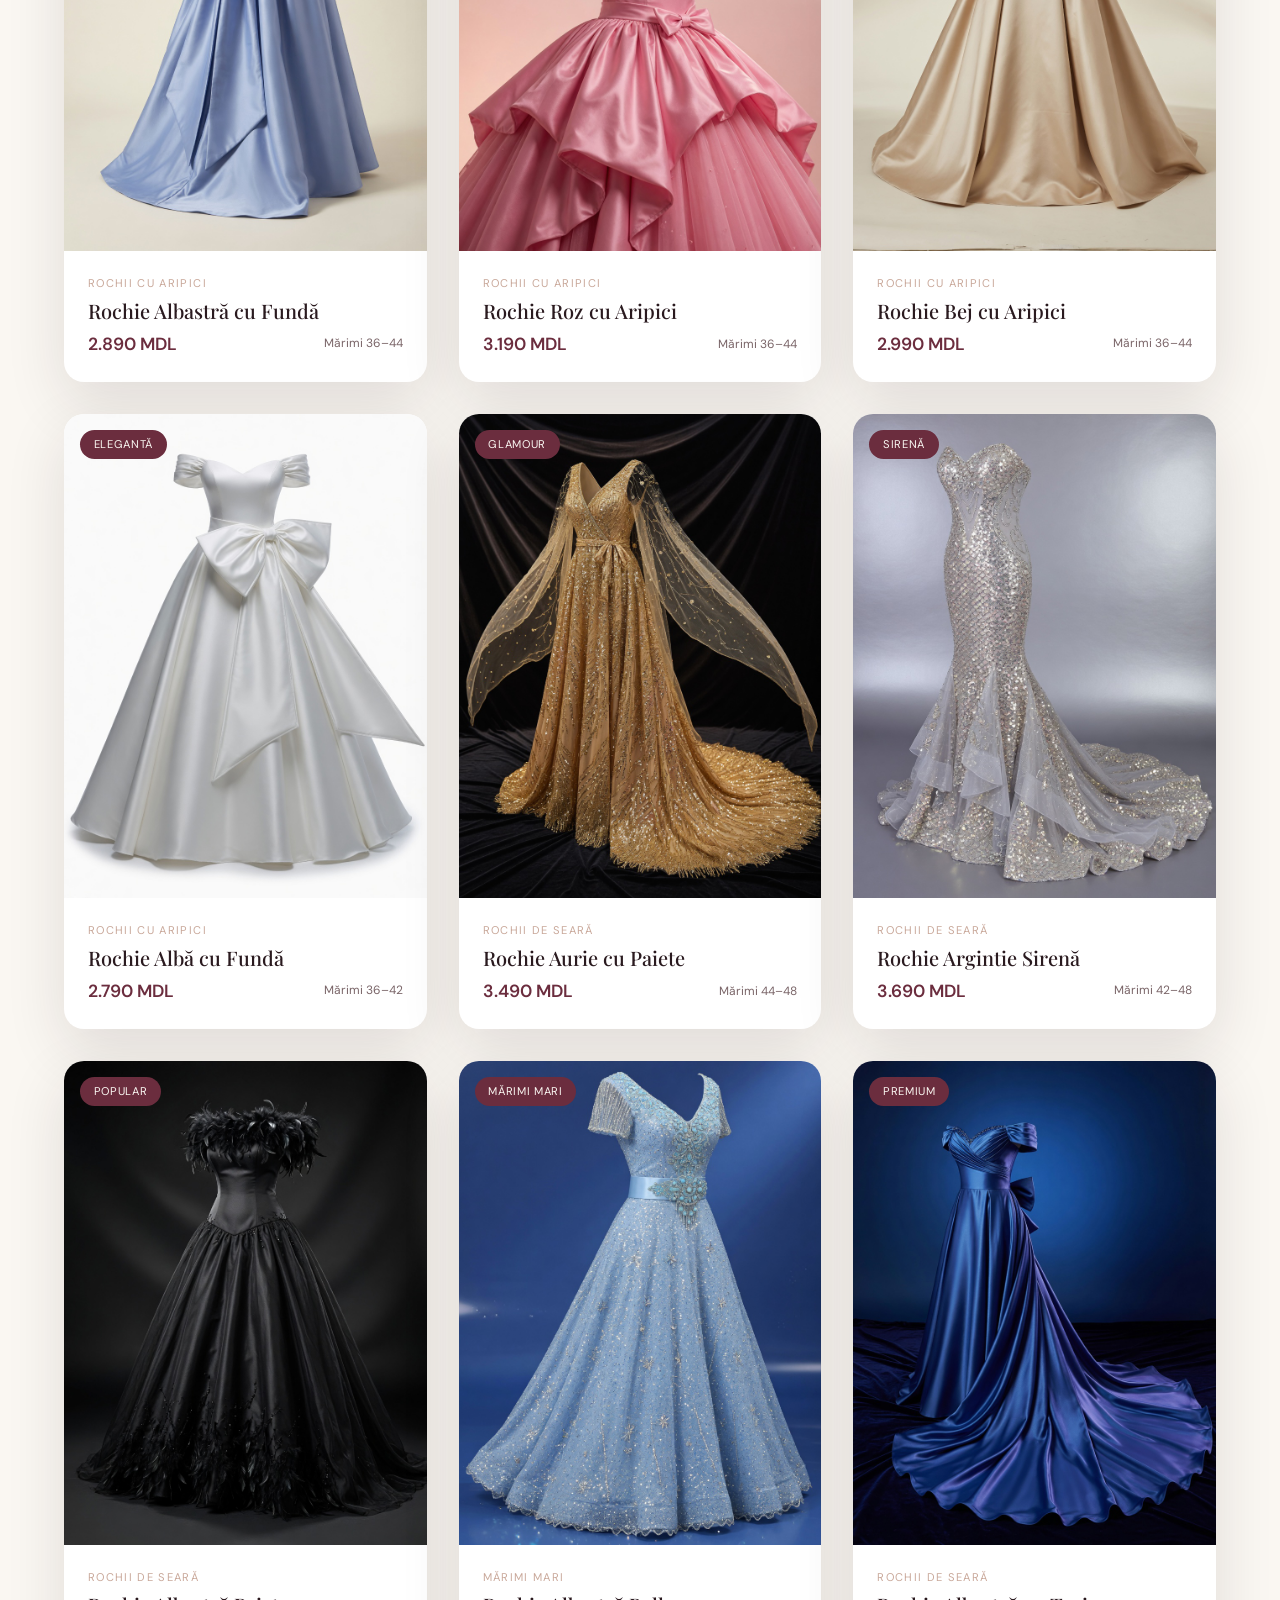
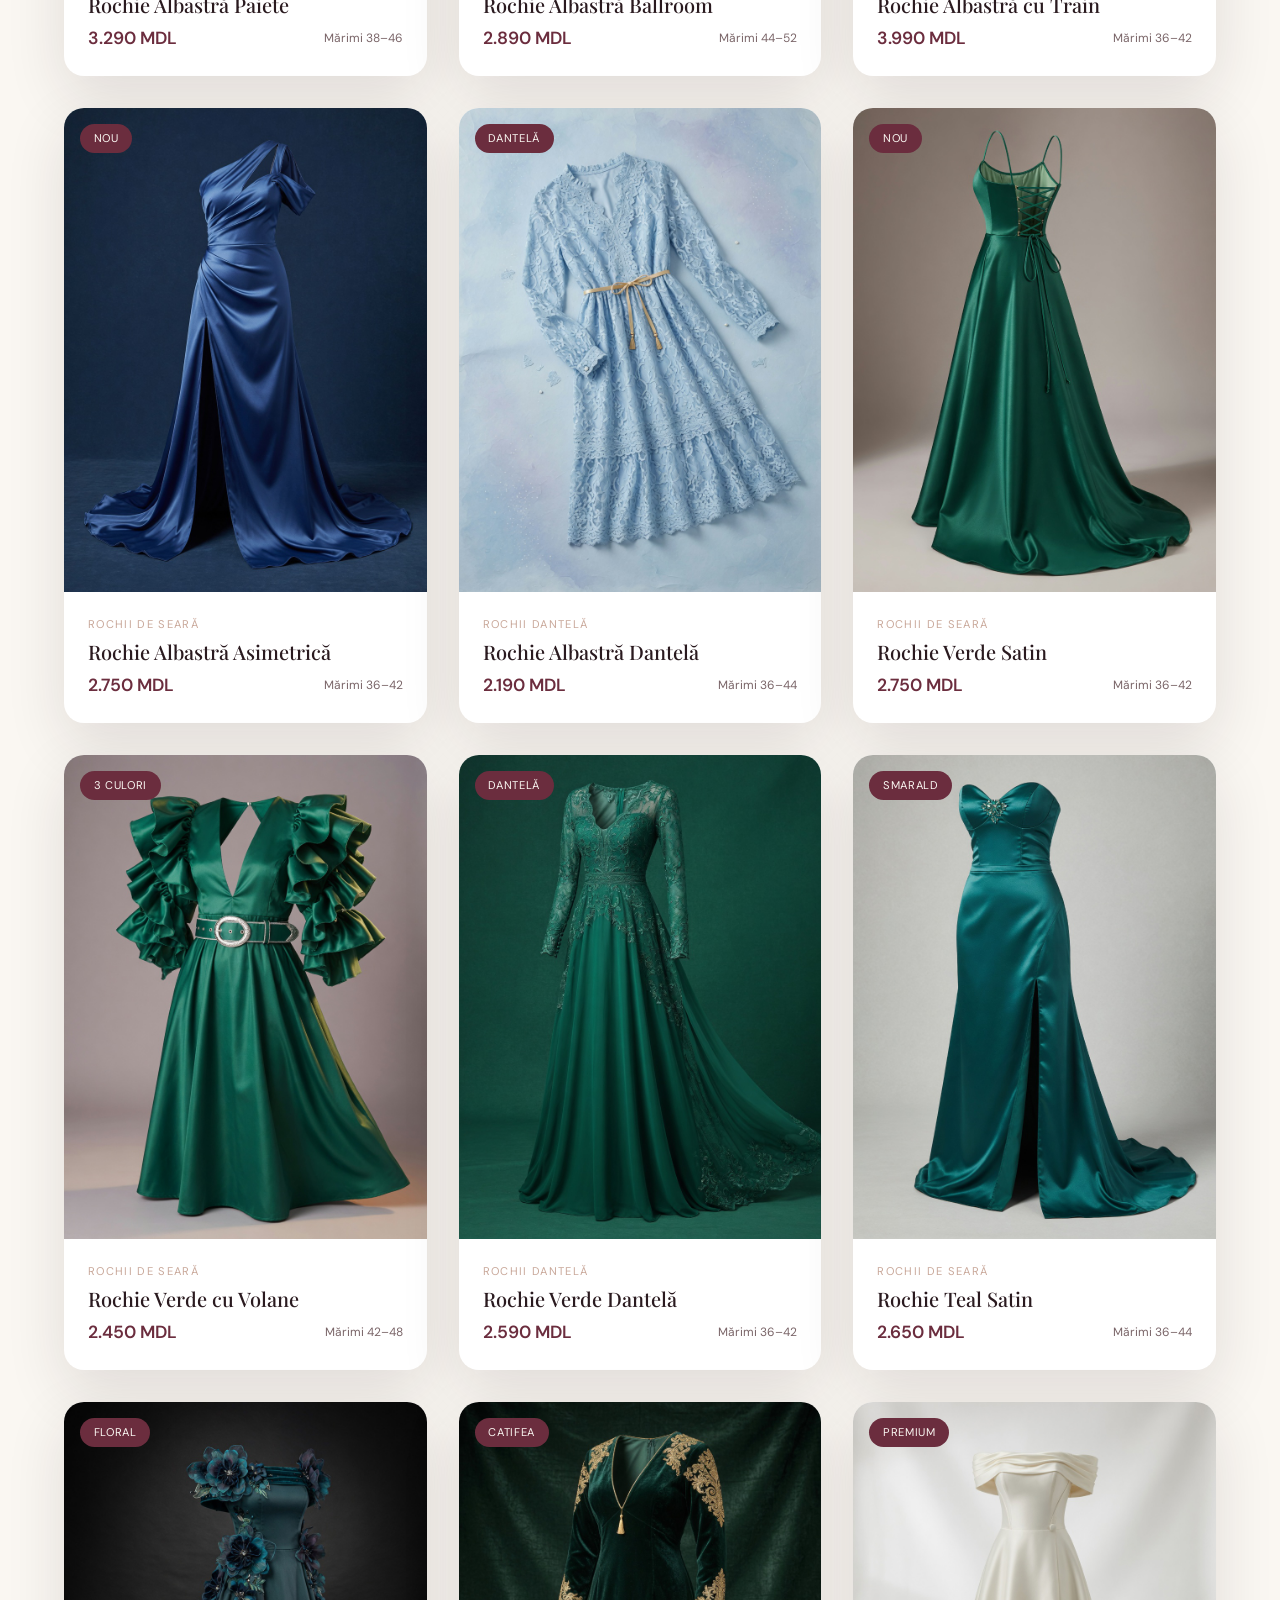
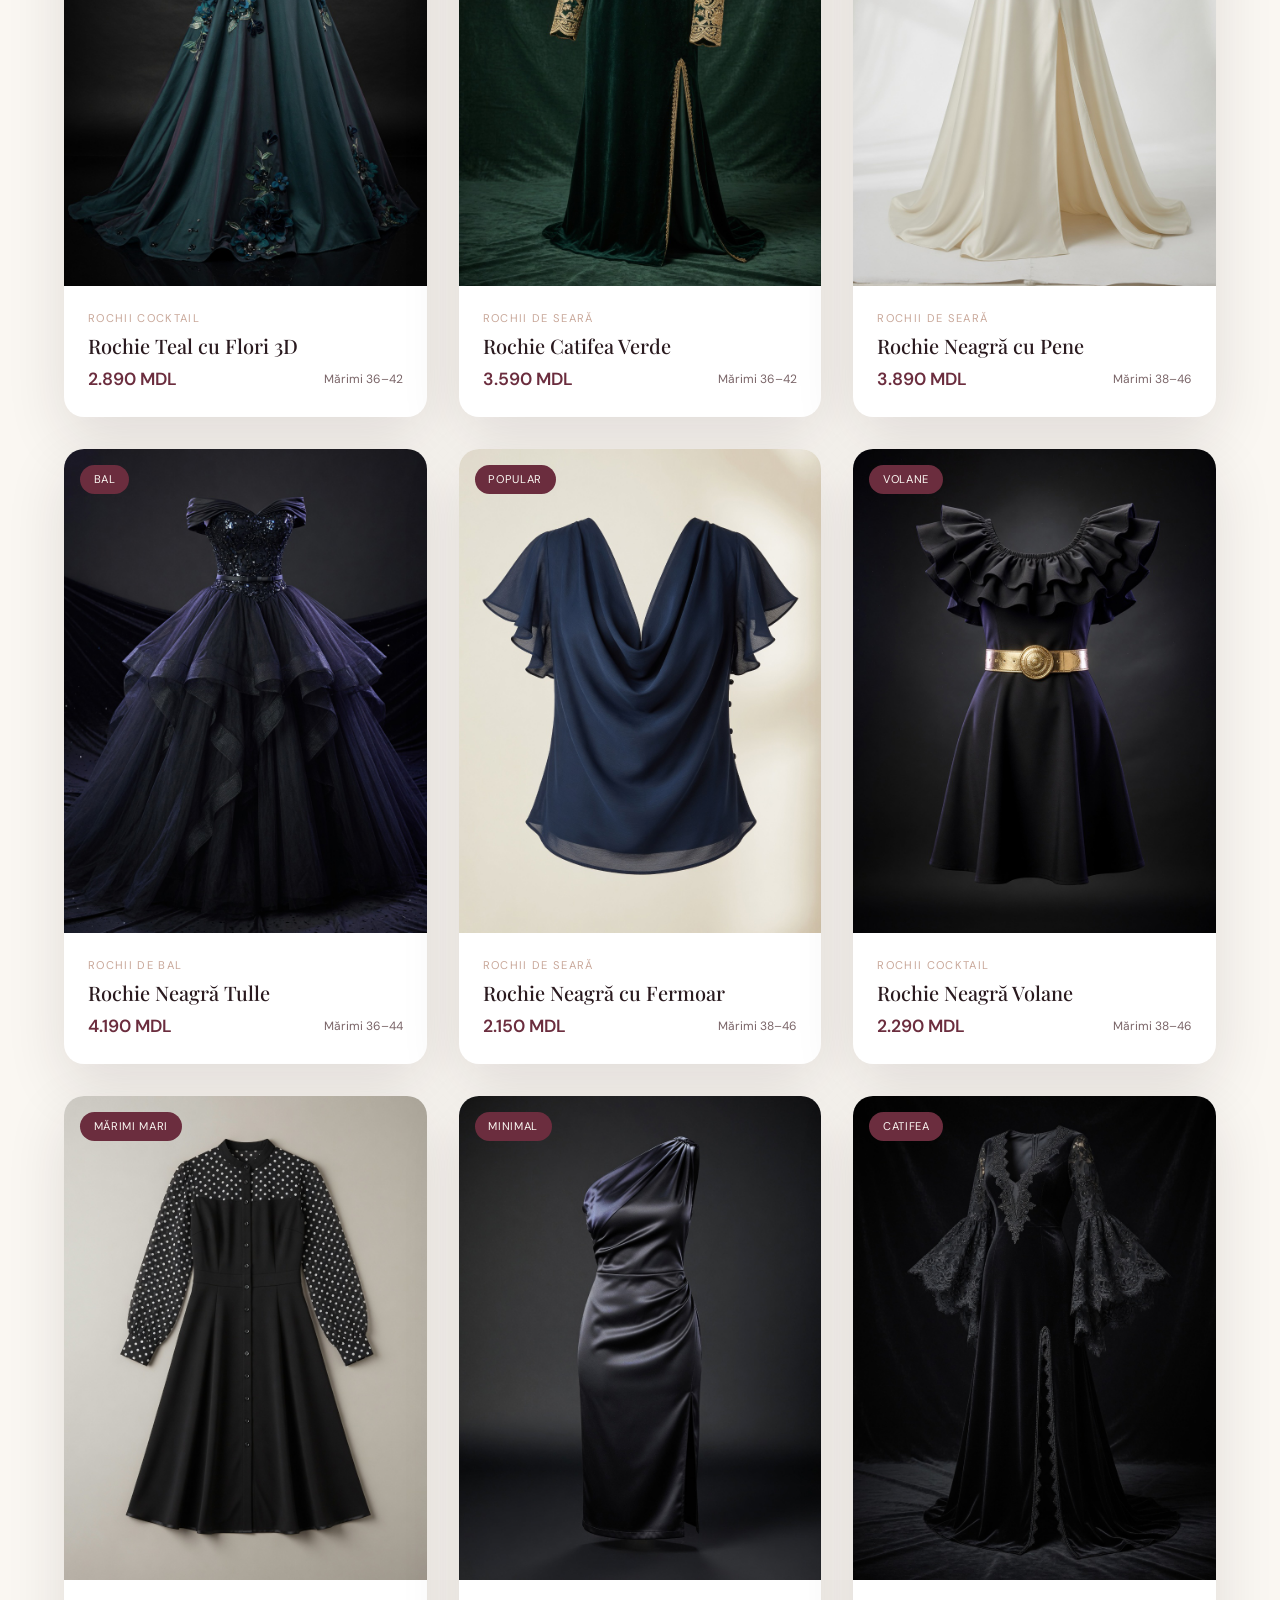
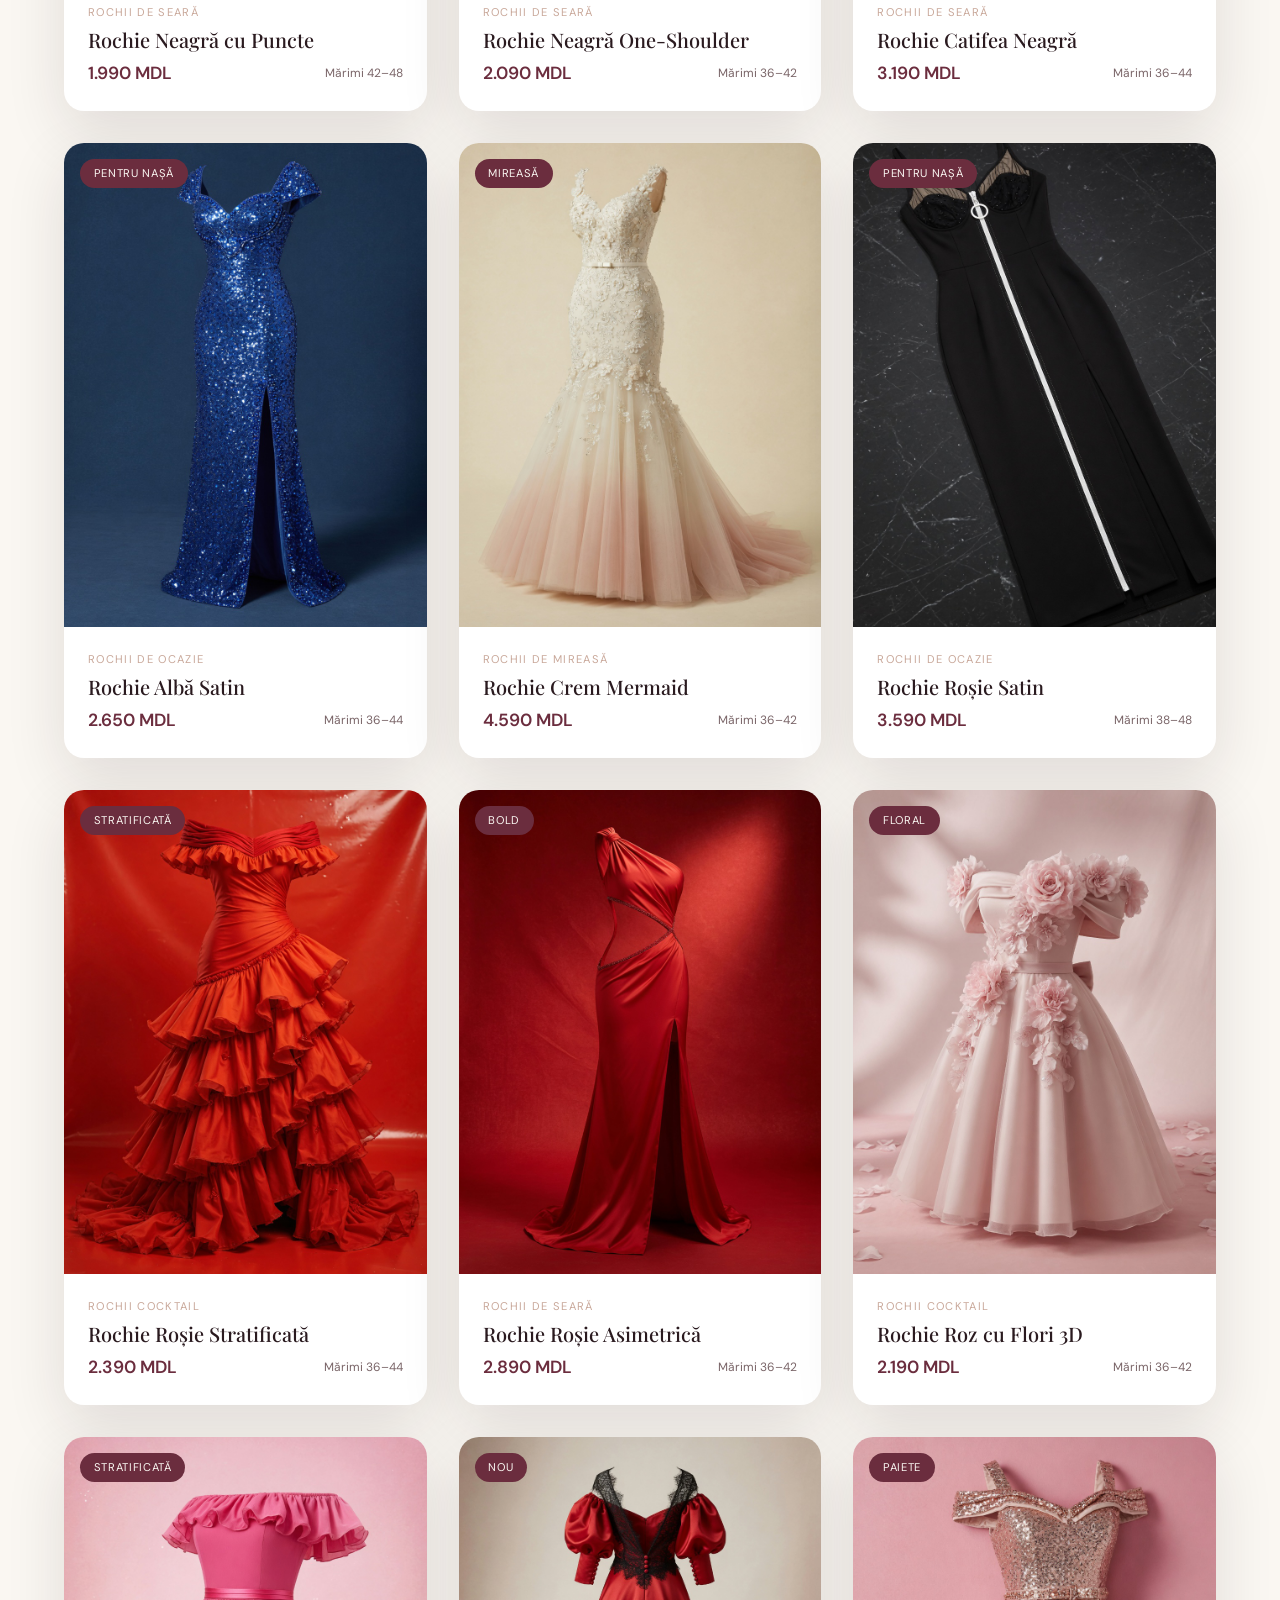
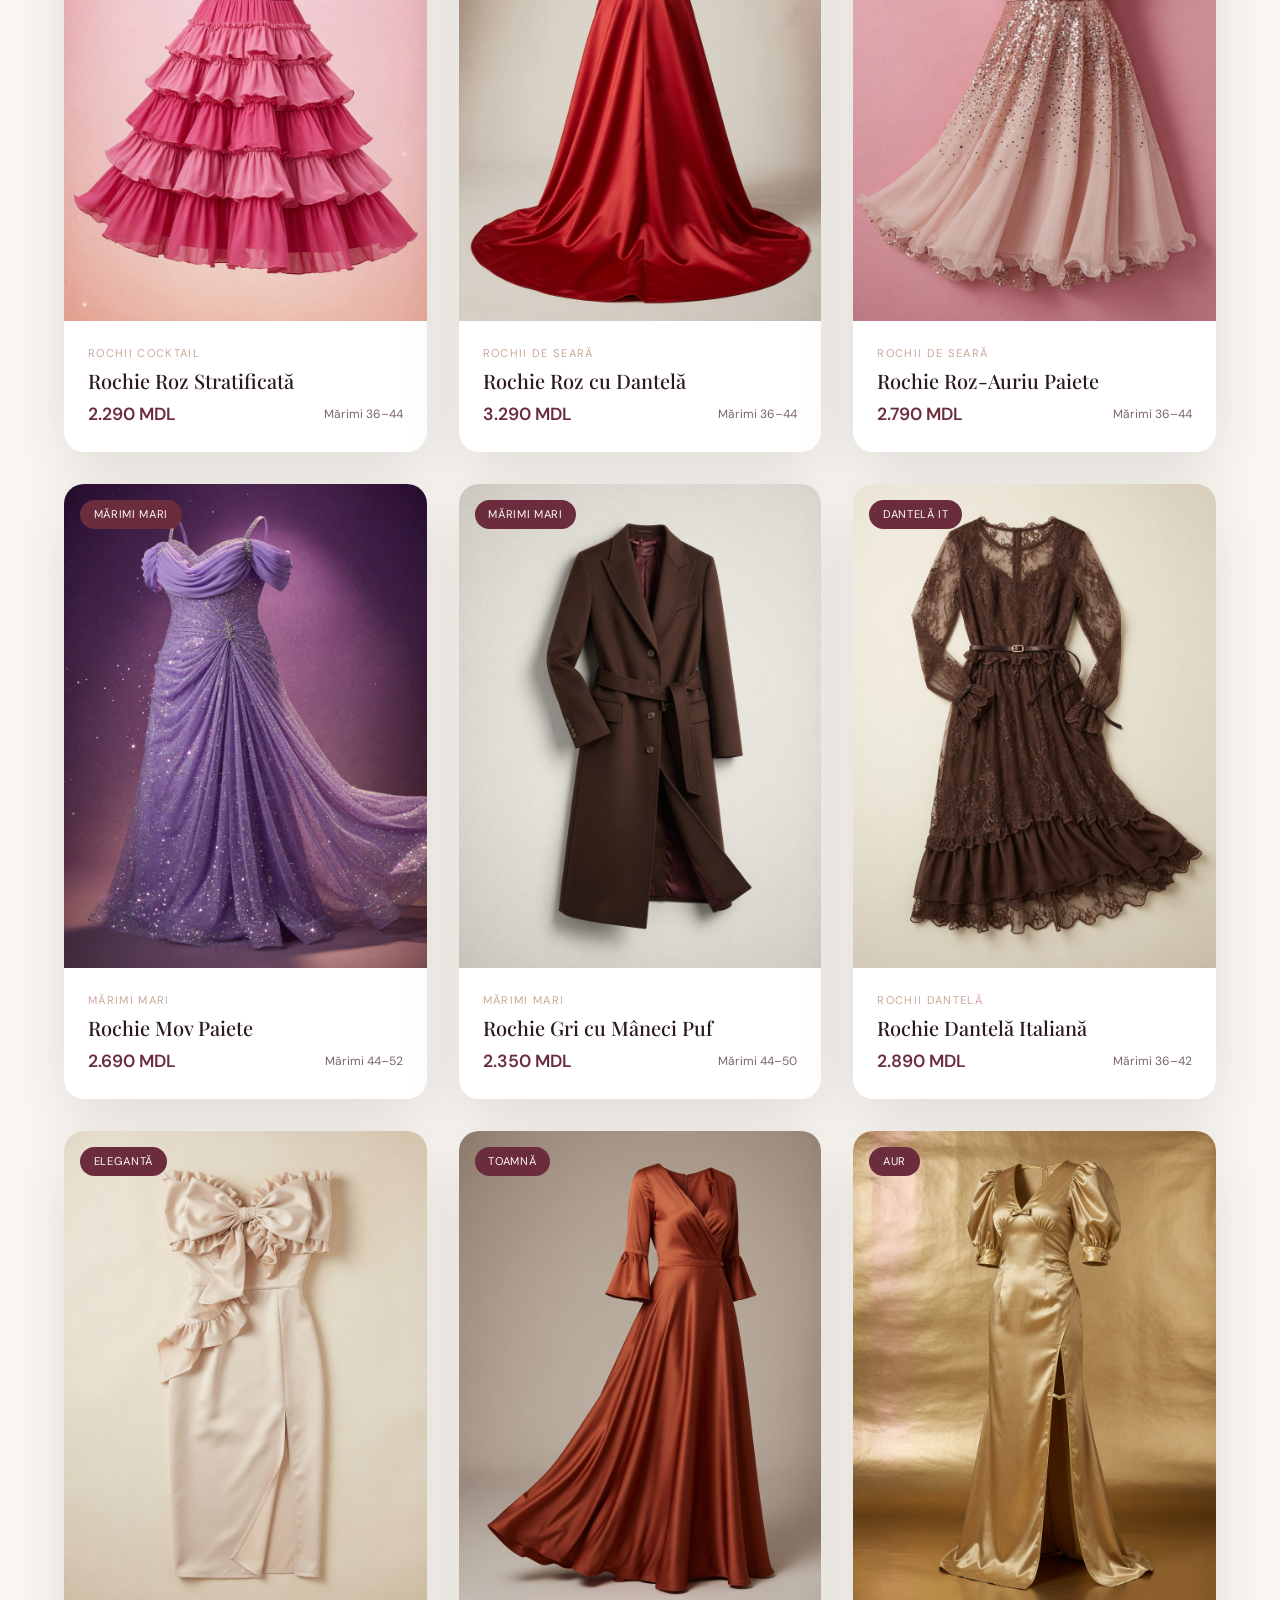
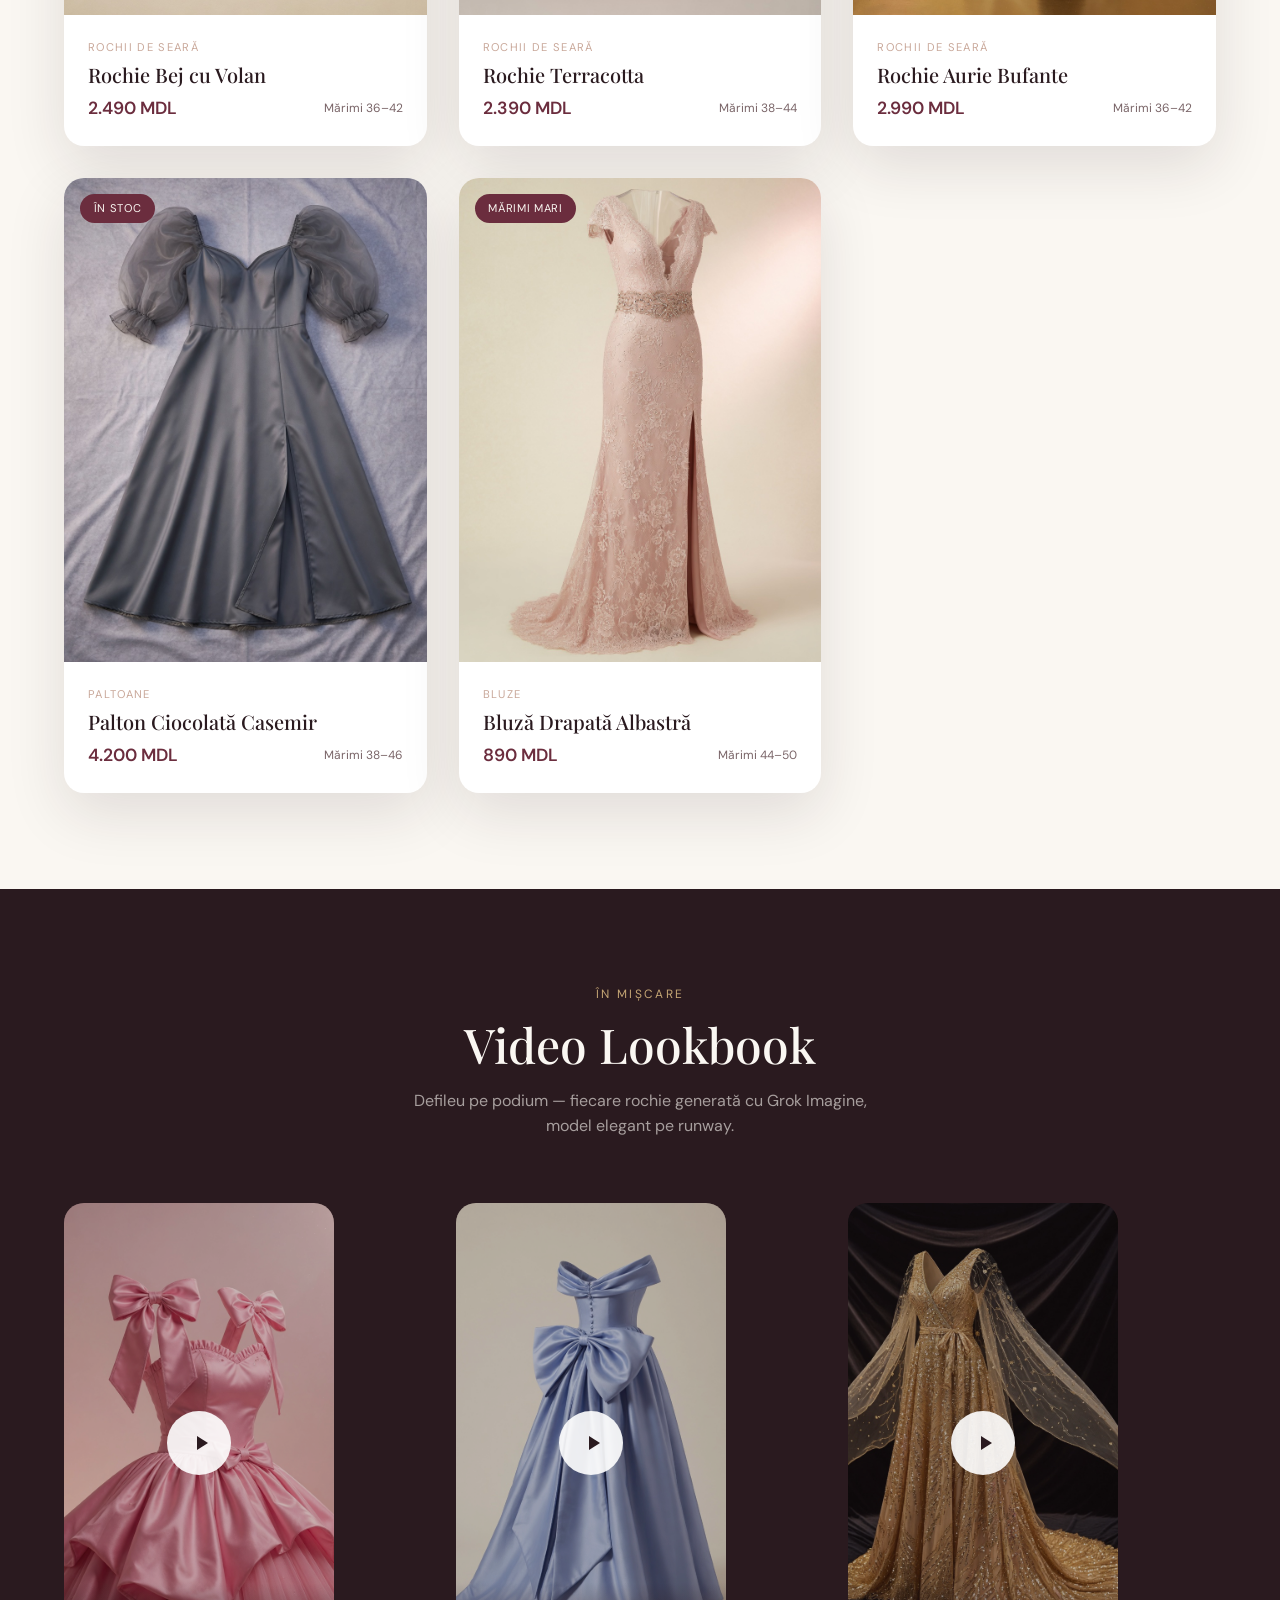
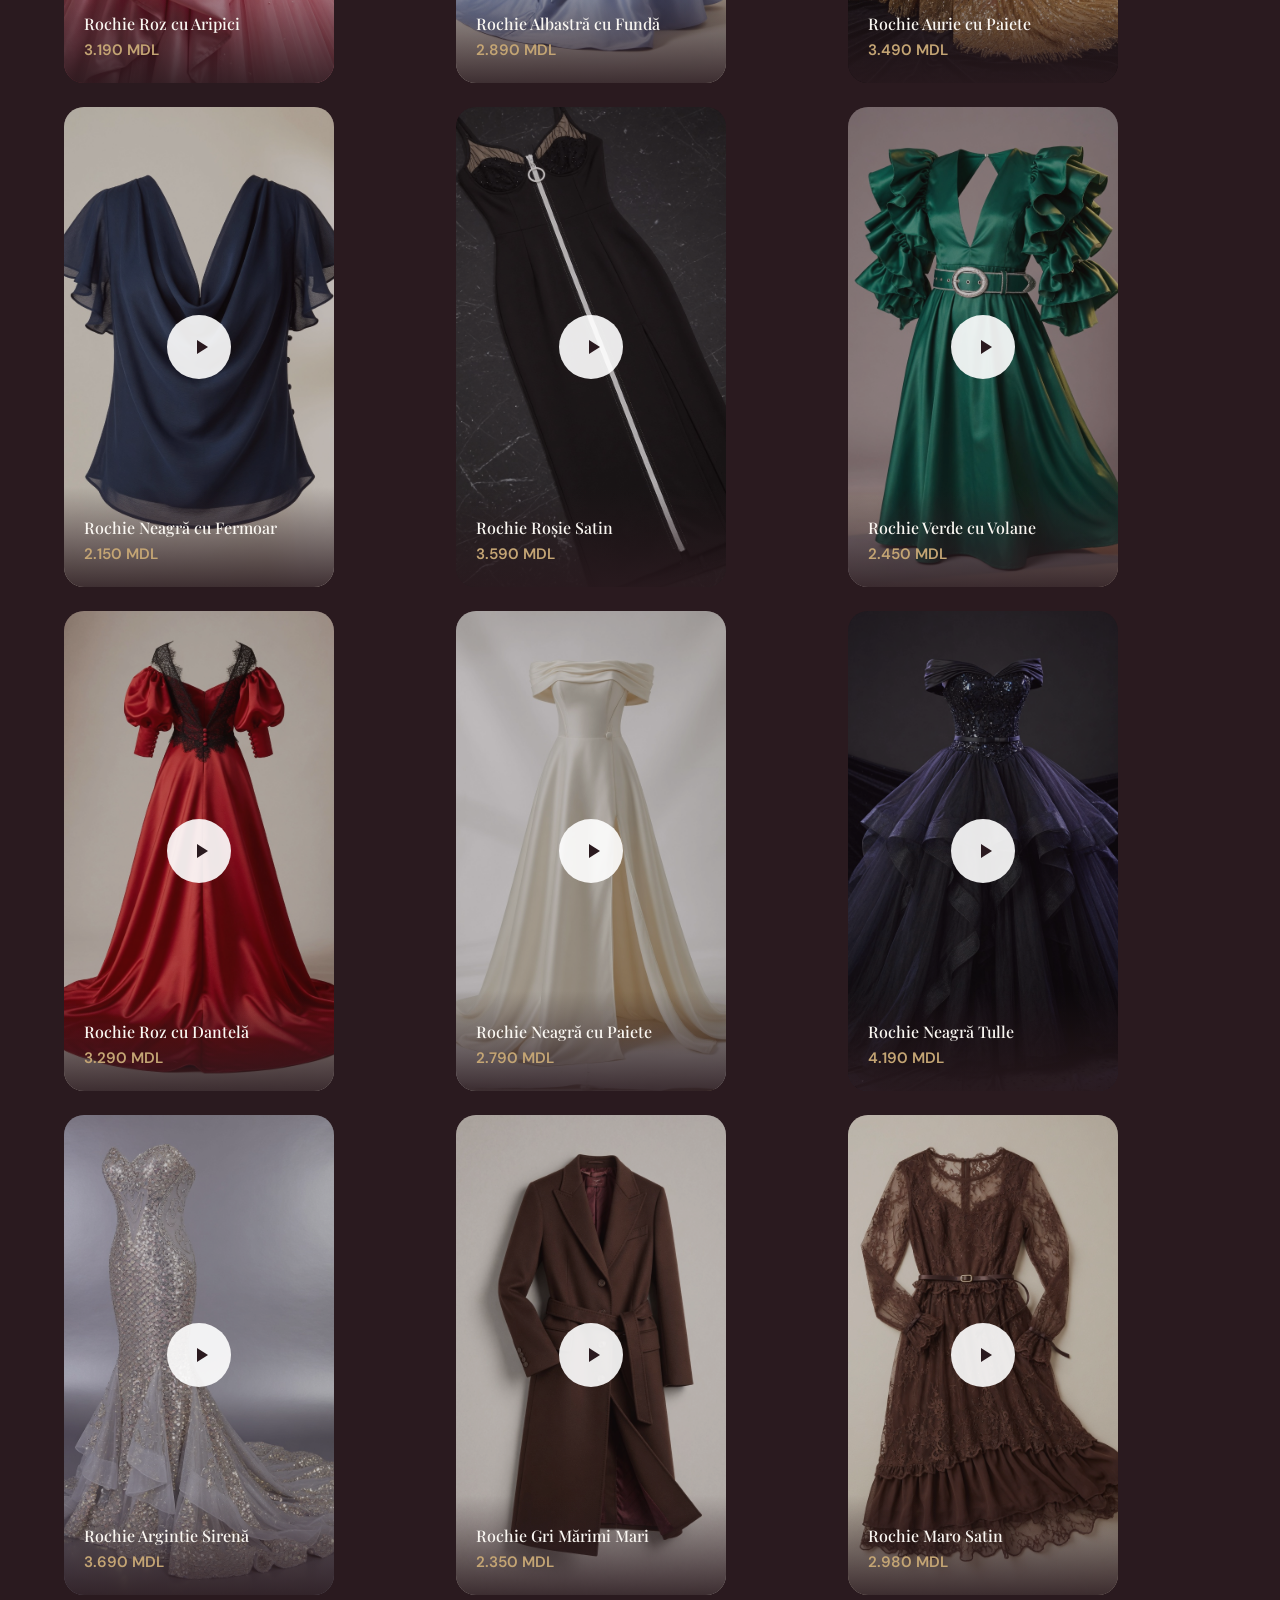
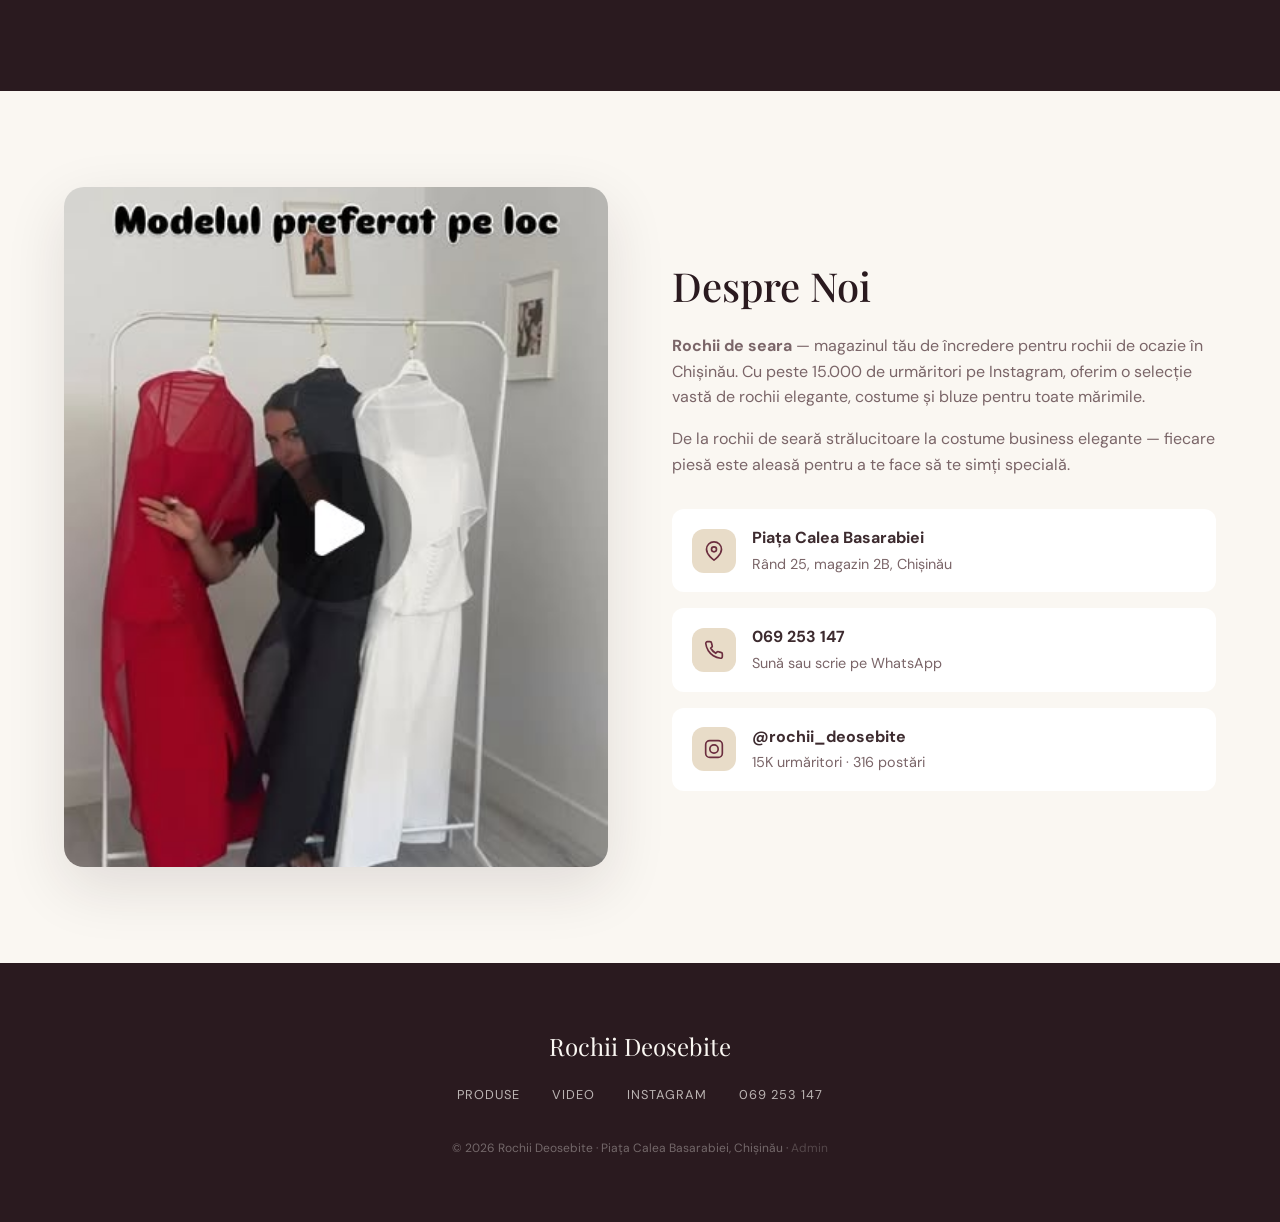
==== commit 256f982e: "Force cache refresh and add loader fallback for GitHub Pages Add .nojekyll for static asset serving," ====
--- a/index.html
+++ b/index.html
@@ -215,7 +215,13 @@
 
   <div class="toast" id="toast"></div>
 
-  <script src="js/catalog.js?v=6"></script>
-  <script src="app.js?v=6"></script>
+  <script>
+    setTimeout(function () {
+      var loader = document.getElementById('loader');
+      if (loader && !loader.classList.contains('hidden')) loader.classList.add('hidden');
+    }, 8000);
+  </script>
+  <script src="js/catalog.js?v=7"></script>
+  <script src="app.js?v=7"></script>
 </body>
 </html>
